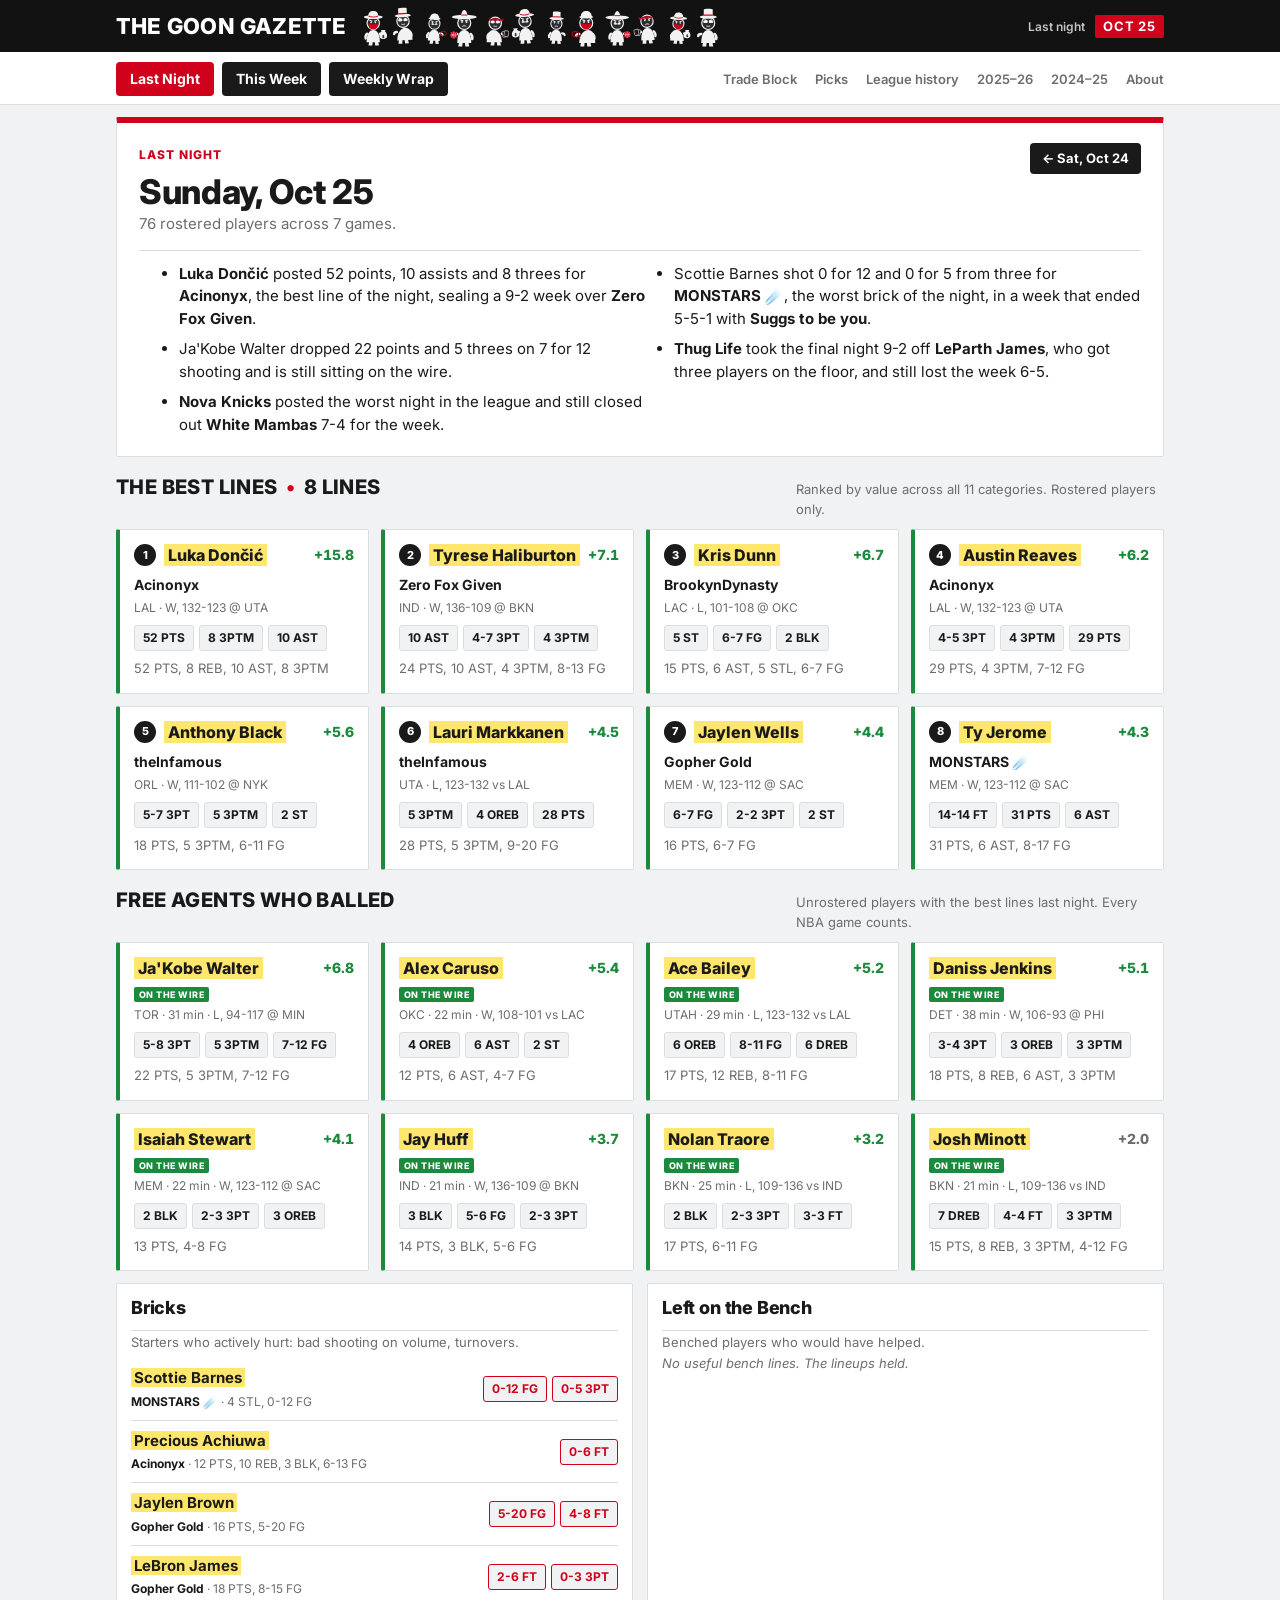
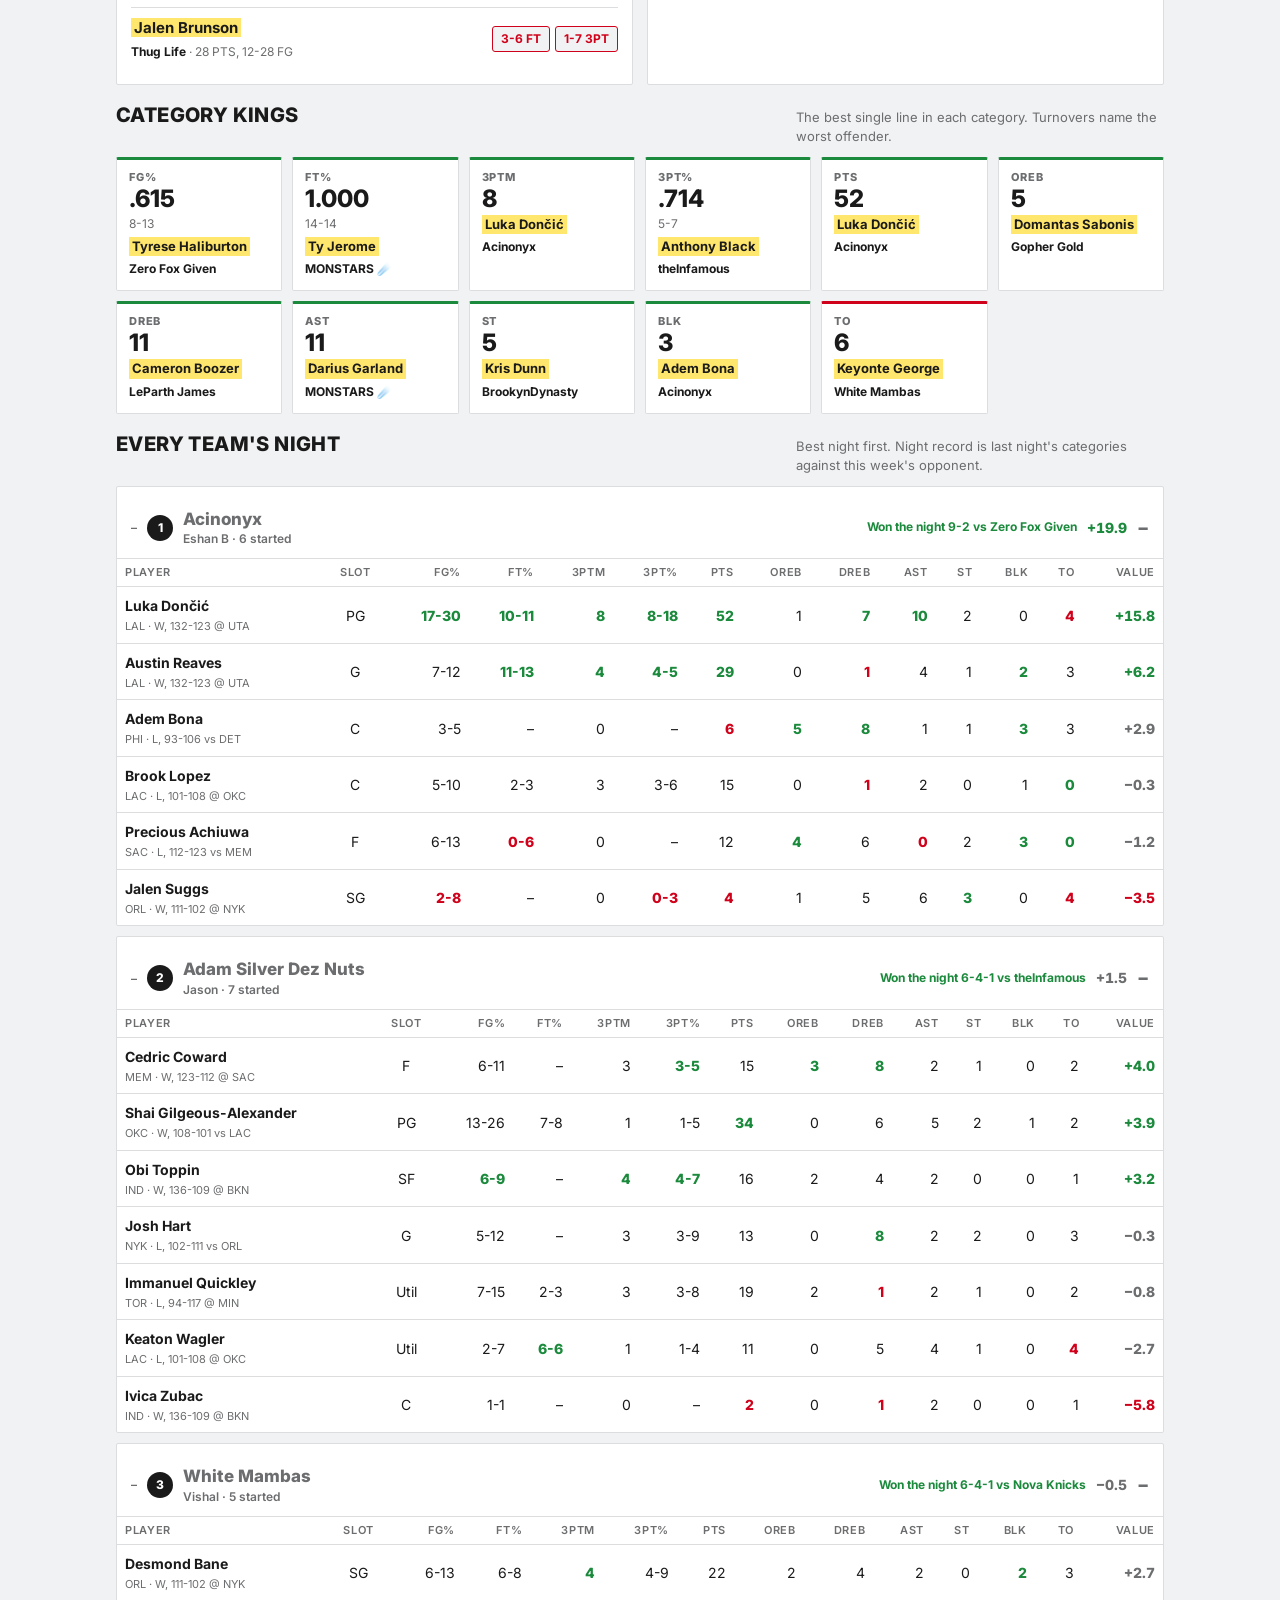
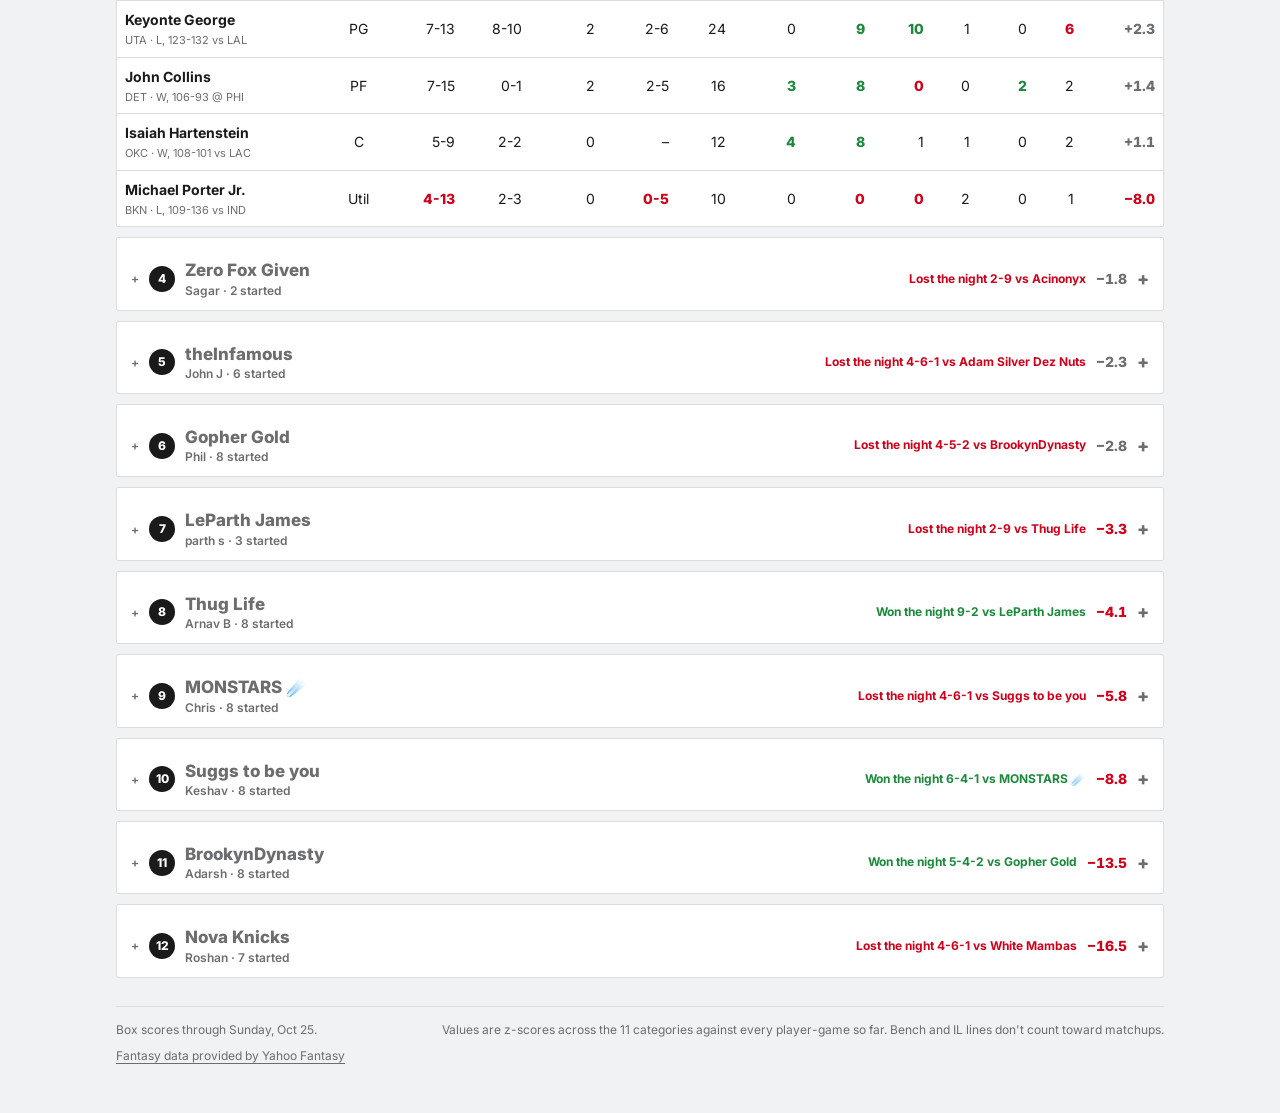
==== docs/index.html @ 57c9b5ca "About page with a contact form docs/about.html: what the paper is, built by Parth, a name/email/250-" ====
<!doctype html>
<html lang="en"><meta charset="utf-8">
<script>/* Landing page is Last Night; the paper lives at index.html#current. ?preview stays here. */(function(){try{var q=location.search;if(!location.hash&&!/(^|[?&])preview(=|&|$)/.test(q)&&!sessionStorage.getItem("gg_preview"))location.replace("night.html"+q);}catch(e){}})();</script>
<title>The Goon Gazette</title>
<meta name="viewport" content="width=device-width, initial-scale=1, viewport-fit=cover">
<link rel="icon" type="image/svg+xml" href="favicon.svg">
<link rel="icon" type="image/png" sizes="32x32" href="favicon-32.png">
<link rel="shortcut icon" href="favicon.ico">
<link rel="apple-touch-icon" href="apple-touch-icon.png">
<meta name="theme-color" content="#121212">
<link rel="preconnect" href="https://fonts.googleapis.com">
<link rel="stylesheet" href="https://fonts.googleapis.com/css2?family=Inter:wght@400;500;600;700;800&display=swap">
<link rel="stylesheet" href="assets/gazette.css?v=ea175ef3">
<link rel="stylesheet" href="themes/fight.css?v=17f7cb39">

<div class="wrap">
  <header class="mast">
    <div class="nameplate"><h1>The Goon Gazette</h1><small id="lg">The daily paper of Ballinwithmygoons</small></div>
    <div class="dateline"><span class="label" id="dl1">Loading</span><span class="big" id="dl2">…</span></div>
  </header>
  <div class="scores" id="scores" aria-label="Scoreboard"></div>
  <nav class="site" id="sitenav" aria-label="Site"></nav>
  <nav class="tabs" aria-label="Sections">
    <a href="#current" data-tab="current" aria-current="true">This Week</a><a href="#gauntlet" data-tab="gauntlet">The Gauntlet</a><a href="#race" data-tab="race">Victory Road</a><a href="#waivers" data-tab="waivers">Waivers</a>
  </nav>

  <div class="banner" id="banner" hidden></div>
  <section id="current" class="panel">
    <div class="front">
      <div class="lead-card">
        <h3 class="card-h">Squawk Box</h3>
        <div class="zingers" id="zings"></div>
      </div>
      <aside class="board" id="board" aria-label="Power rank and standings"></aside>
    </div>
    <section class="card lineup" id="lineup" hidden>
      <div class="lu-head"><h3 id="lu-title">The Lineup Card</h3><span class="lu-time" id="lu-time"></span></div>
      <div class="lu-body"><div class="zingers" id="lu-zings"></div><div class="lu-flags" id="lu-flags"></div></div>
    </section>
    <div class="sec-head"><h2 id="cw-title">The Fights</h2><p>Closest fights first. Red categories are clutch: close enough to flip tonight.</p></div>
    <div class="grid2" id="mu"></div>
    <div class="cols2 standouts">
      <div class="list-card"><h3>Managers Who Earned Their Keep</h3><p class="note">Pickups doing the job the draft picks were supposed to do.</p><div id="cw-plays"></div></div>
      <div class="list-card"><h3>Players Carrying Lazy Rosters</h3><p class="note">Top 10 this week by category value.</p><div id="cw-players"></div></div>
    </div>
  </section>

  <section id="gauntlet" class="panel" hidden>
    <div class="sec-head"><h2 id="gt-title">The Gauntlet</h2><p id="gt-sub">Your schedule is luck. This is every team against every team, category by category.</p></div>
    <div class="gt-bar"><div class="chips gt-weeks" id="gt-weeks"></div></div>
    <div class="gt-pick"><span class="label">Pick a team</span><div class="chips" id="gt-teams"></div></div>
    <div class="gt-hero" id="gt-hero"></div>
    <div class="list-card gt-card"><h3 id="gt-board-h">Vs everyone</h3><p class="note">Every opponent, every category. Tap a row for the full head to head.</p><div class="gt-scroll"><table class="gt-tbl" id="gt-board"></table></div></div>
    <div class="gt-two">
      <div class="list-card gt-card gt-h2h" id="gt-h2h-card"><h3>Head to head <b class="dot">&bull;</b> Any two teams</h3>
        <div class="gt-sel"><select id="gt-a" aria-label="Team"></select><span>vs</span><select id="gt-b" aria-label="Opponent"></select></div>
        <div id="gt-h2h"></div></div>
      <div class="list-card gt-card"><h3>All-play standings</h3><p class="note">Record if you played all 11 teams this week. Gift: winning your real matchup but losing to most of the league. Robbed: the opposite.</p><div class="gt-scroll"><table class="gt-st" id="gt-stand"></table></div></div>
    </div>
  </section>

  <section id="race" class="panel" hidden>
    <div class="sec-head"><h2 id="race-title">Victory Road</h2><p id="race-sub">Who is in, who is praying, who is already planning next year.</p></div>
    <div class="race-strip" id="race-strip"></div>
    <div class="table-wrap"><table class="pr race"><thead><tr><th>#</th><th>Team</th><th class="r">Cat record</th><th class="r">Back</th><th class="r">Vs line</th><th>Playoff odds</th><th class="r">No. 1 seed</th><th class="r">Proj. wins</th></tr></thead><tbody id="rc"></tbody></table></div>
  </section>

  <section id="waivers" class="panel" hidden>
    <div class="sec-head"><h2 id="ww-title">Waiver Wire Review</h2><p>Every add and drop from last week, graded on what the pickup actually did. The grades are not kind.</p></div>
    <div class="awards" id="ww-awards"></div>
    <div class="table-wrap" style="margin-top:14px"><table class="pr"><thead><tr><th>Date</th><th>Team</th><th>Added</th><th class="c">Grade</th><th>Dropped</th></tr></thead><tbody id="ww-moves"></tbody></table></div>
  </section>

  <footer><span id="gen"></span><span>Morning edition 4am ET. Lineup Card 7:15pm ET, after lineups lock.</span><a class="yattr" href="https://basketball.fantasysports.yahoo.com/" target="_blank" rel="noopener">Fantasy data provided by Yahoo Fantasy</a></footer>
</div>

<script src="assets/common.js?v=62cd552e"></script>
<script>
siteNav("today");

// section tabs: one panel at a time; the hash remembers which
const TABS = ["current","gauntlet","race","waivers"];
let MYID = null;  // the reader's Yahoo team id (gg_who via polls.json rosters)
function showTab(id, push){
  if (!TABS.includes(id)) id = "current";
  TABS.forEach(t => { $(t).hidden = t !== id; });
  document.querySelectorAll("nav.tabs a").forEach(a => a.setAttribute("aria-current", a.dataset.tab === id ? "true" : "false"));
  if (push) { history.replaceState(null, "", "#" + id); document.querySelector("nav.tabs").scrollIntoView({block: "start"}); }
  else window.scrollTo({top: 0});
  gc.once("tab/" + id);
}
document.querySelectorAll("nav.tabs a").forEach(a => a.addEventListener("click", e => { e.preventDefault(); showTab(a.dataset.tab, true); }));
window.addEventListener("hashchange", () => showTab(location.hash.slice(1), false));
showTab(location.hash.slice(1), false);

function render(a){
  const T = a.teams, nm = tk => esc(T[tk]?.name || tk), mg = tk => esc(T[tk]?.manager || "");
  const cat = {}; a.cats.forEach(c => cat[c.id] = c);
  const fmt = (id, v) => fmtStat(v, cat[id]?.pct);
  const half = v => (Math.round(v * 2) / 2).toString().replace(/\.0$/, "");
  const pct = v => v >= .995 && v < 1 ? ">99%" : v > 0 && v < .005 ? "<1%" : Math.round(v * 100) + "%";

  $("lg").textContent = `The daily paper of ${a.league?.name || "the league"}, ${a.cats.length}-category head-to-head`;
  const d = a.date ? new Date(a.date + "T12:00:00") : new Date();
  $("dl1").textContent = d.toLocaleDateString("en-US", {weekday:"long", month:"short", day:"numeric"});
  $("dl2").textContent = a.preseason ? "Preseason" : `Wk ${a.league?.current_week ?? ""}`;
  if (a.preview){
    const b = $("banner"); b.hidden = false;
    b.innerHTML = `<b>Preview.</b> Your real league, read from Yahoo's pages through ${new Date(a.date + "T12:00:00").toLocaleDateString("en-US", {weekday: "short", month: "short", day: "numeric"})}. Only people with this link see it; everyone else still sees the chains.`;
  }
  if (a.sample){
    if (PREVIEW) { const b = $("banner"); b.hidden = false; b.innerHTML = `<b>Preview.</b> Sample league with made-up teams and numbers, so you can click around. Your real league replaces it the morning after the Yahoo API opens.`; }
    else lockdown();
  }

  const r = a.recap || {};
  $("zings").innerHTML = (r.zingers || []).slice(0, 8).map(z => `<div class="zing"><b>${esc(z.team)}</b><span>${esc(z.line)}</span></div>`).join("");

  // rank board: the Gazette's power rank 1-12, with the Yahoo standing beside it
  const standBy = a.standings || {};
  const power = [...(a.power || [])].sort((x, y) => x.rank - y.rank);
  if (power.length){
    $("board").innerHTML = `<h3>Power rank and standings</h3><table>
      <thead><tr><th>Power</th><th>Team</th><th>Yahoo</th><th>Move</th></tr></thead><tbody>` +
      power.map(p => {
        const s = standBy[p.team] || {};
        const mv = p.move == null || p.move === 0 ? `<td class="d eq">&#8594;</td>` : `<td class="d ${p.move > 0 ? "up" : "dn"}">${p.move > 0 ? "&#8593;" : "&#8595;"}${Math.abs(p.move)}</td>`;
        return `<tr><td class="p num">${p.rank}</td><td class="n">${nm(p.team)}<small>${s.w ?? "–"}-${s.l ?? "–"}${s.t ? "-" + s.t : ""}</small></td><td class="y num">${s.rank ?? "–"}</td>${mv}</tr>`;
      }).join("") + `</tbody></table>`;
  }

  // 1. race to the championship
  const R = a.race;
  if (R && R.rows.length){
    const n = R.playoff_teams;
    $("race-title").innerHTML = `Victory Road <b class="dot">&bull;</b> ${R.weeks_left} week${R.weeks_left === 1 ? "" : "s"} left <b class="dot">&bull;</b> ${n} playoff spots`;
    $("race-sub").textContent = `Top ${n} make the playoffs. Odds come from ${R.sims.toLocaleString()} simulations of the remaining schedule, using each team's category strength.`;
    const bubble = R.rows.filter(x => x.playoff_odds >= .2 && x.playoff_odds <= .8).length;
    const locks = R.rows.filter(x => x.playoff_odds >= .99).length;
    $("race-strip").innerHTML = [["Weeks left", R.weeks_left], ["Playoff spots", n], ["Near locks", locks], ["On the bubble", bubble]]
      .map(([k, v]) => `<div><span class="label">${k}</span><b class="num">${v}</b></div>`).join("");
    $("rc").innerHTML = R.rows.map((x, i) => {
      const line = x.vs_line <= 0 ? `<span class="delta up">${x.vs_line === 0 ? "on it" : "+" + half(-x.vs_line)}</span>` : `<span class="delta dn">−${half(x.vs_line)}</span>`;
      const mv = x.odds_move == null || Math.abs(x.odds_move) < .01 ? "" : `<span class="mv ${x.odds_move > 0 ? "up" : "dn"}">${x.odds_move > 0 ? "▲" : "▼"}${Math.round(Math.abs(x.odds_move) * 100)}</span>`;
      const sep = i === n ? `<tr class="po-line"><td colspan="8"><span>Playoff line</span></td></tr>` : "";
      return `${sep}<tr class="${i < n ? "in" : "out"}"><td class="rk">${x.rank}</td>
        <td class="tm"><b>${nm(x.team)}</b><small>${mg(x.team)}</small></td>
        <td class="num r">${x.w}-${x.l}-${x.t}</td><td class="num r">${x.back ? half(x.back) : "–"}</td><td class="num r">${line}</td>
        <td><div class="odds"><div class="bar"><i style="width:${Math.max(2, x.playoff_odds * 100)}%"></i></div><span class="num">${pct(x.playoff_odds)}</span>${mv}</div></td>
        <td class="num r">${pct(x.top_seed_odds)}</td><td class="num r">${x.proj_w}</td></tr>`;
    }).join("");
  } else {
    $("rc").innerHTML = `<tr><td colspan="8" class="empty">The race starts after week 1.</td></tr>`;
  }

  // 2. matchups, closest first
  const started = m => m.cats.some(c => c.a || c.b);
  const isMine = m => MYID != null && (m.a.endsWith(".t." + MYID) || m.b.endsWith(".t." + MYID));
  const tier = m => {
    if (!started(m)) return [2, "Not started"];
    const gap = Math.abs(m.score[0] - m.score[1]), sw = m.cats.filter(c => c.swing).length;
    if (gap <= 1 && sw >= 1) return [0, "Down to the wire"];
    if (gap <= 1) return [0, "Dead even"];
    if (gap <= 3 && sw >= 2) return [1, "Heating up"];
    if (gap <= 3) return [1, "Trading punches"];
    if (gap <= 5) return [3, "Slipping away"];
    return [4, "Getting embarrassed"];
  };
  const closeness = m => Math.abs(m.score[0] - m.score[1]) - 0.4 * m.cats.filter(c => c.swing).length;
  const ordered = [...a.matchups].sort((x, y) => (isMine(y) - isMine(x)) || closeness(x) - closeness(y));
  const short = tk => { const n = T[tk]?.name || tk; return n.length > 16 ? n.slice(0, 15).trim() + "…" : n; };
  $("scores").innerHTML = ordered.map((m, i) => {
    const [tl, tt] = tier(m), aw = m.score[0] > m.score[1], bw = m.score[1] > m.score[0];
    return `<a href="#current" data-mu="${i}" class="${isMine(m) ? "mine" : ""}"><span class="st ${tl <= 1 ? "live" : tl === 2 ? "off" : ""}">${isMine(m) ? "Your fight" : tt}</span>
      <span class="tm ${aw ? "w" : ""}">${esc(short(m.a))}</span><span class="sc ${bw ? "l" : ""} num">${m.score[0]}</span>
      <span class="tm ${bw ? "w" : ""}">${esc(short(m.b))}</span><span class="sc ${aw ? "l" : ""} num">${m.score[1]}</span></a>`;
  }).join("");
  document.querySelectorAll("#scores a").forEach(el => el.addEventListener("click", e => {
    e.preventDefault(); showTab("current", true);
    document.getElementById("mu-" + el.dataset.mu)?.scrollIntoView({behavior: "smooth", block: "start"});
  }));
  $("mu").innerHTML = ordered.length ? ordered.map((m, i) => {
    const [tl, tt] = tier(m), mine = isMine(m);
    const row = c => `<tr class="${c.swing?"sw":""}"><td class="v va ${c.lead==="a"?"lead":""}">${fmt(c.cat,c.a)}</td><td class="c">${esc(cat[c.cat]?.name)}</td><td class="v vb ${c.lead==="b"?"lead":""}">${fmt(c.cat,c.b)}</td></tr>`;
    const sw = m.cats.filter(c => c.swing), rest = m.cats.filter(c => !c.swing);
    return `<article class="mu${mine ? " mine" : ""}" id="mu-${i}">
      <span class="tier t${tl}">${mine ? `Your fight <b class="dot">&bull;</b> ${tt}` : tt}</span>
      <div class="mu-top"><div class="mu-team">${nm(m.a)}<small>${mg(m.a)}</small></div>
      <div class="mu-score">${m.score[0]}–${m.score[1]}${m.score[2]?`<span class="t">–${m.score[2]}</span>`:""}</div>
      <div class="mu-team b">${nm(m.b)}<small>${mg(m.b)}</small></div></div>
      <div class="hp" aria-hidden="true"><i class="a" style="flex:${m.score[0]||0.2}"></i><i class="t" style="flex:${m.score[2]||0.0001}"></i><i class="b" style="flex:${m.score[1]||0.2}"></i></div>
      <table class="cats">${sw.map(row).join("")}</table>
      <details><summary><span class="c-all">All ${m.cats.length} categories</span><span class="c-sw">Clutch categories</span></summary><table class="cats">${rest.map(row).join("")}</table></details>
    </article>`;
  }).join("") : `<p class="empty">No matchups yet.</p>`;

  // tonight's lineup card (evening edition)
  const TN = a.tonight;
  if (TN){
    $("lineup").hidden = false;
    if (!document.body.classList.contains("season-locked")) {  // sample card behind the chains: don't count it or label it
      gc.once("view/lineup-card");
      $("dl1").textContent += ", evening edition";
    }
    $("lu-title").innerHTML = `${esc(TN.headline || "The Lineup Card")} <b class="dot">&bull;</b> Tonight`;
    $("lu-time").textContent = `Lineups as of ${new Date(TN.generated_at).toLocaleTimeString("en-US", {hour: "numeric", minute: "2-digit"})}`;
    $("lu-zings").innerHTML = (TN.zingers || []).map(z => `<div class="zing"><b>${esc(z.team)}</b><span>${esc(z.line)}</span></div>`).join("") || `<p class="empty">Everyone set a clean lineup. Suspicious.</p>`;
    const flags = Object.entries(TN.lineups || {}).map(([tk, v]) => {
      const bits = [];
      v.benched_with_game.forEach(p => bits.push(`<span class="chip r">Benched: ${esc(p)}</span>`));
      v.starting_out.forEach(p => bits.push(`<span class="chip r">Starting ${esc(p.status)}: ${esc(p.player)}</span>`));
      if (v.empty_slots) bits.push(`<span class="chip r">${v.empty_slots} empty slot${v.empty_slots > 1 ? "s" : ""}</span>`);
      (TN.moves_today || []).filter(m => m.team === tk && m.kind === "add").forEach(m => bits.push(`<span class="chip g">Added ${esc(m.player)}</span>`));
      return bits.length ? `<div class="lu-row"><b>${nm(tk)}</b><div>${bits.join("")}</div></div>` : "";
    }).join("");
    $("lu-flags").innerHTML = flags || `<p class="empty">No lineup crimes detected tonight.</p>`;
  }

  // standouts: top players and waiver plays
  const PL = a.players || {};
  const catLabel = id => esc(cat[id]?.name);
  const statChip = (ln, id) => {
    const v = ln[id];
    if (v == null) return "";
    return `<span class="chip">${Array.isArray(v) ? fmtPct(v[0]) : Math.round(v)} ${catLabel(id)}</span>`;
  };
  const playerRows = list => list?.length ? list.map((x, i) => `<div class="prow"><span class="pr-rank">${i + 1}</span>
      <div class="pr-main"><b>${esc(x.name)}</b><small>${nm(x.team)} · ${x.games} game${x.games === 1 ? "" : "s"}</small>
      <div>${x.best.map(id => statChip(x.line, id)).join("")}</div></div>
      <span class="pr-val num">${x.value > 0 ? "+" : ""}${x.value.toFixed(1)}</span></div>`).join("")
    : `<p class="empty">No games yet.</p>`;
  const acqText = q => {
    const dt = new Date(q.date + "T12:00:00").toLocaleDateString("en-US", {month: "short", day: "numeric"});
    return `Added ${dt}${q.source === "waivers" ? " off waivers" : " as a free agent"}${q.faab ? ` for $${q.faab}` : ""}`;
  };
  const sc = s => `${s[0]}–${s[1]}${s[2] ? "–" + s[2] : ""}`;
  const playRows = (list, live) => list?.length ? list.map((x, i) => {
    const sw = x.flipped;
    return `<div class="play">
      <div class="play-top"><span class="play-rank">${i + 1}</span>
        <div class="play-who"><b>${nm(x.team)}</b><small>${mg(x.team)} picked up</small></div>
        <div class="play-player"><b>${esc(x.name)}</b><small>${acqText(x.acquired)}</small></div></div>
      <div class="ww"><div class="ww-cell"><span class="label">With him</span><b class="num">${sc(x.score)}</b></div>
        <div class="ww-cell"><span class="label">Without him</span><b class="num">${sc(x.without)}</b></div>
        <div class="ww-cell verdict ${sw ? "flip" : ""}"><span class="label">${live ? "Right now" : "Result"}</span><b>${sw ? (live ? "Swinging it" : "Swung it") : `+${x.net} cat${x.net > 1 ? "s" : ""}`}</b></div></div>
      <div class="play-cats"><span class="label">Impact</span>${x.swung.map(id => `<span class="chip g">${catLabel(id)}</span>`).join("")}<small class="muted">vs ${nm(x.opp)}</small></div>
    </div>`;
  }).join("") : `<p class="empty">No pickups have swung a matchup ${live ? "yet" : "this week"}.</p>`;
  $("cw-players").innerHTML = playerRows(PL.current?.top_players);
  $("cw-plays").innerHTML = playRows(PL.current?.top_plays, true);

  // waiver wire review
  const WW = PL.waiver;
  const grade = v => v == null ? "–" : v >= 4 ? "A+" : v >= 2 ? "A" : v >= 1 ? "B+" : v >= 0 ? "B" : v >= -1.5 ? "C" : v >= -3 ? "D" : "F";
  const gcls = v => v == null ? "" : v >= 1 ? "g-good" : v >= -1.5 ? "g-mid" : "g-bad";
  if (WW){
    $("ww-title").innerHTML = `Waiver Wire <b class="dot">&bull;</b> Week ${WW.week} <b class="dot">&bull;</b> ${WW.total_adds} add${WW.total_adds === 1 ? "" : "s"} this week`;
    const adds = WW.moves.flatMap(m => m.adds.map(x => ({...x, team: m.team, date: m.date})));
    const played = adds.filter(x => x.games > 0);
    const box = (label, player, team, g, extra, hot) => `<div class="award ${hot ? "hot" : ""}"><span class="label">${label}</span>
      <h3>${player ? `<mark>${esc(player)}</mark>` : "–"}</h3>
      <p>${team ? `<b>${nm(team)}</b>` : ""}${g != null ? ` <span class="gr">Grade <b class="${gcls(g)}">${grade(g)}</b></span>` : ""}${extra ? `<br>${extra}` : ""}</p></div>`;
    const gp = n => `${n} game${n === 1 ? "" : "s"}`;
    const aw = [];
    if (WW.best_pickup) aw.push(box("Pickup of the week", WW.best_pickup.player, WW.best_pickup.team, WW.best_pickup.pg, gp(WW.best_pickup.games), true));
    const worst = [...played].sort((x, y) => x.pg - y.pg)[0];
    if (worst && worst.pg < 0) aw.push(box("Waiver wire crime", worst.player, worst.team, worst.pg, gp(worst.games)));
    if (WW.splash) aw.push(box("Biggest FAAB splash", WW.splash.player, WW.splash.team, WW.splash.pg, `$${WW.splash.faab} of budget`));
    const bargain = [...played].filter(x => !x.faab).sort((x, y) => y.pg - x.pg)[0];
    if (bargain && bargain.pg > 0) aw.push(box("Bargain of the week", bargain.player, bargain.team, bargain.pg, `Free, ${gp(bargain.games)}`));
    if (WW.trash) aw.push(box("One man's trash", WW.trash.player, WW.trash.now, WW.trash.value, `Dropped by ${nm(WW.trash.dropped_by)}, ${gp(WW.trash.games)}`));
    if (WW.busiest) aw.push(`<div class="award"><span class="label">Busiest GM</span><h3>${nm(WW.busiest.team)}</h3><p><b>${WW.busiest.adds} adds</b> in one week</p></div>`);
    const workhorse = [...played].sort((x, y) => y.games - x.games || y.pg - x.pg)[0];
    if (workhorse && workhorse !== bargain) aw.push(box("Most games played", workhorse.player, workhorse.team, workhorse.pg, gp(workhorse.games)));
    const movers = new Set(WW.moves.map(m => m.team));
    const quiet = Object.keys(T).filter(tk => !movers.has(tk));
    if (quiet.length) aw.push(`<div class="award"><span class="label">Asleep at the wheel</span><h3>${quiet.length} team${quiet.length === 1 ? "" : "s"}</h3><p>Not one move: <b>${quiet.slice(0, 3).map(nm).join(", ")}</b>${quiet.length > 3 ? ` and ${quiet.length - 3} more` : ""}</p></div>`);
    const streamer = (() => { const c = {}; adds.filter(x => x.games <= 1).forEach(x => c[x.team] = (c[x.team] || 0) + 1); const t = Object.entries(c).sort((a, b) => b[1] - a[1])[0]; return t && t[1] >= 2 ? t : null; })();
    if (aw.length < 8 && streamer) aw.push(`<div class="award"><span class="label">Rental car GM</span><h3>${nm(streamer[0])}</h3><p><b>${streamer[1]} one-game rentals</b></p></div>`);
    $("ww-awards").innerHTML = aw.slice(0, 8).join("");
    $("ww-moves").innerHTML = WW.moves.length ? WW.moves.map(m => {
      const dt = new Date(m.date + "T12:00:00").toLocaleDateString("en-US", {weekday: "short", month: "short", day: "numeric"});
      const add = m.adds.map(x => `<b>${esc(x.player)}</b><small class="muted"> ${x.source === "waivers" ? "waivers" : "FA"}${x.faab ? " $" + x.faab : ""} · ${x.games} gp</small>`).join("<br>") || "–";
      const g = m.adds.map(x => `<span class="badge ${gcls(x.pg)}">${grade(x.pg)}</span>`).join(" ") || "–";
      const drop = m.drops.map(x => esc(x.player)).join(", ") || "–";
      return `<tr><td class="num">${dt}</td><td class="tm"><b>${nm(m.team)}</b></td><td>${add}</td><td class="c">${g}</td><td class="muted">${drop}</td></tr>`;
    }).join("") : `<tr><td colspan="5" class="empty">No waiver activity last week.</td></tr>`;
  } else {
    $("ww-awards").innerHTML = `<p class="empty">Waiver review starts after week 1.</p>`;
  }

  $("cw-title").innerHTML = `The Fights <b class="dot">&bull;</b> Week ${a.league?.current_week ?? ""}`;

  gauntlet(a);

  $("gen").textContent = a.generated_at ? `Updated ${new Date(a.generated_at).toLocaleString("en-US",{month:"short",day:"numeric",hour:"numeric",minute:"2-digit"})}` : "";
  if (a.source === "yahoo-web") {
    const thru = new Date(a.date + "T12:00:00").toLocaleDateString("en-US", {weekday: "short", month: "short", day: "numeric"});
    $("gen").textContent += `. Early edition: games through ${thru}, rebuilt each morning from Yahoo's league pages until the official feed opens`;
    document.querySelector("footer span:nth-of-type(2)").textContent = "Morning edition by 6am ET. The Lineup Card returns when the official feed opens.";
  }
}

// The Gauntlet: every team against every team, every category (data: a.gauntlet, from stats.gauntlet)
function gauntlet(a){
  const G = a.gauntlet, T = a.teams;
  if (!G || !G.weeks?.length){ $("gt-hero").innerHTML = `<p class="empty">The Gauntlet opens once the first games are in.</p>`; return; }
  const DISP = {};  // display names from polls.json (Yahoo nicknames like "parth s" otherwise)
  const nm = tk => esc(T[tk]?.name || tk), mg = tk => esc(DISP[tk] || T[tk]?.manager || "");
  const cats = a.cats, CAT = Object.fromEntries(cats.map(c => [c.id, c]));
  const cmp = (x, y, c) => x == null || y == null ? 0 : Math.abs(x - y) < (c.pct ? 1e-4 : 1e-9) ? 0 : (x > y ? 1 : -1) * (c.hb ? 1 : -1);
  const sc = s => `${s[0]}-${s[1]}${s[2] ? "-" + s[2] : ""}`;
  const store = { get: k => { try { return localStorage.getItem(k); } catch (e) { return null; } }, set: (k, v) => { try { localStorage.setItem(k, v); } catch (e) {} } };
  const S = { w: G.weeks.length - 1, me: null, b: null };

  function play(L){  // every pair, every category
    const teams = Object.keys(L), res = {};
    teams.forEach(t => {
      res[t] = { vs: {}, rec: [0, 0, 0], cat: [0, 0, 0], byCat: Object.fromEntries(cats.map(c => [c.id, [0, 0, 0]])) };
      teams.forEach(o => {
        if (o === t) return;
        const cells = cats.map(c => cmp(L[t][c.id], L[o][c.id], c)), s = [0, 0, 0];
        cells.forEach((r, i) => { const k = r > 0 ? 0 : r < 0 ? 1 : 2; s[k]++; res[t].cat[k]++; res[t].byCat[cats[i].id][k]++; });
        res[t].vs[o] = { cells, s };
        res[t].rec[s[0] > s[1] ? 0 : s[1] > s[0] ? 1 : 2]++;
      });
    });
    return res;
  }
  const apw = r => r.rec[0] + r.rec[2] / 2, catPct = r => (r.cat[0] + r.cat[2] / 2) / ((r.cat[0] + r.cat[1] + r.cat[2]) || 1);
  const verdict = (real, r, n) => {
    if (!real) return null;
    const won = real.s[0] > real.s[1], lost = real.s[1] > real.s[0], half = n / 2, w = apw(r);
    if (won) return w >= half ? ["Legit", "g-good"] : ["Gift", "g-mid"];
    if (lost) return w > half ? ["Robbed", "g-blue"] : ["Exposed", "g-bad"];
    return ["Even", ""];
  };

  // a manager's own team, from the name they signed on Picks or the Trade Block
  getJSON("data/polls.json").then(c => {
    const byId = Object.fromEntries((c.managers || []).map(m => [m.id, m.name])), keyOf = id => Object.keys(T).find(tk => tk.endsWith(".t." + id));
    Object.entries(c.rosters?.teams || {}).forEach(([mid, r]) => { const k = keyOf(r.team_id); if (k && byId[mid]) DISP[k] = byId[mid]; });
    const R = c.rosters?.teams?.[store.get("gg_who")];
    if (R && !store.get("gg_gt")) { const k = keyOf(R.team_id); if (k) S.me = k; }
    draw();
  }).catch(() => {});
  const saved = store.get("gg_gt");
  if (saved) S.me = Object.keys(T).find(tk => tk.endsWith(".t." + saved)) || null;

  function draw(){
    const W = G.weeks[S.w], L = W.lines, R = play(L), teams = Object.keys(L), n = teams.length - 1;
    const order = [...teams].sort((x, y) => apw(R[y]) - apw(R[x]) || catPct(R[y]) - catPct(R[x]) || (T[x]?.name || "").localeCompare(T[y]?.name || ""));
    if (!S.me || !L[S.me]) S.me = order[0];
    const me = S.me, my = R[me], opp = W.opp[me], real = opp ? my.vs[opp] : null;
    if (!S.b || S.b === me || !L[S.b]) S.b = opp && L[opp] ? opp : order.find(t => t !== me);
    const thru = W.through ? new Date(W.through + "T12:00:00").toLocaleDateString("en-US", {weekday: "short", month: "short", day: "numeric"}) : "";

    $("gt-title").innerHTML = `The Gauntlet <b class="dot">&bull;</b> Week ${W.week}${W.live ? ` <b class="dot">&bull;</b> Live` : ""}`;
    $("gt-sub").textContent = W.live ? `Your schedule is luck. This is every team against every team, category by category, with games through ${thru}. Updates every morning.`
      : `Week ${W.week} is final. Every team against every team, category by category.`;
    $("gt-weeks").innerHTML = G.weeks.length > 1 ? G.weeks.map((w, i) => `<button class="chip${i === S.w ? " on" : ""}" data-w="${i}">Week ${w.week}${w.live ? " (live)" : ""}</button>`).reverse().join("") : "";
    $("gt-teams").innerHTML = order.map(t => `<button class="chip${t === me ? " on" : ""}" data-t="${t}">${mg(t) || nm(t)}</button>`).join("");

    // the verdict on the picked team
    const v = verdict(real, my, n), w = my.rec[0], l = my.rec[1], rank = order.indexOf(me) + 1;
    const bc = cats.map(c => ({ c, s: my.byCat[c.id] })), best = [...bc].sort((x, y) => (y.s[0] + y.s[2] / 2) - (x.s[0] + x.s[2] / 2))[0], worst = [...bc].sort((x, y) => (x.s[0] + x.s[2] / 2) - (y.s[0] + y.s[2] / 2))[0];
    const up = real && real.s[0] > real.s[1], down = real && real.s[1] > real.s[0];
    const realTxt = !real ? "" : W.live ? `${up ? "Up" : down ? "Down" : "Tied"} ${sc(real.s)} ${up ? "on" : down ? "to" : "with"} <b>${nm(opp)}</b>` : `${up ? "Beat" : down ? "Lost to" : "Tied"} <b>${nm(opp)}</b> ${sc(real.s)}`;
    const roast = !v ? "" : {
      Legit: `And beats ${w} of ${n}. No luck involved, unfortunately for everyone else.`,
      Gift: `But loses to ${l} of ${n}. The schedule is doing the heavy lifting.`,
      Robbed: `Yet beats ${w} of ${n}. Drew the wrong opponent at the wrong time.`,
      Exposed: `And loses to ${l} of ${n}. Not unlucky. Just bad.`,
      Even: `Beats ${w} of ${n}, loses to ${l}. Perfectly mediocre.`
    }[v[0]];
    $("gt-hero").innerHTML = `<div class="award hot gt-v">
      <div class="gt-vtop"><span class="label">${nm(me)} <small>${mg(me)}</small></span>${v ? `<span class="badge ${v[1]}">${v[0]}</span>` : ""}</div>
      <h3>Beats ${w} of ${n}${my.rec[2] ? `, ties ${my.rec[2]}` : ""}</h3>
      <p>${realTxt}${realTxt ? ". " : ""}${esc(roast)}</p>
      <div class="gt-facts"><span><i>All-play rank</i><b>${ordinal(rank)} of ${n + 1}</b></span><span><i>Category record</i><b>${sc(my.cat)}</b></span>
        <span><i>Owns</i><b>${esc(best.c.name)} ${sc(best.s)}</b></span><span><i>Bullied in</i><b>${esc(worst.c.name)} ${sc(worst.s)}</b></span></div></div>`;

    // vs everyone, every category
    $("gt-board-h").innerHTML = `${nm(me)} vs everyone <b class="dot">&bull;</b> Week ${W.week}`;
    const rows = teams.filter(t => t !== me).sort((x, y) => (t => t === opp ? -1 : 0)(x) - (t => t === opp ? -1 : 0)(y) || (my.vs[y].s[0] - my.vs[y].s[1]) - (my.vs[x].s[0] - my.vs[x].s[1]));
    const cell = r => r > 0 ? `<td class="cw">W</td>` : r < 0 ? `<td class="cl">L</td>` : `<td class="ct">T</td>`;
    const res = s => s[0] > s[1] ? "w" : s[1] > s[0] ? "l" : "t";
    $("gt-board").innerHTML = `<thead><tr><th class="tm">Opponent</th><th class="s">Score</th>${cats.map(c => `<th>${esc(c.name)}</th>`).join("")}</tr></thead><tbody>` +
      rows.map(o => { const x = my.vs[o]; return `<tr data-o="${o}" class="${o === opp ? "real" : ""}${o === S.b ? " pick" : ""}" tabindex="0"><td class="tm"><b>${nm(o)}</b><small>${mg(o)}${o === opp ? ` <i class="gt-real">Real matchup</i>` : ""}</small></td><td class="s ${res(x.s)}">${sc(x.s)}</td>${x.cells.map(cell).join("")}</tr>`; }).join("") +
      `</tbody><tfoot><tr><td class="tm">Won vs the field</td><td class="s">${sc(my.rec)}</td>${cats.map(c => { const s = my.byCat[c.id], p = (s[0] + s[2] / 2) / n; return `<td class="${p >= .67 ? "fw" : p <= .33 ? "fl" : "fm"}">${s[0]}</td>`; }).join("")}</tr></tfoot>`;

    // head to head
    const opt = sel => order.map(t => `<option value="${t}"${t === sel ? " selected" : ""}>${esc(T[t]?.name || t)} (${mg(t)})</option>`).join("");
    $("gt-a").innerHTML = opt(me); $("gt-b").innerHTML = opt(S.b);
    const h = R[me].vs[S.b] || { cells: [], s: [0, 0, 0] }, isReal = S.b === opp;
    $("gt-h2h").innerHTML = `<div class="mu-top gt-mt"><div class="mu-team">${nm(me)}<small>${mg(me)}</small></div>
        <div class="mu-score">${h.s[0]}–${h.s[1]}${h.s[2] ? `<span class="t">–${h.s[2]}</span>` : ""}</div>
        <div class="mu-team b">${nm(S.b)}<small>${mg(S.b)}</small></div></div>
      <p class="gt-hn">${isReal ? "This is the real matchup." : real ? `Real matchup: ${sc(real.s)} vs ${nm(opp)}. This one would be ${h.s[0] > h.s[1] ? "a win" : h.s[1] > h.s[0] ? "a loss" : "a tie"}.` : ""}</p>
      <table class="cats">${cats.map((c, i) => { const r = h.cells[i]; return `<tr><td class="v va ${r > 0 ? "lead" : ""}">${fmtStat(L[me][c.id], c.pct)}</td><td class="c">${esc(c.name)}</td><td class="v vb ${r < 0 ? "lead" : ""}">${fmtStat(L[S.b][c.id], c.pct)}</td></tr>`; }).join("")}</table>`;

    // all-play standings
    $("gt-stand").innerHTML = `<thead><tr><th>#</th><th class="tm">Team</th><th class="r">All-play</th><th class="r">Cat %</th><th class="r">Real</th><th></th></tr></thead><tbody>` +
      order.map((t, i) => { const r = R[t], o = W.opp[t], rl = o && R[t].vs[o], vv = verdict(rl, r, n);
        return `<tr data-t="${t}" class="${t === me ? "me" : ""}" tabindex="0"><td class="rk">${i + 1}</td><td class="tm"><b>${nm(t)}</b><small>${mg(t)}</small></td><td class="num r">${sc(r.rec)}</td><td class="num r">${fmtPct(catPct(r))}</td><td class="num r">${rl ? sc(rl.s) : "–"}</td><td>${vv && vv[0] !== "Even" ? `<span class="badge ${vv[1]}">${vv[0]}</span>` : ""}</td></tr>`; }).join("") + `</tbody>`;
  }

  const pickMe = t => { if (!t) return; S.me = t; store.set("gg_gt", t.split(".t.").pop()); gc.once("gauntlet/team"); draw(); };
  $("gt-teams").addEventListener("click", e => pickMe(e.target.closest("[data-t]")?.dataset.t));
  $("gt-stand").addEventListener("click", e => { const t = e.target.closest("[data-t]")?.dataset.t; if (t) { pickMe(t); $("gt-hero").scrollIntoView({behavior: "smooth", block: "start"}); } });
  $("gt-weeks").addEventListener("click", e => { const w = e.target.closest("[data-w]")?.dataset.w; if (w != null) { S.w = +w; draw(); } });
  const openH2H = o => { if (!o) return; S.b = o; gc.once("gauntlet/h2h"); draw(); $("gt-h2h-card").scrollIntoView({behavior: "smooth", block: "start"}); };
  $("gt-board").addEventListener("click", e => openH2H(e.target.closest("[data-o]")?.dataset.o));
  $("gt-board").addEventListener("keydown", e => { if (e.key === "Enter") openH2H(e.target.closest("[data-o]")?.dataset.o); });
  $("gt-a").addEventListener("change", e => { if (e.target.value === S.b) S.b = null; pickMe(e.target.value); });
  $("gt-b").addEventListener("change", e => { S.b = e.target.value; if (S.b === S.me) S.b = null; gc.once("gauntlet/h2h"); draw(); });
  draw();
}

Promise.all([
  getJSON("data/polls.json").then(c => { MYID = myTeamId(c); }).catch(() => {}),
  // preview tabs read the real-league preview (built from Yahoo's pages) when there is one
  (PREVIEW ? fetch("data/preview/league.json", {cache:"no-store"}).then(r => r.ok ? r.json() : Promise.reject()).catch(() => null) : Promise.resolve(null))
    .then(p => p || fetch("data/league.json", {cache:"no-store"}).then(r => { if (!r.ok) throw new Error(r.status); return r.json(); })),
  fetch("data/tonight.json", {cache:"no-store"}).then(r => r.ok ? r.json() : null).catch(() => null)
]).then(([, a, t]) => {
    // the evening edition wins while it is newer than the morning paper
    if (t && t.generated_at && a.generated_at && t.generated_at >= a.generated_at && !t.sample === !a.sample){
      a.matchups = t.matchups || a.matchups;
      a.tonight = t;
    }
    render(a);
  })
  .catch(e => { $("zings").innerHTML = `<div class="zing"><b>Presses jammed</b><span>Couldn't load today's data. The morning build may have failed; check the GitHub Actions log.</span></div>`; console.error(e); });

// Season in chains: blur the sample paper behind a lock card until real data lands.
function lockdown() {
  if (document.body.classList.contains("season-locked")) return;
  document.body.classList.add("season-locked");
  $("dl1").textContent = new Date().toLocaleDateString("en-US", {weekday: "long", month: "short", day: "numeric"});
  $("dl2").textContent = "Tip-off";
  const cur = $("current"), stage = document.createElement("div");
  stage.className = "lock-stage";
  cur.parentNode.insertBefore(stage, cur);
  stage.appendChild(cur);
  cur.setAttribute("aria-hidden", "true");
  stage.insertAdjacentHTML("beforeend", `
    <i class="chain big c1" aria-hidden="true"></i><i class="chain big c2" aria-hidden="true"></i>
    <div class="lock-card" role="region" aria-label="Current season locked">
      <div class="lock-badge">${LOCK_SVG}</div>
      <span class="label">2026-27 season</span>
      <h2>The Paper Is in Chains Until Tip-Off</h2>
      <p>The new season tips off tonight. The first edition drops the morning after real box scores land, and the receipts start piling up the same day.</p>
      <p class="lock-kicker">Twelve managers. Eleven categories. Zero excuses. Put your picks in writing before Sunday night.</p>
      <div class="lock-cta"><a class="btn red" href="predict.html">File Your Picks</a><a class="btn" href="season.html#2025">Relive 2025-26</a><a class="btn" href="season.html#2024">Relive 2024-25</a><a class="btn" href="history.html">League history</a></div>
    </div>`);
}
</script>
---- docs/assets/gazette.css ----
/* Layout: NY tabloid front page on top, then a stack of "back pages" (matchups, rankings, luck, shame), one column on phones, two on desktop */
:root{
  --paper:#eceef1; --card:#ffffff; --ink:#15171c; --muted:#5b616d; --rule:#cfd3da;
  --red:#d3241c; --red-ink:#ffffff; --blue:#1f3fa6; --blue-soft:#dde4fb; --red-soft:#fbe0de;
  --good:#167a43; --bad:#c2261d; --swing:#f0a10a;
  --display:"Big Shoulders Display","Impact","Arial Narrow",sans-serif;
  --body:"Barlow","Helvetica Neue",Arial,sans-serif;
  --mono:"IBM Plex Mono",ui-monospace,Menlo,monospace;
}
@media (prefers-color-scheme:dark){:root:not([data-theme="light"]){
  --paper:#111318; --card:#1a1d24; --ink:#eef0f3; --muted:#9aa1ad; --rule:#2c313b;
  --red:#ff4136; --red-ink:#140303; --blue:#8aa2ff; --blue-soft:#1f2747; --red-soft:#3a1715;
  --good:#3fcf7f; --bad:#ff6a5f; --swing:#ffbd3d; color-scheme:dark}}
:root[data-theme="dark"]{
  --paper:#111318; --card:#1a1d24; --ink:#eef0f3; --muted:#9aa1ad; --rule:#2c313b;
  --red:#ff4136; --red-ink:#140303; --blue:#8aa2ff; --blue-soft:#1f2747; --red-soft:#3a1715;
  --good:#3fcf7f; --bad:#ff6a5f; --swing:#ffbd3d; color-scheme:dark}

*{box-sizing:border-box}
body{background:var(--paper);color:var(--ink);font:16px/1.5 var(--body);margin:0}
.wrap{max-width:1080px;margin:0 auto;padding-inline:16px;padding-block:0 48px}
h1,h2,h3{font-family:var(--display);text-wrap:balance;margin:0;line-height:.95}
.mono,.num{font-family:var(--mono);font-variant-numeric:tabular-nums}
.label{font:600 11px/1 var(--body);letter-spacing:.12em;text-transform:uppercase;color:var(--muted)}

/* masthead */
.mast{display:flex;flex-wrap:wrap;align-items:stretch;gap:0;margin-top:16px;border:3px solid var(--ink)}
.nameplate{background:var(--red);color:var(--red-ink);padding:10px 14px 8px;flex:1 1 300px}
.nameplate h1{font-size:clamp(44px,9vw,84px);font-weight:900;letter-spacing:-.01em;text-transform:uppercase}
.nameplate small{display:block;font:700 12px/1 var(--body);letter-spacing:.2em;text-transform:uppercase;margin-top:6px;opacity:.9}
.dateline{flex:0 1 220px;padding:12px 14px;display:flex;flex-direction:column;justify-content:space-between;gap:8px;border-left:3px solid var(--ink);background:var(--card)}
.dateline .big{font:900 34px/1 var(--display);text-transform:uppercase}
@media (max-width:560px){.dateline{border-left:0;border-top:3px solid var(--ink);flex-basis:100%;flex-direction:row;align-items:end}}
.banner{margin-top:10px;padding:8px 12px;border:2px dashed var(--muted);color:var(--muted);font-size:14px}

nav{position:sticky;top:env(safe-area-inset-top,0px);z-index:5;background:var(--paper);display:flex;gap:6px;overflow-x:auto;padding-block:10px;margin-top:6px;border-bottom:3px solid var(--ink);scrollbar-width:none}
nav a{flex:none;font:700 13px/1 var(--body);letter-spacing:.06em;text-transform:uppercase;color:var(--ink);text-decoration:none;padding:8px 12px;border:2px solid var(--ink);border-radius:999px}
nav a:hover,nav a:focus-visible{background:var(--ink);color:var(--paper);outline:none}

/* front page */
.front{display:grid;grid-template-columns:minmax(0,1.6fr) minmax(0,1fr);gap:28px;padding-block:22px 10px}
@media (max-width:820px){.front{grid-template-columns:1fr}}
.headline{font-size:clamp(54px,11vw,128px);font-weight:900;text-transform:uppercase;letter-spacing:-.015em}
.sub{font:600 clamp(18px,2.4vw,22px)/1.3 var(--body);margin:14px 0 0;max-width:40ch}
.story{margin-top:16px;max-width:62ch}
.story p{margin:0 0 12px}
.story p:first-child::first-letter{font:900 3.2em/.8 var(--display);float:left;padding:4px 8px 0 0;color:var(--red)}
.overheard{background:var(--ink);color:var(--paper);padding:16px;align-self:start}
.overheard h3{font-size:28px;text-transform:uppercase;color:var(--paper)}
.zing{padding-block:12px;border-top:1px solid color-mix(in srgb,var(--paper) 25%,transparent)}
.zing:first-of-type{border-top:0}
.zing b{display:block;font:700 12px/1.2 var(--body);letter-spacing:.1em;text-transform:uppercase;color:var(--swing)}
.zing span{font-size:17px;line-height:1.35}

section{padding-block:30px 6px;scroll-margin-top:70px}
.sec-head{display:flex;align-items:end;justify-content:space-between;gap:12px;flex-wrap:wrap;border-bottom:3px solid var(--ink);padding-bottom:6px;margin-bottom:16px}
.sec-head h2{font-size:clamp(36px,6vw,54px);font-weight:900;text-transform:uppercase}
.sec-head p{margin:0;color:var(--muted);font-size:14px;max-width:46ch}

/* matchups */
.grid2{display:grid;grid-template-columns:repeat(auto-fill,minmax(min(100%,330px),1fr));gap:14px}
.mu{background:var(--card);border:2px solid var(--ink);padding:14px;min-width:0}
.mu-top{display:grid;grid-template-columns:1fr auto 1fr;gap:8px;align-items:center}
.mu-team{font:700 16px/1.15 var(--body);min-width:0;overflow-wrap:anywhere}
.mu-team.b{text-align:right}
.mu-team small{display:block;font:500 12px var(--body);color:var(--muted)}
.mu-score{font:900 38px/1 var(--display);white-space:nowrap}
.mu-score .t{color:var(--muted);font-size:24px}
.pill{display:inline-block;font:700 10px/1 var(--body);letter-spacing:.1em;text-transform:uppercase;padding:4px 7px;border-radius:999px}
.pill.swing{background:var(--swing);color:#1a1200}
.cats{width:100%;border-collapse:collapse;margin-top:12px;font-size:14px}
.cats td{padding:5px 4px;border-top:1px solid var(--rule)}
.cats td.v{font-family:var(--mono);font-variant-numeric:tabular-nums;width:38%}
.cats td.va{text-align:left}.cats td.vb{text-align:right}
.cats td.c{text-align:center;font:700 12px/1 var(--body);letter-spacing:.06em;color:var(--muted);white-space:nowrap}
.cats td.lead{font-weight:600;color:var(--ink)}
.cats td.va.lead{box-shadow:inset 4px 0 0 var(--red)}
.cats td.vb.lead{box-shadow:inset -4px 0 0 var(--blue)}
.cats tr.sw td.c{color:var(--swing)}
details summary{cursor:pointer;margin-top:10px;font:600 13px var(--body);color:var(--muted);list-style:none}
details summary::-webkit-details-marker{display:none}
details summary::before{content:"+ "}
details[open] summary::before{content:"– "}
details summary:focus-visible{outline:2px solid var(--ink)}

/* power */
.table-wrap{overflow-x:auto;background:var(--card);border:2px solid var(--ink)}
table.pr{width:100%;border-collapse:collapse;min-width:560px}
.pr th{font:700 11px/1 var(--body);letter-spacing:.1em;text-transform:uppercase;color:var(--muted);text-align:left;padding:10px 10px;border-bottom:2px solid var(--ink)}
.pr td{padding:10px;border-bottom:1px solid var(--rule);vertical-align:middle}
.pr tr:last-child td{border-bottom:0}
.rk{font:900 30px/1 var(--display);width:44px}
.mv{font:600 12px var(--mono);white-space:nowrap}
.mv.up{color:var(--good)}.mv.dn{color:var(--bad)}.mv.eq{color:var(--muted)}
.tm b{display:block;font-weight:700;line-height:1.2}
.tm small{color:var(--muted)}
.bar{height:10px;background:var(--rule);position:relative;min-width:90px}
.bar i{position:absolute;inset:0 auto 0 0;background:var(--ink)}
.chip{display:inline-block;font:600 11px/1 var(--mono);padding:4px 6px;margin:2px 2px 0 0;border:1px solid var(--rule)}
.chip.g{background:color-mix(in srgb,var(--good) 16%,transparent);border-color:transparent}
.chip.r{background:color-mix(in srgb,var(--bad) 16%,transparent);border-color:transparent}

/* luck */
.luck{background:var(--card);border:2px solid var(--ink);padding:14px}
.lrow{display:grid;grid-template-columns:minmax(0,160px) 1fr 64px;gap:10px;align-items:center;padding-block:5px}
.lrow .n{font-weight:600;font-size:14px;line-height:1.2;overflow-wrap:anywhere}
.ltrack{position:relative;height:18px}
.ltrack::before{content:"";position:absolute;left:50%;top:-5px;bottom:-5px;border-left:2px solid var(--ink)}
.ltrack i{position:absolute;top:2px;bottom:2px}
.ltrack i.pos{left:50%;background:var(--good)}
.ltrack i.neg{right:50%;background:var(--bad)}
.lrow .num{text-align:right;font-size:13px;font-weight:600}
.laxis{display:grid;grid-template-columns:minmax(0,160px) 1fr 64px;gap:10px;margin-top:6px}
.laxis div{display:flex;justify-content:space-between}
@media (max-width:480px){.lrow,.laxis{grid-template-columns:minmax(0,108px) 1fr 54px}}

/* shame + punts */
.awards{display:grid;grid-template-columns:repeat(auto-fill,minmax(min(100%,240px),1fr));gap:14px}
.award{background:var(--card);border:2px solid var(--ink);padding:14px;display:flex;flex-direction:column;gap:6px;min-width:0}
.award h3{font-size:30px;text-transform:uppercase;overflow-wrap:anywhere}
.award.hot{background:var(--red);color:var(--red-ink);border-color:var(--red)}
.award.hot .label{color:inherit;opacity:.85}
.award p{margin:0;font-size:15px}
.leaders{display:grid;grid-template-columns:repeat(auto-fill,minmax(min(100%,150px),1fr));gap:8px;margin-top:14px}
.ldr{background:var(--card);border:1px solid var(--rule);padding:10px;min-width:0}
.ldr .num{font-size:20px;font-weight:600;display:block}
.ldr small{font-size:13px;color:var(--muted);overflow-wrap:anywhere}
.punts{display:grid;gap:10px}
.punt{display:flex;flex-wrap:wrap;align-items:baseline;gap:8px;background:var(--card);border:2px solid var(--ink);padding:12px 14px}
.punt b{font:900 24px/1 var(--display);text-transform:uppercase;margin-right:4px}
.punt .chip{border:2px solid var(--bad);color:var(--bad);font-size:13px}
.empty{color:var(--muted);font-style:italic}
footer{margin-top:40px;padding-top:12px;border-top:3px solid var(--ink);color:var(--muted);font-size:13px;display:flex;justify-content:space-between;flex-wrap:wrap;gap:8px}
@media (prefers-reduced-motion:no-preference){.ltrack i,.bar i{transition:width .6s ease}}

/* ---------- site nav (all pages) ---------- */
nav.site{display:flex;gap:0;overflow-x:auto;border:3px solid var(--ink);border-top:0;background:var(--card);scrollbar-width:none}
nav.site a{flex:none;padding:9px 14px;font:700 13px/1 var(--body);letter-spacing:.06em;text-transform:uppercase;color:var(--ink);text-decoration:none;border-right:1px solid var(--rule)}
nav.site a:last-child{border-right:0;margin-left:auto}
nav.site a[aria-current="page"]{background:var(--ink);color:var(--paper)}
nav.site a:hover,nav.site a:focus-visible{background:var(--red);color:var(--red-ink);outline:none}

/* ---------- shared table pieces ---------- */
table.pr td.c,table.pr th.c{text-align:center}
table.pr td.r,table.pr th.r{text-align:right}
.badge{display:inline-block;min-width:22px;padding:3px 6px;font:700 12px/1 var(--mono);text-align:center;border:2px solid var(--ink)}
.badge.gold{background:var(--red);color:var(--red-ink);border-color:var(--red)}
.badge.dim{border-color:var(--rule);color:var(--muted)}
.delta.up{color:var(--good)}.delta.dn{color:var(--bad)}
.trophy-aside{background:var(--red);color:var(--red-ink);padding:16px;align-self:start;display:grid;gap:14px}
.trophy-aside h3{font-size:28px;text-transform:uppercase}
.trophy-aside .label{color:inherit;opacity:.85}
.trophy-aside .t-name{font:900 30px/1 var(--display);text-transform:uppercase;overflow-wrap:anywhere}
.trophy-aside .t-sub{font-size:14px;opacity:.9}
.trophy-aside .t-row{border-top:1px solid color-mix(in srgb,var(--red-ink) 30%,transparent);padding-top:10px}

/* ---------- bracket ---------- */
.bracket{display:grid;grid-auto-flow:column;grid-auto-columns:minmax(220px,1fr);gap:14px;overflow-x:auto;padding-bottom:6px}
.round{display:flex;flex-direction:column;gap:10px;justify-content:space-around;min-width:0}
.round h3{font-size:22px;text-transform:uppercase}
.game{background:var(--card);border:2px solid var(--ink)}
.game div{display:flex;justify-content:space-between;gap:8px;padding:8px 10px;font-size:14px}
.game div+div{border-top:1px solid var(--rule)}
.game .w{font-weight:700}
.game .w span:last-child{color:var(--red)}
.game .num{flex:none}
.round.final .game{border-color:var(--red);box-shadow:4px 4px 0 var(--red)}

/* ---------- record book ---------- */
.records td .who{display:block;font-size:12px;color:var(--muted);line-height:1.25}

/* ---------- history ---------- */
.rafters{display:flex;gap:10px;overflow-x:auto;padding-bottom:8px}
.pennant{flex:0 0 150px;background:var(--red);color:var(--red-ink);padding:14px 12px 34px;clip-path:polygon(0 0,100% 0,100% 82%,50% 100%,0 82%);display:flex;flex-direction:column;gap:6px;min-height:200px}
.pennant .yr{font:900 30px/1 var(--display)}
.pennant .who{font:900 22px/1 var(--display);text-transform:uppercase;overflow-wrap:anywhere}
.pennant .tm{font-size:12px;opacity:.9;line-height:1.25}
.pennant:nth-child(even){background:var(--ink);color:var(--paper)}
.grid-wrap{overflow-x:auto;background:var(--card);border:2px solid var(--ink)}
table.finish{border-collapse:collapse;width:100%;min-width:480px}
.finish th,.finish td{padding:8px;border-bottom:1px solid var(--rule);text-align:center}
.finish th{font:700 11px/1 var(--body);letter-spacing:.1em;text-transform:uppercase;color:var(--muted)}
.finish th:first-child,.finish td:first-child{text-align:left;font-weight:700;white-space:nowrap}
.cell{display:inline-grid;place-items:center;width:30px;height:30px;font:700 13px/1 var(--mono);border:2px solid transparent}
.cell.c1{background:var(--red);color:var(--red-ink)}
.cell.top3{background:var(--ink);color:var(--paper)}
.cell.po{border-color:var(--ink)}
.cell.last{background:repeating-linear-gradient(45deg,var(--rule) 0 4px,transparent 4px 8px);color:var(--muted)}
.cell.none{color:var(--rule)}
.legend{display:flex;flex-wrap:wrap;gap:14px;margin-top:10px;font-size:13px;color:var(--muted);align-items:center}
.legend span{display:inline-flex;align-items:center;gap:6px}
.legend .cell{width:20px;height:20px;font-size:10px}
.cols3{display:grid;grid-template-columns:repeat(auto-fit,minmax(min(100%,260px),1fr));gap:14px}
.list-card{background:var(--card);border:2px solid var(--ink);padding:14px;min-width:0}
.list-card h3{font-size:24px;text-transform:uppercase;margin-bottom:8px}
.feud{display:flex;justify-content:space-between;gap:10px;padding-block:7px;border-top:1px solid var(--rule);font-size:14px}
.feud:first-of-type{border-top:0}
.feud .num{flex:none;font-weight:600}
.h2h-pick{display:flex;flex-wrap:wrap;gap:10px;align-items:center;margin-bottom:12px}
.h2h-pick select{font:600 15px var(--body);padding:8px 10px;border:2px solid var(--ink);background:var(--card);color:var(--ink)}
.h2h-pick select:focus-visible{outline:3px solid var(--red)}

.hp{display:none}

/* ---------- race to the championship ---------- */
.race-strip{display:grid;grid-template-columns:repeat(auto-fit,minmax(min(100%,130px),1fr));gap:10px;margin-bottom:12px}
.race-strip div{background:var(--card);border:2px solid var(--ink);padding:10px 12px;display:flex;flex-direction:column;gap:4px}
.race-strip b{font-size:26px;line-height:1}
table.race tr.out td{color:var(--muted)}
table.race tr.out .tm b{color:var(--muted)}
table.race tr.po-line td{padding:0;border-bottom:0;position:relative;height:22px}
table.race tr.po-line td::before{content:"";position:absolute;left:0;right:0;top:50%;border-top:3px dashed var(--red)}
table.race tr.po-line span{position:relative;background:var(--card);color:var(--red);font:700 11px/1 var(--body);letter-spacing:.12em;text-transform:uppercase;padding:0 8px;margin-left:12px}
.odds{display:flex;align-items:center;gap:8px;min-width:150px}
.odds .bar{flex:1;min-width:60px}
.odds .num{font-weight:600;font-size:13px;min-width:38px;text-align:right}

/* ---------- last week ---------- */
.results{display:grid;grid-template-columns:repeat(auto-fill,minmax(min(100%,230px),1fr));gap:10px}

/* ---------- trends ---------- */
.bump-wrap{overflow-x:auto}
svg.bump{width:100%;min-width:560px;height:auto;display:block}
svg.bump .grid{stroke:var(--rule);stroke-width:1}
svg.bump .ax{fill:var(--muted);font:600 11px var(--mono)}
svg.bump .off polyline{stroke:var(--rule);stroke-width:2}
svg.bump .off .lab{fill:var(--muted);font:500 12px var(--body)}
svg.bump .on polyline{stroke:var(--red);stroke-width:4;stroke-linejoin:round}
svg.bump .on circle{fill:var(--red);stroke:var(--card);stroke-width:2}
svg.bump .on .lab{fill:var(--ink);font:700 13px var(--body)}
svg.spark{width:120px;height:28px;display:block}
svg.spark polyline{stroke:var(--ink);stroke-width:2}
svg.spark circle{fill:var(--red)}
svg.spark .mid{stroke:var(--rule);stroke-dasharray:3 3}

/* ---------- standouts: top players + waiver plays ---------- */
.cols2{display:grid;grid-template-columns:repeat(auto-fit,minmax(min(100%,340px),1fr));gap:14px;margin-top:14px}
.note{margin:-4px 0 6px;font-size:13px;color:var(--muted)}
.prow{display:grid;grid-template-columns:28px minmax(0,1fr) auto;gap:10px;align-items:start;padding-block:10px;border-top:1px solid var(--rule)}
.prow:first-of-type{border-top:0}
.pr-rank{font:900 24px/1 var(--display);color:var(--red)}
.pr-main{min-width:0;display:flex;flex-direction:column;gap:3px}
.pr-main b{font-size:16px;line-height:1.2}
.pr-main small{color:var(--muted);font-size:12.5px;line-height:1.3}
.pr-main .verdict{color:var(--ink);font-weight:500}
.pr-val{font-weight:700;font-size:15px}
.muted{color:var(--muted)}

footer .yattr{color:inherit;text-decoration:underline;text-underline-offset:3px;white-space:nowrap}
---- docs/themes/fight.css ----
/* Current season theme: sports-network front page. Black masthead, white tab bar with a red
   active underline, scoreboard strip, light grey page, white cards. Loaded after gazette.css. */
:root{
  --paper:#f1f2f3; --card:#ffffff; --ink:#1a1a1a; --muted:#6c6d6f; --rule:#dcdddf;
  --bar:#121212; --accent:#d0021b; --accent-soft:#fde8ea;
  --home:#1a1a1a; --away:#1a1a1a;
  --red:var(--accent); --red-ink:#ffffff; --blue:#0a66c2; --red-soft:var(--accent-soft); --blue-soft:#e3eefb;
  --good:#1b8a3c; --bad:#d0021b; --swing:#d0021b;
  --display:"Inter","Helvetica Neue",Arial,sans-serif;
  --body:"Inter","Helvetica Neue",Arial,sans-serif;
  --mono:"Inter","Helvetica Neue",Arial,sans-serif;
}
@media (prefers-color-scheme:dark){:root:not([data-theme="light"]){
  --paper:#101112; --card:#1b1c1e; --ink:#f2f2f2; --muted:#a0a2a6; --rule:#2e3034; --bar:#000;
  --accent:#ff3b4a; --accent-soft:#3a1519; --good:#3fcf7f; --bad:#ff3b4a; --swing:#ff3b4a; --blue:#4d9bff; --blue-soft:#17283d; color-scheme:dark}}
:root[data-theme="dark"]{
  --paper:#101112; --card:#1b1c1e; --ink:#f2f2f2; --muted:#a0a2a6; --rule:#2e3034; --bar:#000;
  --accent:#ff3b4a; --accent-soft:#3a1519; --good:#3fcf7f; --bad:#ff3b4a; --swing:#ff3b4a; --blue:#4d9bff; --blue-soft:#17283d; color-scheme:dark}

body{background:var(--paper);font-size:15px}
.num,.mono{font-variant-numeric:tabular-nums lining-nums}
h1,h2,h3{font-weight:700;letter-spacing:-.01em;line-height:1.1}
.label{font:600 11px/1 var(--body);letter-spacing:.06em;text-transform:uppercase;color:var(--muted)}
.wrap{padding-inline:0}
.wrap > *{margin-inline:16px}

/* black masthead bar, full width */
.mast{border:0;margin:0;background:var(--bar);color:#fff;padding:0 16px;min-height:52px;align-items:center;gap:12px;flex-wrap:nowrap}
.nameplate{background:transparent;color:#fff;padding:0;flex:1 1 auto;display:flex;align-items:baseline;gap:12px}
.nameplate h1{font:800 22px/1 var(--display);text-transform:uppercase;letter-spacing:.01em;color:#fff}
.nameplate small{display:inline;font:500 12px/1 var(--body);letter-spacing:0;text-transform:none;opacity:.75;margin:0}
.dateline{background:transparent;border:0;padding:0;flex:0 0 auto;flex-direction:row;align-items:baseline;gap:10px;color:#fff;text-align:right}
.dateline .label{color:#fff;opacity:.75;letter-spacing:0;text-transform:none;font-size:12px}
.dateline .big{font:700 13px/1 var(--body);text-transform:uppercase;letter-spacing:.06em;background:var(--accent);color:#fff;padding:5px 8px;border-radius:2px}
@media (max-width:560px){.nameplate small{display:none}.dateline{border:0;text-align:right;align-items:baseline;flex-basis:auto}}


/* scoreboard strip */
.scores{display:flex;gap:8px;overflow-x:auto;padding:10px 16px;margin:0;background:var(--card);border-bottom:1px solid var(--rule);scrollbar-width:none}
.scores a{flex:0 0 150px;display:grid;grid-template-columns:1fr auto;gap:2px 8px;padding:8px 10px;border:1px solid var(--rule);border-radius:2px;text-decoration:none;color:var(--ink);font-size:12px;line-height:1.3;background:var(--card)}
.scores a .st{grid-column:1/-1;font:600 10px/1 var(--body);letter-spacing:.04em;text-transform:uppercase;color:var(--muted);margin-bottom:3px}
.scores a .st.live{color:var(--accent)}
.scores a .tm{white-space:nowrap;overflow:hidden;text-overflow:ellipsis;font-weight:500}
.scores a .tm.w{font-weight:700}
.scores a .sc{font-weight:700;text-align:right}
.scores a .sc.l{color:var(--muted);font-weight:500}
.scores a:hover,.scores a:focus-visible{border-color:var(--ink);outline:none}

/* tab bar */
nav.tabs{margin:0;border:0;border-bottom:1px solid var(--rule);background:var(--card);gap:0;padding:0 16px;top:0}
nav.tabs a{border:0;border-radius:0;font:700 12px/1 var(--body);letter-spacing:.06em;text-transform:uppercase;color:var(--ink);padding:14px 14px 12px;position:relative;transform:none;background:transparent}
nav.tabs a:first-child{padding-left:0}
nav.tabs a:hover,nav.tabs a:focus-visible{background:transparent;color:var(--accent)}
nav.tabs a[aria-current="true"]{color:var(--ink)}
nav.tabs a[aria-current="true"]::after{content:"";position:absolute;left:14px;right:14px;bottom:0;height:3px;background:var(--accent)}
nav.tabs a:first-child[aria-current="true"]::after{left:0}
section.panel[hidden]{display:none}
.banner{margin-top:12px}

/* lead story + board */
.front{grid-template-columns:minmax(0,2fr) minmax(0,1fr);gap:16px;padding-block:16px 0;align-items:start}
.lead-card{background:var(--card);border:1px solid var(--rule);border-radius:2px;padding:18px 20px 16px}
.headline{font:800 clamp(24px,3.4vw,34px)/1.12 var(--display);text-transform:none;letter-spacing:-.02em;text-shadow:none;color:var(--ink)}
.sub{font:400 16px/1.45 var(--body);color:var(--muted);margin-top:8px;max-width:64ch}
.zingers{margin-top:14px;display:grid;gap:0;border-top:1px solid var(--rule)}
.zing{padding:12px 0;border-bottom:1px solid var(--rule);display:grid;grid-template-columns:4px 1fr;gap:12px}
.zing::before{content:"";background:var(--accent);border-radius:1px}
.zing b{font:700 12px/1.3 var(--body);text-transform:uppercase;letter-spacing:.04em;color:var(--ink)}
.zing span{display:block;font-size:15px;line-height:1.45;color:var(--ink);margin-top:2px}
.overheard{display:none}
.board{background:var(--card);border:1px solid var(--rule);border-radius:2px;align-self:start}
.board h3{font:700 13px/1 var(--body);text-transform:uppercase;letter-spacing:.06em;padding:12px 14px;border-bottom:1px solid var(--rule)}
.board table{width:100%;border-collapse:collapse}
.board th{font:600 11px/1 var(--body);color:var(--muted);text-align:right;padding:8px 10px 6px;border-bottom:1px solid var(--rule)}
.board th:first-child,.board th:nth-child(2){text-align:left}
.board td{padding:6px 10px;border-bottom:1px solid var(--rule);font-size:13px;text-align:right;white-space:nowrap}
.board tr:last-child td{border-bottom:0}
.board td.n{text-align:left;font-weight:600;white-space:normal;line-height:1.2}
.board td.n small{font-weight:400;color:var(--muted);margin-left:6px;font-size:12px}
.board td.y{text-align:left;color:var(--muted);width:30px}
.board td.p{font-weight:800;width:34px;text-align:left}
.board td.d{width:44px;font-size:12px}
.board .d.up{color:var(--good)}.board .d.dn{color:var(--bad)}.board .d.eq{color:var(--muted)}
.board tr.line td{border-bottom:2px dashed var(--accent)}

section{padding-block:16px 0}
.sec-head{border-bottom:0;padding-bottom:0;margin-bottom:10px;align-items:baseline}
.sec-head h2{font:800 18px/1.2 var(--display);text-transform:uppercase;letter-spacing:.02em}
.sec-head p{font-size:13px}

/* matchup cards: game-card style */
.grid2{gap:12px}
.mu{background:var(--card);border:1px solid var(--rule);border-radius:2px;padding:12px 14px}
.mu::before,.mu::after{display:none}
.mu .tier{display:inline-block;font:700 11px/1 var(--body);letter-spacing:.05em;text-transform:uppercase;margin-bottom:10px;color:var(--muted)}
.mu .tier.t0{color:var(--accent)}
.mu .tier.t1{color:var(--ink)}
.mu-top{grid-template-columns:1fr auto 1fr;gap:10px;padding-bottom:10px;border-bottom:1px solid var(--rule)}
.mu-team{font:600 15px/1.2 var(--body);color:var(--ink)}
.mu-team:first-child,.mu-team.b{color:var(--ink)}
.mu-team small{font:400 12px var(--body);color:var(--muted)}
.mu-score{font:800 26px/1 var(--display);letter-spacing:-.02em;color:var(--ink)}
.mu-score::before{display:none}
.mu-score .t{font-size:16px;color:var(--muted)}
.hp{display:flex !important;gap:2px;margin-top:10px}
.hp i{height:4px;border:0;transform:none;border-radius:0}
.hp i.a{background:var(--ink)}
.hp i.b{background:var(--muted)}
.hp i.t{background:var(--rule)}
.pill{border-radius:2px;transform:none;font:600 11px/1 var(--body);letter-spacing:0;text-transform:none;padding:4px 7px}
.pill.swing{background:var(--accent-soft);color:var(--accent)}
.cats{margin-top:8px;font-size:13px}
.cats td.c{font:600 11px/1 var(--body);letter-spacing:.04em;text-transform:uppercase;color:var(--muted)}
.cats td.va.lead{box-shadow:none;font-weight:700;color:var(--ink)}
.cats td.vb.lead{box-shadow:none;font-weight:700;color:var(--ink)}
.cats tr.sw td.c{color:var(--accent)}
details summary{font-size:12px;font-weight:600}

/* shared pieces */
.table-wrap,.luck,.punt,.award,.ldr,.list-card,.race-strip div,.game{border:1px solid var(--rule);border-radius:2px}
.pr th{font:600 11px/1 var(--body);letter-spacing:.06em;text-transform:uppercase;border-bottom:1px solid var(--rule)}
.pr td{font-size:14px}
.rk{font:700 18px/1 var(--display)}
.bar i{background:var(--accent)}
.award h3{font:800 20px/1.15 var(--display);text-transform:none;letter-spacing:-.01em}
.award.hot{background:var(--bar);color:#fff;border-color:var(--bar)}
.list-card h3{font:800 13px/1 var(--display);text-transform:uppercase;letter-spacing:.06em;padding-bottom:10px;border-bottom:1px solid var(--rule)}
.race-strip b{font:800 22px/1 var(--display)}
table.race tr.po-line td::before{border-top:2px dashed var(--accent)}
table.race tr.po-line span{color:var(--accent);font:700 11px/1 var(--body);letter-spacing:.06em;text-transform:uppercase}
.pr-rank{font:800 16px/1 var(--display);color:var(--muted)}
.badge{font:600 12px/1 var(--body);border:1px solid var(--rule);border-radius:2px}
.badge.gold{background:var(--accent);border-color:var(--accent);color:#fff}
.chip{font:500 11px/1 var(--body);border-radius:2px}
svg.bump .on polyline{stroke:var(--accent)}
svg.bump .on circle{fill:var(--accent)}
svg.spark circle{fill:var(--accent)}
.h2h-pick select{border:1px solid var(--rule);border-radius:2px}
.h2h-pick select:focus-visible{outline:2px solid var(--accent)}
.game .w span:last-child{color:var(--ink)}
footer{border-top:1px solid var(--rule);font-size:12px;margin-top:28px}
@media (max-width:820px){.front{grid-template-columns:1fr;gap:12px}}
.mu{scroll-margin-top:60px}
/* full-bleed bars that still align with the 1080px column */
.mast,nav.site,.scores,nav.tabs{margin-inline:calc(50% - 50vw);padding-inline:max(16px,calc(50vw - 540px + 16px))}
nav.tabs a:first-child{padding-left:14px}
nav.tabs a:first-child[aria-current="true"]::after{left:14px}

/* round 2 */
.zing span{grid-column:2}
.card-h{font:700 13px/1 var(--body);text-transform:uppercase;letter-spacing:.06em;color:var(--accent);margin:-4px 0 12px;padding-bottom:10px;border-bottom:1px solid var(--rule)}
.front{align-items:stretch}
.board{display:flex;flex-direction:column}
.board table{flex:1}
.board td{font-size:15px;padding:8px 12px}
.board th{font-size:12px;padding:9px 12px 7px}
.board td.n small{font-size:13px}
.board td.d{font-size:16px;font-weight:700;width:60px}
.board .d.up{color:var(--good)}.board .d.dn{color:var(--bad)}.board .d.eq{color:#d9a400}
nav.tabs{border-bottom:0}

/* top 5 plays */
.play{border:1px solid var(--rule);border-radius:2px;padding:12px;margin-top:10px;display:grid;gap:10px;background:var(--card)}
.play:first-of-type{margin-top:12px}
.play-top{display:grid;grid-template-columns:auto 1fr 1fr;gap:12px;align-items:start}
.play-rank{font:800 20px/1 var(--display);color:var(--muted);padding-top:2px}
.play-who b,.play-player b{display:block;font-size:16px;line-height:1.2}
.play-who small,.play-player small{display:block;color:var(--muted);font-size:12px;margin-top:2px}
.play-player{text-align:right}
.ww{display:grid;grid-template-columns:1fr 1fr 1fr;gap:6px}
.ww-cell{background:var(--blue-soft);color:var(--ink);padding:8px 10px;border-radius:2px;display:grid;gap:3px}
.ww-cell .label{color:var(--blue);letter-spacing:.04em}
.ww-cell b{font-size:18px;line-height:1}
.ww-cell.verdict{background:color-mix(in srgb,var(--good) 14%,transparent)}
.ww-cell.verdict .label{color:var(--good)}
.ww-cell.verdict.flip{background:var(--good);color:#fff}
.ww-cell.verdict.flip .label{color:#fff;opacity:.85}
.play-cats{display:flex;flex-wrap:wrap;align-items:center;gap:6px}
.play-cats .label{margin-right:2px}
.play-cats small{margin-left:auto;font-size:12px}
@media (max-width:480px){.play-top{grid-template-columns:auto 1fr}.play-player{grid-column:2;text-align:left}}

/* round 3: season row, denser squawk box */
.zing{padding:9px 0;gap:10px}
.zing b{font-size:11px}
.zing span{font-size:14px;line-height:1.4;margin-top:1px}
.sec-head{margin-top:18px}

/* waiver wire */
#ww-title .dot{color:var(--accent);margin:0 4px}
.award h3 mark{background:#ffe66d;color:#1a1a1a;padding:0 4px;box-decoration-break:clone;-webkit-box-decoration-break:clone}
.award.hot h3 mark{background:#ffe66d;color:#1a1a1a}
.award p{font-size:14px;line-height:1.4}
.award .gr{margin-left:6px}
.award .gr b{font-size:15px}
@media (min-width:900px){#ww-awards{grid-template-columns:repeat(4,1fr)}}

/* round 4: tab size, season buttons, card headers */
nav.tabs a{font-size:14px;padding:15px 18px 13px}
nav.tabs a[aria-current="true"]::after{left:18px;right:18px}
nav.tabs a:first-child{padding-left:16px}
nav.tabs a:first-child[aria-current="true"]::after{left:16px}
.card-h,.board h3{font:800 18px/1.1 var(--display);text-transform:none;letter-spacing:-.01em;color:var(--ink)}
.card-h{padding-bottom:12px;margin-bottom:0}
.board h3{padding:14px 14px 12px}

/* grade colors */
.g-good{color:var(--good)}.g-mid{color:#c99400}.g-bad{color:var(--bad)}
.badge.g-good{background:var(--good);border-color:var(--good);color:#fff}
.badge.g-mid{background:#f2c437;border-color:#f2c437;color:#1a1a1a}
.badge.g-bad{background:var(--bad);border-color:var(--bad);color:#fff}
.award.hot .g-good{color:#6fe3a1}.award.hot .g-mid{color:#ffd65c}.award.hot .g-bad{color:#ff8a93}
nav.tabs{border-bottom:1px solid var(--rule)}
.sec-head .dot{color:var(--accent);margin:0 4px}
.results{gap:12px}
.game div{font-size:14px;padding:9px 12px}
.game .w{font-weight:700}
.list-card .feud{font-size:14px;padding-block:9px}
/* align tab text with the button and card edge */
nav.tabs a:first-child{padding-left:0}
nav.tabs a:first-child[aria-current="true"]::after{left:0}

/* consistency pass: card headers one size, lists fill their cards */
.list-card h3{font:800 18px/1.1 var(--display);text-transform:none;letter-spacing:-.01em;padding-bottom:12px;margin-bottom:6px;border-bottom:1px solid var(--rule)}
.sec-head h2{font-size:20px}
.standouts .list-card{display:flex;flex-direction:column}
#cw-players,#lw-players{flex:1;display:flex;flex-direction:column;justify-content:space-evenly}
#cw-players .prow,#lw-players .prow{padding-block:8px}
.prow{align-items:center}
.pr-main b{font-size:15px}
.pr-val{font-size:14px;color:var(--muted)}
.award .label,.race-strip .label,.ww-cell .label{font-size:11px}
.trophy-aside .t-name{font-size:20px}
.pennant .yr{font-size:22px}
.round h3{font-size:12px}
footer{padding-top:14px}
/* matchup details: toggle sits under the table once open */
.mu details{display:flex;flex-direction:column}
.mu details summary{order:1;margin-top:10px;padding-top:8px;border-top:1px solid var(--rule);color:var(--ink)}
.mu details summary::before{content:"+ "}
.mu details[open] summary::before{content:"- "}
.mu details .c-sw{display:none}
.mu details[open] .c-all{display:none}
.mu details[open] .c-sw{display:inline}
/* squawk box fills its card */
.lead-card{display:flex;flex-direction:column}
.zingers{flex:1;display:flex;flex-direction:column;justify-content:space-evenly;border-top:0}
.zing{padding:10px 0}
.zing b{font-size:12px}
.zing span{font-size:16px;line-height:1.45}

/* the lineup card (evening edition) */
.lineup{background:var(--card);border:1px solid var(--rule);border-top:4px solid var(--accent);border-radius:2px;padding:14px 16px;margin-top:16px}
.lu-head{display:flex;justify-content:space-between;align-items:baseline;gap:12px;flex-wrap:wrap;padding-bottom:10px;border-bottom:1px solid var(--rule)}
.lu-head h3{font:800 18px/1.1 var(--display)}
.lu-time{font-size:12px;color:var(--muted)}
.lu-body{display:grid;grid-template-columns:minmax(0,1.3fr) minmax(0,1fr);gap:16px;margin-top:4px}
.lu-body .zingers{border-top:0;justify-content:start}
.lu-flags{display:grid;gap:8px;align-content:start;padding-top:10px}
.lu-row{display:grid;grid-template-columns:140px 1fr;gap:8px;align-items:start;font-size:13px}
.lu-row b{font-size:13px;line-height:1.3}
.lu-row .chip{margin:0 4px 4px 0;font-size:11px}
@media (max-width:820px){.lu-body{grid-template-columns:1fr}.lu-row{grid-template-columns:1fr}}

/* only the tab bar sticks; the season buttons scroll away */
nav.tabs{position:sticky;top:0;z-index:6}

/* ---------- season page: spiciest playoff matchups + the race (Oct 20) ---------- */
:root{--s1:#2a78d6;--s2:#eb6834;--s3:#1baf7a;--s4:#eda100}
@media (prefers-color-scheme:dark){:root:not([data-theme="light"]){--s1:#3987e5;--s2:#d95926;--s3:#199e70;--s4:#c98500}}
:root[data-theme="dark"]{--s1:#3987e5;--s2:#d95926;--s3:#199e70;--s4:#c98500}

.spicy{display:grid;grid-template-columns:repeat(auto-fit,minmax(min(100%,420px),1fr));gap:12px}
.sp-card{background:var(--card);border:1px solid var(--rule);border-radius:2px;padding:16px;display:flex;flex-direction:column;gap:10px;min-width:0}
.sp-top{display:flex;justify-content:space-between;align-items:center;gap:8px;flex-wrap:wrap}
.sp-top .label{font:700 12px/1 var(--body);text-transform:uppercase;letter-spacing:.06em;color:var(--muted)}
.sp-tag{font:700 11px/1 var(--body);text-transform:uppercase;letter-spacing:.05em;background:var(--accent);color:#fff;padding:5px 8px;border-radius:2px}
.sp-hl{font:800 20px/1.15 var(--display);letter-spacing:-.01em;margin:0}
.sp-board{border:1px solid var(--rule);border-radius:2px}
.sp-team{display:flex;justify-content:space-between;align-items:center;gap:10px;padding:10px 12px}
.sp-team+.sp-team{border-top:1px solid var(--rule)}
.sp-team b{display:block;font-size:15px}
.sp-team small{display:block;color:var(--muted);font-size:12px;margin-top:2px}
.sp-sc{font:800 26px/1 var(--display);color:var(--muted)}
.sp-team.w{background:var(--bar);color:#fff}
.sp-team.w small{color:#b9babd}
.sp-team.w .sp-sc{color:#fff}
.sp-knife{margin:0;font-size:14px;line-height:1.45}
.sp-cats{font-size:13px}
.sp-cats th{white-space:nowrap;overflow:hidden;text-overflow:ellipsis;max-width:140px}
.sp-cats td{padding-block:6px}
.sp-cats td.won{font-weight:800}
.sp-cat{font-weight:700;white-space:nowrap}
.sp-dot{color:var(--accent);font-size:10px;margin-right:6px;vertical-align:1px}

.rk-card{position:relative;background:var(--card);border:1px solid var(--rule);border-radius:2px;padding:14px 12px 12px}
.rk-plot{width:100%;overflow:hidden}
.rk-plot svg{display:block;touch-action:pan-y}
.rk-ax{font:500 11px var(--body);fill:var(--muted)}
.rk-cut{stroke:var(--accent);stroke-width:1;stroke-dasharray:4 4;opacity:.7}
.rk-cutl{font:700 10px var(--body);fill:var(--accent);text-transform:uppercase;letter-spacing:.05em}
.rk-line{fill:none;stroke:var(--muted);stroke-width:1.5;opacity:.28;stroke-linejoin:round;stroke-linecap:round}
.rk-line.on{opacity:1;stroke-width:2.5}
.rk-halo{fill:none;stroke:var(--card);stroke-width:6;stroke-linejoin:round}
.rk-line.s1,.rk-end.s1{stroke:var(--s1)}.rk-line.s2,.rk-end.s2{stroke:var(--s2)}.rk-line.s3,.rk-end.s3{stroke:var(--s3)}.rk-line.s4,.rk-end.s4{stroke:var(--s4)}
.rk-end{fill:var(--card);stroke-width:2.5}
.rk-lab{font:700 12px var(--body);fill:var(--ink)}
.rk-labn{fill:var(--muted);font-weight:600}
.rk-x{stroke:var(--ink);stroke-width:1;opacity:.35}
.rk-tip{position:absolute;top:14px;background:var(--card);border:1px solid var(--rule);border-radius:2px;box-shadow:0 4px 14px rgba(0,0,0,.12);padding:8px 10px;font-size:12px;pointer-events:none;z-index:2;min-width:150px}
.rk-tip .label{font:700 11px var(--body);text-transform:uppercase;letter-spacing:.05em;color:var(--muted);margin-bottom:4px}
.rk-tip ol{list-style:none;margin:0;padding:0}
.rk-tip li{display:flex;align-items:center;gap:6px;line-height:1.55;color:var(--muted)}
.rk-tip li.on{color:var(--ink);font-weight:700}
.rk-tip li span{display:inline-block;min-width:16px;text-align:right;font-variant-numeric:tabular-nums}
i.sw{display:inline-block;width:10px;height:3px;border-radius:2px}
i.sw.s1{background:var(--s1)}i.sw.s2{background:var(--s2)}i.sw.s3{background:var(--s3)}i.sw.s4{background:var(--s4)}
.rk-chips{display:flex;flex-wrap:wrap;gap:6px;margin-top:12px;padding-top:12px;border-top:1px solid var(--rule)}
.rk-chip{font:600 13px/1 var(--body);color:var(--ink);background:var(--paper);border:1px solid var(--rule);border-radius:2px;padding:8px 10px;cursor:pointer;display:inline-flex;align-items:center;gap:6px;min-height:34px}
.rk-chip:hover{border-color:var(--ink)}
.rk-chipn{font-variant-numeric:tabular-nums;color:var(--muted);font-weight:700}
.rk-chip.on{color:#fff;font-weight:700}
.rk-chip.on .rk-chipn{color:rgba(255,255,255,.8)}
.rk-chip.s1{background:var(--s1);border-color:var(--s1)}.rk-chip.s2{background:var(--s2);border-color:var(--s2)}
.rk-chip.s3{background:var(--s3);border-color:var(--s3);color:#0d2a1f}.rk-chip.s4{background:var(--s4);border-color:var(--s4);color:#2b1d00}
.rk-chip.s3 .rk-chipn,.rk-chip.s4 .rk-chipn{color:inherit;opacity:.75}
.sp-card .table-wrap{overflow:visible}
table.pr.sp-cats{min-width:0;width:100%;table-layout:fixed}
.sp-cats th:first-child,.sp-cats td:first-child{width:34%}
.sp-cats th{max-width:none}

/* ---------- season page v3: cups row, bubble, story cards (Oct 20) ---------- */
:root{--gold:#c9a227;--silver:#a3abb4;--bronze:#b5733e;--tin:#6b7680}
.cups{display:grid;grid-template-columns:repeat(4,minmax(0,1fr));gap:12px;padding-top:16px}
@media (max-width:820px){.cups{grid-template-columns:repeat(2,minmax(0,1fr))}}
.cup{background:var(--card);border:1px solid var(--rule);border-top:6px solid var(--c);border-radius:2px;padding:14px;display:flex;flex-direction:column;gap:4px;min-width:0}
.cup.gold{--c:var(--gold);--ct:#1a1a1a}.cup.silver{--c:var(--silver);--ct:#1a1a1a}.cup.bronze{--c:var(--bronze);--ct:#fff}.cup.tin{--c:var(--tin);--ct:#fff}
.cup-top{display:flex;justify-content:space-between;align-items:center;gap:8px;flex-wrap:wrap;margin-bottom:6px}
.cup-pill{display:inline-flex;align-items:center;gap:5px;background:var(--c);color:var(--ct);font:800 11px/1 var(--body);text-transform:uppercase;letter-spacing:.06em;padding:5px 8px;border-radius:2px}
.cup-ic{width:13px;height:13px;fill:currentColor}
.cup-seed{font:600 12px/1 var(--body);color:var(--muted)}
.cup h3{font:800 20px/1.15 var(--display);letter-spacing:-.01em;margin:0;overflow-wrap:anywhere}
.cup small{color:var(--muted);font-size:12px}
.cup p{margin:8px 0 0;font-size:14px;line-height:1.4}
.cup.gold h3{color:var(--ink)}
.front.solo{grid-template-columns:1fr}

.bubble{display:grid;grid-template-columns:repeat(auto-fit,minmax(min(100%,250px),1fr));gap:12px}
.bb-card{background:var(--card);border:1px solid var(--rule);border-radius:2px;padding:14px;display:flex;flex-direction:column;gap:4px;min-width:0}
.bb-top{display:flex;justify-content:space-between;align-items:center;gap:8px;margin-bottom:6px}
.bb-tag{font:800 11px/1 var(--body);text-transform:uppercase;letter-spacing:.06em;padding:5px 8px;border-radius:2px;color:#fff}
.bb-card.up .bb-tag{background:var(--good)}.bb-card.down .bb-tag{background:var(--bad)}
.bb-seed{font:600 12px/1 var(--body);color:var(--muted)}
.bb-card h3{font:800 18px/1.15 var(--display);margin:0}
.bb-card small{color:var(--muted);font-size:12px}
.bb-path{width:100%;height:64px;margin-top:10px;display:block;overflow:visible}
.bb-path path{fill:none;stroke-width:2.5;stroke-linejoin:round;stroke-linecap:round}
.bb-path.up path{stroke:var(--good)}.bb-path.down path{stroke:var(--bad)}
.bb-path.up circle{fill:var(--good)}.bb-path.down circle{fill:var(--bad)}
.bb-cut{stroke:var(--muted);stroke-dasharray:3 3;stroke-width:1;opacity:.6;vector-effect:non-scaling-stroke}
.bb-axis{display:flex;justify-content:space-between;font:600 10px/1 var(--body);color:var(--muted);text-transform:uppercase;letter-spacing:.04em;margin-top:4px}
.bb-card p{margin:10px 0 0;font-size:14px;line-height:1.45}

.sp-story .story-list li{font-size:15px;line-height:1.5}
.front.solo .story{max-width:none}
.front.solo .sub{max-width:none}
@media (min-width:900px){.front.solo .story-list{display:grid;grid-template-columns:1fr 1fr;column-gap:28px;row-gap:12px}}
.bb-tag{line-height:1.2;white-space:nowrap}
.bb-top{flex-wrap:wrap}

/* ---------- current season in chains until the first real build (Oct 20) ---------- */
.chain{position:absolute;left:-15%;width:130%;height:12px;pointer-events:none;z-index:2;
  background:url("data:image/svg+xml,%3Csvg xmlns='http://www.w3.org/2000/svg' width='34' height='14' viewBox='0 0 34 14'%3E%3Cellipse cx='9' cy='7' rx='7.5' ry='4.6' fill='none' stroke='%234a4f57' stroke-width='3.4'/%3E%3Cellipse cx='9' cy='7' rx='7.5' ry='4.6' fill='none' stroke='%23c9ced4' stroke-width='1.4'/%3E%3Crect x='17.5' y='5.3' width='15' height='3.4' rx='1.7' fill='%234a4f57'/%3E%3Crect x='18.5' y='6.2' width='13' height='1.4' rx='.7' fill='%23c9ced4'/%3E%3C/svg%3E") repeat-x center/auto 100%;
  filter:drop-shadow(0 1px 1px rgba(0,0,0,.35))}
nav.site a.locked{position:relative;overflow:hidden;display:inline-flex;align-items:center;gap:6px;background:#2b2d31 !important;color:#fff;box-shadow:inset 0 0 0 2px var(--accent)}
nav.site a.locked[aria-current="page"]{box-shadow:inset 0 0 0 2px #fff,0 0 0 2px var(--accent)}
nav.site a.locked .lock-ic{width:14px;height:14px;fill:#ffd65c;position:relative;z-index:3}
nav.site a.locked span{position:relative;z-index:1}
nav.site a.locked em{font:800 9px/1 var(--body);font-style:normal;text-transform:uppercase;letter-spacing:.06em;background:var(--accent);color:#fff;padding:3px 5px;border-radius:2px;position:relative;z-index:3}
nav.site a.locked .chain{height:9px;top:calc(50% - 4.5px)}
nav.site a.locked .chain.c1{transform:rotate(9deg)}
nav.site a.locked .chain.c2{transform:rotate(-9deg)}
nav.site a.locked:hover{background:#2b2d31 !important}

body.season-locked nav.tabs,body.season-locked .panel:not(#current),body.season-locked #banner{display:none !important}
body.season-locked .scores{filter:blur(3px) grayscale(.6);opacity:.45;pointer-events:none}
.lock-stage{position:relative;max-height:660px;overflow:hidden;margin-top:16px;border:1px solid var(--rule);border-radius:2px}
.lock-stage #current{filter:blur(6px) grayscale(.5);opacity:.4;pointer-events:none;user-select:none}
.lock-stage::after{content:"";position:absolute;inset:0;background:linear-gradient(180deg,transparent 40%,var(--paper));pointer-events:none}
.lock-stage .chain.big{height:22px;top:calc(50% - 11px);z-index:3}
.lock-stage .chain.big.c1{transform:rotate(16deg)}
.lock-stage .chain.big.c2{transform:rotate(-16deg)}
.lock-card{position:absolute;z-index:4;left:50%;top:50%;transform:translate(-50%,-50%);width:min(560px,calc(100% - 32px));background:var(--card);border:1px solid var(--rule);border-top:6px solid var(--accent);border-radius:2px;padding:26px 24px 22px;text-align:center;box-shadow:0 12px 40px rgba(0,0,0,.25)}
.lock-badge{width:56px;height:56px;border-radius:50%;background:var(--bar);display:grid;place-items:center;margin:-56px auto 10px;border:3px solid var(--card)}
.lock-badge .lock-ic{width:26px;height:26px;fill:#ffd65c}
.lock-card .label{font:800 12px/1 var(--body);text-transform:uppercase;letter-spacing:.08em;color:var(--accent)}
.lock-card h2{font:800 clamp(22px,3.4vw,30px)/1.1 var(--display);letter-spacing:-.01em;margin:8px 0 10px}
.lock-card p{margin:0 auto 8px;max-width:46ch;font-size:15px;line-height:1.5;color:var(--muted)}
.lock-card .lock-kicker{color:var(--ink);font-weight:700}
.lock-cta{display:flex;flex-wrap:wrap;gap:8px;justify-content:center;margin-top:14px}
.lock-cta .btn{display:inline-block;font:700 13px/1 var(--body);padding:11px 14px;border-radius:4px;background:var(--ink);color:var(--card);text-decoration:none}
.lock-cta .btn.red{background:var(--accent);color:#fff}
.lock-cta .btn:hover{opacity:.9}
@media (max-width:560px){.lock-stage{max-height:620px}.lock-card{padding:22px 16px 18px}}
nav.site a.locked span,nav.site a.locked .lock-ic{text-shadow:0 1px 2px #000,0 0 6px #000}
nav.site a.locked span{z-index:3}
nav.site a.locked .chain{opacity:.85}

/* Picks (predict.html) and the nav button that points to it */
.pk-hero{display:grid;grid-template-columns:1fr minmax(220px,300px);gap:0;margin-top:12px;background:var(--card);border:1px solid var(--rule);border-top:6px solid var(--accent);border-radius:2px}
.pk-hero>div:first-child{padding:20px 22px}
.pk-hero .label{font:800 12px/1 var(--body);text-transform:uppercase;letter-spacing:.08em;color:var(--accent)}
.pk-hero h2{font:800 clamp(26px,4vw,34px)/1.05 var(--display);letter-spacing:-.01em;margin:8px 0}
.pk-hero p{margin:0;font-size:15px;color:var(--muted);max-width:52ch}
.pk-status{padding:18px 20px;border-left:1px solid var(--rule);background:var(--paper)}
.pk-count{display:flex;align-items:baseline;gap:8px}
.pk-count .num{font:800 40px/1 var(--display)}
.pk-count span{font:700 14px/1 var(--body);color:var(--muted)}
.pk-status p{margin:10px 0 0;font-size:13px;line-height:1.45}
.pk-status .label{display:block;font:800 11px/1 var(--body);text-transform:uppercase;letter-spacing:.07em;margin-bottom:4px;color:var(--good)}
.pk-status .pk-stall .label{color:var(--accent)}
@media (max-width:720px){.pk-hero{grid-template-columns:1fr}.pk-status{border-left:0;border-top:1px solid var(--rule)}}
.pk-form{margin-top:12px}
.pk-grid{display:grid;grid-template-columns:repeat(2,minmax(0,1fr));gap:12px;margin-top:12px}
@media (max-width:720px){.pk-grid{grid-template-columns:1fr}}
.pk-q{background:var(--card);border:1px solid var(--rule);border-radius:2px;padding:16px}
.pk-q h3{font:800 18px/1.2 var(--display);letter-spacing:-.01em;margin:0 0 12px;display:flex;align-items:baseline;gap:8px;flex-wrap:wrap}
.pk-q h3 em{font:700 11px/1 var(--body);font-style:normal;text-transform:uppercase;letter-spacing:.06em;color:var(--muted)}
.pk-q h3 .dot{color:var(--accent)}
.pk-q .note{margin:-6px 0 10px;font-size:13px;color:var(--muted)}
.pk-q[data-type="text"]{grid-column:1/-1}
.pk-n{display:inline-grid;place-items:center;min-width:24px;height:24px;border-radius:50%;background:var(--ink);color:var(--card);font:800 12px/1 var(--body)}
.pk-who{border-top:4px solid var(--accent)}
.chips{display:flex;flex-wrap:wrap;gap:6px}
.chip{font:600 14px/1 var(--body);padding:10px 12px;border-radius:4px;border:1px solid var(--rule);background:var(--paper);color:var(--ink);cursor:pointer;min-height:40px}
.chip:hover{border-color:var(--ink)}
.chip.on{background:var(--accent);border-color:var(--accent);color:#fff;font-weight:800}
.chip:focus-visible,.pk-in:focus-visible,.pk-submit:focus-visible{outline:2px solid var(--accent);outline-offset:2px}
.pk-in{width:100%;box-sizing:border-box;font:600 16px/1.2 var(--body);padding:12px;border:1px solid var(--rule);border-radius:4px;background:var(--paper);color:var(--ink)}
.pk-left{display:block;margin-top:6px;font-size:12px;color:var(--muted)}
.pk-bar{position:sticky;bottom:0;z-index:5;display:flex;align-items:center;justify-content:space-between;gap:12px;margin-top:12px;padding:12px 16px calc(12px + env(safe-area-inset-bottom));background:var(--bar);color:#fff;border-radius:2px}
.pk-bar b{color:#ffd65c}
.pk-submit{font:800 15px/1 var(--body);padding:13px 20px;border:0;border-radius:4px;background:var(--accent);color:#fff;cursor:pointer}
.pk-submit:disabled{background:#4a4c52;color:#bbb;cursor:not-allowed}
.pk-signed{margin-top:12px;background:var(--card);border:1px solid var(--rule);border-top:6px solid var(--good);border-radius:2px;padding:20px 22px}
.pk-signed .label{font:800 12px/1 var(--body);text-transform:uppercase;letter-spacing:.08em;color:var(--good)}
.pk-signed h2{font:800 26px/1.1 var(--display);margin:8px 0}
.pk-signed p{margin:0 0 14px;color:var(--muted)}
.pk-signed dl{display:grid;grid-template-columns:repeat(2,minmax(0,1fr));gap:0 20px;margin:0 0 16px}
.pk-signed dl div{display:flex;justify-content:space-between;gap:12px;padding:9px 0;border-bottom:1px solid var(--rule);font-size:14px}
.pk-signed dt{color:var(--muted)}
.pk-signed dd{margin:0;font-weight:800;text-align:right}
@media (max-width:720px){.pk-signed dl{grid-template-columns:1fr}}
.pk-edit{font:700 13px/1 var(--body);padding:11px 14px;border-radius:4px;border:0;background:var(--ink);color:var(--card);cursor:pointer}
.pk-cons{display:grid;grid-template-columns:repeat(4,minmax(0,1fr));gap:12px}
@media (max-width:900px){.pk-cons{grid-template-columns:repeat(2,minmax(0,1fr))}}
@media (max-width:520px){.pk-cons{grid-template-columns:1fr}}
.pk-c{background:var(--card);border:1px solid var(--rule);border-radius:2px;padding:14px}
.pk-c h3{font:800 15px/1.2 var(--display);margin:0 0 10px}
.pk-bar-row{display:grid;grid-template-columns:minmax(0,1fr) 70px 22px;align-items:center;gap:8px;font-size:14px;padding:4px 0}
.pk-bar-row i{display:block;height:8px;border-radius:4px;background:linear-gradient(90deg,var(--muted) var(--w),var(--rule) var(--w))}
.pk-bar-row.lead i{background:linear-gradient(90deg,var(--accent) var(--w),var(--rule) var(--w))}
.pk-bar-row .num{text-align:right}
.pk-quotes{margin-top:12px}
.pk-quotes blockquote{margin:0;padding:10px 0;border-bottom:1px solid var(--rule);font-size:15px;font-weight:600}
.pk-quotes cite{display:block;font-style:normal;font-weight:800;color:var(--accent);font-size:13px;margin-top:4px}
#lg-table mark,.pk-c mark{background:#ffe66d;color:#1a1a1a;padding:0 3px}
.pk-hero,.pk-q,.pk-done{padding-block:0}
.pk-q{padding:16px}
.pk-done{padding:0}
.chip.two{display:inline-flex;flex-direction:column;align-items:flex-start;gap:4px;padding:8px 11px;text-align:left}
.chip small{font:500 11px/1.1 var(--body);color:var(--muted)}
.chip.on small{color:#fff;opacity:.9}
.chip .tag{font:800 9px/1 var(--body);font-style:normal;text-transform:uppercase;letter-spacing:.05em;margin-left:6px;padding:2px 4px;border-radius:2px;background:#ffe66d;color:#1a1a1a;vertical-align:1px}
.pk-q .note b{color:var(--ink)}
.pk-tape{margin-top:12px;border-top:1px solid var(--rule);padding-top:10px}
.pk-tape .label{display:block;font:800 11px/1 var(--body);text-transform:uppercase;letter-spacing:.07em;color:var(--muted);margin-bottom:6px}
.pk-tape .tr{display:grid;grid-template-columns:minmax(0,1fr) auto 104px;gap:10px;align-items:center;padding:5px 0;font-size:13px;border-bottom:1px solid var(--rule)}
.pk-tape .tr:last-child{border-bottom:0}
.pk-tape mark{background:#ffe66d;color:#1a1a1a;padding:0 3px;justify-self:start;font-weight:600}
.pk-tape .tr span{color:var(--muted);white-space:nowrap}
.pk-tape .tr span b{color:var(--ink)}
.pk-tape em{font:800 11px/1 var(--body);font-style:normal;text-transform:uppercase;letter-spacing:.04em;text-align:right;color:var(--muted)}
.pk-tape em.ok{color:var(--good)}
.pk-tape em.no{color:var(--bad)}
@media (max-width:420px){.pk-tape .tr{grid-template-columns:minmax(0,1fr) auto;row-gap:2px}.pk-tape em{grid-column:2;text-align:right}}
.pk-pair{display:grid;grid-template-columns:1fr 1fr;gap:8px}
@media (max-width:420px){.pk-pair{grid-template-columns:1fr}}
.chips.full{animation:pk-shake .3s}
@keyframes pk-shake{25%{transform:translateX(-4px)}75%{transform:translateX(4px)}}
.pk-q[data-type="rank"]{grid-column:1/-1}
/* Trade Block */
.bk-board{display:grid;grid-template-columns:repeat(4,minmax(0,1fr));gap:12px}
@media (max-width:900px){.bk-board{grid-template-columns:repeat(2,minmax(0,1fr))}}
@media (max-width:480px){.bk-board{grid-template-columns:1fr}}
.bk-card{background:var(--card);border:1px solid var(--rule);border-left:4px solid var(--accent);border-radius:2px;padding:14px}
.bk-top{display:flex;justify-content:space-between;align-items:baseline;gap:8px}
.bk-top mark{background:#ffe66d;color:#1a1a1a;padding:1px 4px;font:800 17px/1.25 var(--display)}
.bk-ago{font-size:12px;color:var(--muted);white-space:nowrap}
.bk-by{margin-top:8px;font-size:14px;color:var(--muted)}
.bk-by b{color:var(--ink)}
.bk-note{margin-top:8px;font-size:14px;font-weight:600}
.bk-note .label{display:block;font:800 10px/1 var(--body);text-transform:uppercase;letter-spacing:.07em;color:var(--good);margin-bottom:3px}
.bk-empty{grid-column:1/-1;background:var(--card);border:1px dashed var(--rule);border-radius:2px;padding:22px;text-align:center;color:var(--muted);font-weight:600}
.bk-low{margin-top:12px;align-items:start}
.bk-manage{border-top:4px solid var(--accent)}
.bk-pinrow{display:flex;align-items:center;gap:10px;margin-top:10px}
.bk-pinrow .pk-in{width:110px;letter-spacing:.3em;text-align:center}
.bk-pinmsg{font:700 13px/1 var(--body);color:var(--muted)}
.bk-pinmsg.ok{color:var(--good)}.bk-pinmsg.no{color:var(--bad)}
.bk-mine{margin-top:14px;border-top:1px solid var(--rule);padding-top:10px}
.bk-mine .label,.bk-wire .label{display:block;font:800 11px/1 var(--body);text-transform:uppercase;letter-spacing:.07em;color:var(--muted);margin-bottom:6px}
.bk-row{display:flex;justify-content:space-between;align-items:center;gap:10px;padding:6px 0;border-bottom:1px solid var(--rule)}
.bk-row mark,.bk-ev mark{background:#ffe66d;color:#1a1a1a;padding:0 3px;font-weight:700}
.bk-add{display:grid;gap:8px;margin-top:12px}
.bk-ev{display:grid;grid-template-columns:auto 1fr auto;gap:10px;align-items:center;padding:8px 0;border-bottom:1px solid var(--rule);font-size:14px}
.bk-ev small{color:var(--muted);white-space:nowrap}
.bk-tag{font:800 10px/1 var(--body);text-transform:uppercase;letter-spacing:.06em;padding:4px 6px;border-radius:2px;background:var(--accent);color:#fff}
.bk-ev.remove .bk-tag{background:var(--muted)}
.bk-add[hidden]{display:none}
.bk-roster .label{display:block;font:800 11px/1 var(--body);text-transform:uppercase;letter-spacing:.07em;color:var(--muted);margin-bottom:6px}
.bk-roster .chip{font-size:13px;padding:8px 10px;min-height:36px}
.pk-in[hidden]{display:none}
/* Last Night (night.html) */
.nt-hero{margin-top:12px;background:var(--card);border:1px solid var(--rule);border-top:6px solid var(--accent);border-radius:2px;padding:20px 22px}
.nt-head{display:flex;justify-content:space-between;align-items:flex-start;gap:12px;flex-wrap:wrap}
.nt-hero .label{font:800 12px/1 var(--body);text-transform:uppercase;letter-spacing:.08em;color:var(--accent)}
.nt-hero h2{font:800 clamp(26px,4vw,34px)/1.05 var(--display);letter-spacing:-.01em;margin:8px 0 4px}
.nt-hero p{margin:0;color:var(--muted);font-size:15px}
.nt-nav{display:flex;gap:8px}
.nt-arrow{font:700 13px/1 var(--body);padding:9px 12px;border-radius:4px;background:var(--ink);color:var(--card);text-decoration:none}
.nt-arrow[hidden]{display:none}
.nt-notes{margin-top:14px;border-top:1px solid var(--rule);padding-top:12px}
.nt-notes .story-list{margin:0}
@media (min-width:900px){.nt-notes .story-list{display:grid;grid-template-columns:1fr 1fr;column-gap:28px;row-gap:8px}}
.nt-stars{display:grid;grid-template-columns:repeat(4,minmax(0,1fr));gap:12px}
@media (max-width:980px){.nt-stars{grid-template-columns:repeat(2,minmax(0,1fr))}}
@media (max-width:480px){.nt-stars{grid-template-columns:1fr}}
.nt-star{background:var(--card);border:1px solid var(--rule);border-left:4px solid var(--rule);border-radius:2px;padding:14px;display:flex;flex-direction:column;gap:8px}
.nt-star.hi{border-left-color:var(--good)}.nt-star.lo{border-left-color:var(--bad)}
.nt-st-top{display:flex;align-items:center;gap:8px}
.nt-st-top mark{background:#ffe66d;color:#1a1a1a;padding:1px 4px;font:800 16px/1.25 var(--display);min-width:0;margin-right:auto}
.nt-rank{display:inline-grid;place-items:center;min-width:22px;height:22px;border-radius:50%;background:var(--ink);color:var(--card);font:800 11px/1 var(--body)}
.nt-val{font:800 14px/1 var(--body);font-variant-numeric:tabular-nums;white-space:nowrap}
.nt-val.hi{color:var(--good)}.nt-val.lo{color:var(--bad)}.nt-val.mid{color:var(--muted)}
.nt-by{font-size:14px;display:flex;flex-wrap:wrap;align-items:baseline;gap:4px 6px}
.nt-by small{width:100%;color:var(--muted);font-size:12px}
.nt-tag{font:800 9px/1 var(--body);font-style:normal;text-transform:uppercase;letter-spacing:.05em;padding:3px 5px;border-radius:2px;background:var(--accent);color:#fff}
.nt-chips{display:flex;flex-wrap:wrap;gap:5px}
.nt-chip{font:700 12px/1 var(--body);padding:6px 8px;border-radius:3px;background:var(--paper);border:1px solid var(--rule)}
.nt-chip.bad{color:var(--bad);border-color:var(--bad)}
.nt-desc{margin:0;font-size:13px;color:var(--muted)}
.nt-pair{margin-top:12px;align-items:stretch}
.nt-row{display:flex;justify-content:space-between;align-items:center;gap:10px;padding:9px 0;border-bottom:1px solid var(--rule)}
.nt-row:last-child{border-bottom:0}
.nt-row mark{background:#ffe66d;color:#1a1a1a;padding:0 3px;font-weight:700}
.nt-row small{display:block;margin-top:3px;color:var(--muted);font-size:12px}
.nt-row small b{color:var(--ink)}
.nt-kings{display:grid;grid-template-columns:repeat(auto-fill,minmax(150px,1fr));gap:10px}
.nt-king{background:var(--card);border:1px solid var(--rule);border-top:3px solid var(--good);border-radius:2px;padding:12px;display:flex;flex-direction:column;gap:4px;min-width:0}
.nt-king.bad{border-top-color:var(--bad)}
.nt-king .label{font:800 11px/1 var(--body);text-transform:uppercase;letter-spacing:.07em;color:var(--muted)}
.nt-king .num{font:800 24px/1 var(--display)}
.nt-king mark{background:#ffe66d;color:#1a1a1a;padding:0 3px;font-weight:700;font-size:13px;width:fit-content;max-width:100%;overflow:hidden;text-overflow:ellipsis;white-space:nowrap}
.nt-king small{color:var(--muted);font-size:12px}
.nt-king small b{color:var(--ink)}
.nt-teams{display:flex;flex-direction:column;gap:10px}
.nt-team{background:var(--card);border:1px solid var(--rule);border-radius:2px}
.nt-team summary{display:flex;align-items:center;gap:10px;padding:12px 14px;cursor:pointer;list-style:none}
.nt-team summary::-webkit-details-marker{display:none}
.nt-team summary::after{content:"+";font:800 18px/1 var(--body);color:var(--muted)}
.nt-team[open] summary::after{content:"\2212"}
.nt-team[open] summary{border-bottom:1px solid var(--rule)}
.nt-trank{display:inline-grid;place-items:center;min-width:26px;height:26px;border-radius:50%;background:var(--ink);color:var(--card);font:800 12px/1 var(--body)}
.nt-tname{flex:1;min-width:0}
.nt-tname b{font:800 17px/1.2 var(--display)}
.nt-tname small{display:block;color:var(--muted);font-size:12px;margin-top:2px}
.nt-rec{font:700 12px/1.2 var(--body);color:var(--muted);text-align:right}
.nt-rec.up{color:var(--good)}.nt-rec.dn{color:var(--bad)}
.nt-team .table-wrap{border:0;margin:0}
.nt-team .empty{padding:12px 14px;margin:0}
table.nt-box{min-width:820px;font-size:13px}
table.nt-box td,table.nt-box th{padding:8px 8px;white-space:nowrap}
table.nt-box td small{display:block;color:var(--muted);font-size:11px;margin-top:2px}
table.nt-box td.g{color:var(--good);font-weight:800}
table.nt-box td.b{color:var(--bad);font-weight:800}
table.nt-box tr.bn td{opacity:.55}
@media (max-width:560px){.nt-rec{display:none}.nt-hero{padding:16px}}
.nt-tag.wire{background:var(--good)}
.nt-tag.gone{background:var(--muted)}
.nt-free .nt-star{border-left-color:var(--good)}

/* ---------- Trade Lab (trade.html) ---------- */
.tl-page mark,.tl-deal mark{background:#ffe66d;color:#1a1a1a;padding:0 3px;border-radius:2px;font-weight:700}
.tl-zero{font:800 22px/1 var(--display);color:var(--accent);margin-right:4px}
.tl-you{background:var(--card);border:1px solid var(--rule);border-left:6px solid var(--accent);border-radius:2px;padding:16px;margin-top:12px}
.tl-you-head{display:flex;flex-wrap:wrap;gap:10px 16px;align-items:center;justify-content:space-between;margin-bottom:12px}
.tl-you h3{font:800 18px/1.1 var(--display);margin:0}
.tl-you h3 .dot,.tl-how .dot{color:var(--accent)}
.tl-you .chips .chip{min-height:34px;padding:8px 10px;font-size:13px}
.tl-you-grid{display:grid;grid-template-columns:repeat(3,minmax(0,1fr));gap:12px;margin-bottom:14px}
.tl-you-grid .label{display:block;margin-bottom:6px}
.tl-cats{display:flex;flex-wrap:wrap;gap:6px}
.tl-cat{display:inline-flex;gap:6px;align-items:baseline;font:600 13px/1 var(--body);padding:7px 9px;border-radius:3px}
.tl-cat.hi{background:color-mix(in srgb,var(--good) 16%,transparent);color:var(--good)}
.tl-cat.lo{background:var(--accent-soft);color:var(--accent)}
.tl-cat b{color:var(--ink)}
.tl-bait{line-height:2}
.tl-best-l{display:block;margin:4px 0 8px;color:var(--accent);font-weight:800}
@media (max-width:720px){.tl-you-grid{grid-template-columns:1fr}}

.tl-deals{display:grid;grid-template-columns:repeat(auto-fill,minmax(min(100%,480px),1fr));gap:12px}
.tl-deal{background:var(--card);border:1px solid var(--rule);border-top:4px solid var(--ink);border-radius:2px;padding:14px;display:flex;flex-direction:column;gap:10px}
.tl-deal.mine{border-top-color:var(--accent)}
.tl-sides{display:grid;grid-template-columns:1fr auto 1fr;gap:10px;align-items:start}
.tl-x{font:800 22px/1 var(--display);color:var(--accent);align-self:center}
.tl-side{display:flex;flex-direction:column;gap:7px;min-width:0}
.tl-who b{display:block;font:800 17px/1.1 var(--display)}
.tl-who small{color:var(--muted);font-size:12px}
.tl-gets{font-size:14px;line-height:1.7}
.tl-gets .label{display:block;line-height:1;margin-bottom:4px}
.tl-plus{display:block;font-size:12px;color:var(--muted);line-height:1.3}
.tl-gain{display:flex;align-items:baseline;gap:6px}
.tl-gain b{font:800 24px/1 var(--display);color:var(--good)}
.tl-gain span{font-size:12px;color:var(--muted)}
.tl-mvs{display:flex;flex-wrap:wrap;gap:4px}
.tl-mv{font:500 12px/1 var(--body);padding:5px 7px;border-radius:3px;background:color-mix(in srgb,var(--good) 14%,transparent);white-space:nowrap}
.tl-mv.dn{background:var(--accent-soft)}
.tl-mv i{font-style:normal;color:var(--muted)}
.tl-pitch{margin:0;font-size:14px;line-height:1.45;border-top:1px solid var(--rule);padding-top:10px}
.tl-foot{display:flex;justify-content:space-between;align-items:center;gap:10px;flex-wrap:wrap}
.tl-fair{font-size:12px;color:var(--muted)}
.tl-copy{font:800 13px/1 var(--body);text-transform:uppercase;letter-spacing:.04em;background:var(--accent);color:#fff;border:0;border-radius:3px;padding:11px 14px;cursor:pointer;min-height:40px}
.tl-copy.ok{background:var(--good)}
.tl-copy:focus-visible{outline:2px solid var(--ink);outline-offset:2px}
@media (max-width:520px){.tl-deal{padding:12px}.tl-sides{gap:6px}.tl-x{font-size:16px}.tl-who b{font-size:15px}.tl-gets{font-size:13px}.tl-gain b{font-size:20px}.tl-gain span{display:none}.tl-mv{font-size:11px;padding:4px 5px}.tl-pitch{font-size:13px}}
.tl-deals .tl-deal.extra{display:none}
.tl-deals.all .tl-deal.extra{display:flex}
.tl-showall{display:block;margin:12px auto 0;font:800 13px/1 var(--body);text-transform:uppercase;letter-spacing:.04em;background:var(--card);color:var(--ink);border:2px solid var(--ink);border-radius:3px;padding:11px 16px;cursor:pointer}

.tl-map{width:100%;border-collapse:collapse;font-size:13px;background:var(--card)}
.tl-map th{font:700 11px/1 var(--body);letter-spacing:.04em;text-transform:uppercase;color:var(--muted);padding:10px 6px;border-bottom:1px solid var(--rule);text-align:center;white-space:nowrap}
.tl-map td{padding:7px 6px;border-bottom:1px solid var(--rule);text-align:center}
.tl-map .tm,.tl-cc .tm{text-align:left;white-space:nowrap;position:sticky;left:0;background:var(--card);z-index:1}
.tl-map .tm b,.tl-cc .tm b{display:block;font-weight:700}
.tl-map .tm small,.tl-cc .tm small{color:var(--muted);font-size:11px}
.tl-map td.hi{background:color-mix(in srgb,var(--good) 20%,var(--card));color:var(--good);font-weight:800}
.tl-map td.lo{background:color-mix(in srgb,var(--accent) 16%,var(--card));color:var(--accent);font-weight:800}
.tl-map td.tl-str{font-weight:800}
.tl-map tr.me td,.tl-cc tr.me td{box-shadow:inset 0 2px 0 var(--accent),inset 0 -2px 0 var(--accent)}
.tl-map-wrap{overflow-x:auto}

.tl-low{margin-top:18px}
.tl-pair,.tl-match{padding:10px 0;border-bottom:1px solid var(--rule)}
.tl-pair:last-child,.tl-match:last-of-type{border-bottom:0}
.tl-pair-top{display:flex;justify-content:space-between;align-items:baseline;gap:8px;font-size:15px}
.tl-pair-top i{font-style:normal;color:var(--accent);font-weight:800}
.tl-pair p,.tl-match p{margin:4px 0 0;font-size:13px;color:var(--muted)}
.tl-pair p b,.tl-match p b{color:var(--ink)}
.tl-fit{font:800 15px/1 var(--display);color:var(--good)}
.tl-more{margin-top:8px}

.tl-az{display:grid;grid-template-columns:1fr 1fr;gap:12px;background:var(--card);border:1px solid var(--rule);border-radius:2px;padding:14px}
.tl-az-side select{width:100%;margin-bottom:10px}
.tl-az .chip.two{min-height:0}
.tl-az .chip:disabled{opacity:.45;cursor:default}
.tl-az-out{grid-column:1/-1;border-top:1px solid var(--rule);padding-top:12px}
.tl-verdict{font:800 18px/1.2 var(--display);margin:0 0 10px}
.tl-az-res{display:grid;grid-template-columns:1fr 1fr;gap:12px}
.tl-az-res .label{display:block;margin-bottom:4px}
.tl-az-res b.num{font:800 26px/1 var(--display)}
.tl-az-res b.up{color:var(--good)}.tl-az-res b.dn{color:var(--accent)}
.tl-az-res small{margin-left:6px;color:var(--muted);font-size:12px}
.tl-az-res .tl-mvs{margin-top:8px}
@media (max-width:640px){.tl-az,.tl-az-res{grid-template-columns:1fr}}

.tl-cc{width:100%;border-collapse:collapse;font-size:14px;background:var(--card)}
.tl-cc th{font:700 11px/1 var(--body);letter-spacing:.04em;text-transform:uppercase;color:var(--muted);padding:10px 8px;border-bottom:1px solid var(--rule);text-align:center}
.tl-cc td{padding:8px;border-bottom:1px solid var(--rule);text-align:center}
.tl-cc td.hi{color:var(--good);font-weight:800}
.tl-cc td.muted{color:var(--muted)}
.tl-cc td.tl-verd{font-weight:800;text-transform:uppercase;font-size:12px;letter-spacing:.04em;color:var(--accent)}
.tl-how{margin-top:18px;background:var(--card);border:1px solid var(--rule);border-radius:2px;padding:14px 16px}
.tl-how h3{font:800 15px/1 var(--display);margin:0 0 6px}
.tl-how p{margin:0;font-size:13px;color:var(--muted);line-height:1.5}
/* Trade Analyzer (public page) */
.tl-az-side .label{display:block;margin-bottom:6px}
.tl-verdict-wrap{border-left:6px solid var(--ink);background:var(--paper);padding:12px 14px;border-radius:2px;margin-bottom:12px}
.tl-verdict-wrap.both{border-left-color:var(--good)}
.tl-verdict-wrap.fleece,.tl-verdict-wrap.lose{border-left-color:var(--accent)}
.tl-verdict-wrap .label{display:block;margin-bottom:6px;color:var(--accent);font-weight:800}
.tl-verdict-wrap .tl-verdict{margin:0}
.tl-az-col{background:var(--card);border:1px solid var(--rule);border-radius:2px;padding:12px;min-width:0}
.tl-az-col .label small{text-transform:none;letter-spacing:0;font-weight:500;margin-left:4px}
.tl-az-num{display:flex;align-items:baseline;flex-wrap:wrap;gap:6px 8px;margin:6px 0 8px}
.tl-val{font-size:12px;color:var(--muted);margin-left:auto}
.tl-val b{color:var(--ink)}.tl-val b.up{color:var(--good)}.tl-val b.dn{color:var(--accent)}
.tl-roast{margin:10px 0 0;font-size:14px;line-height:1.45}
.tl-az-out .tl-foot{margin-top:12px}
.tl-you{margin-top:18px}
.tl-needs{grid-template-columns:repeat(2,minmax(0,1fr))}
.tl-you-roast{margin:-4px 0 12px;color:var(--muted)}
.tl-partners{display:grid;grid-template-columns:repeat(3,minmax(0,1fr));gap:10px}
.tl-partner{border:1px solid var(--rule);border-top:4px solid var(--ink);border-radius:2px;padding:12px;display:flex;flex-direction:column;gap:6px;background:var(--card)}
.tl-partner.mutual{border-top-color:var(--good)}
.tl-partner p{margin:0;display:flex;flex-wrap:wrap;gap:6px;align-items:center;font-size:13px}
.tl-partner p .label{width:100%}
.tl-partner .tl-pair-top b{display:block;font:800 16px/1.1 var(--display)}
.tl-partner .tl-pair-top small{color:var(--muted);font-size:12px}
.tl-tag{font:800 10px/1 var(--body);text-transform:uppercase;letter-spacing:.05em;background:var(--good);color:#fff;padding:4px 6px;border-radius:2px;white-space:nowrap}
.tl-ask{line-height:1.8}
.tl-load{margin-top:auto;font:800 12px/1 var(--body);text-transform:uppercase;letter-spacing:.04em;background:var(--card);color:var(--ink);border:2px solid var(--ink);border-radius:3px;padding:10px 12px;cursor:pointer}
.tl-load:hover{background:var(--ink);color:var(--card)}
@media (max-width:820px){.tl-partners{grid-template-columns:1fr}}
@media (max-width:560px){.tl-needs{grid-template-columns:1fr}.tl-val{margin-left:0;width:100%}}
/* Trade Analyzer v2 (lean) */
.ta-hero{margin-top:12px;background:var(--card);border:1px solid var(--rule);border-top:6px solid var(--accent);border-radius:2px;padding:16px 18px}
.ta-hero .label{color:var(--accent);font-weight:800;letter-spacing:.08em}
.ta-hero h2{font:800 clamp(24px,3.6vw,32px)/1.05 var(--display);margin:6px 0}
.ta-hero p{margin:0;color:var(--muted);font-size:15px}
.ta-build{display:grid;grid-template-columns:1fr auto 1fr;gap:12px;margin-top:12px;background:var(--card);border:1px solid var(--rule);border-radius:2px;padding:14px}
.ta-side{min-width:0}
.ta-side select{width:100%;font-weight:700}
.ta-side .label{display:block;margin:10px 0 6px}
.ta-side .chip.two{min-height:0;padding:7px 9px}
.ta-side .chip.two span{font-size:13px}
.ta-side .chip:disabled{opacity:.4;cursor:default}
.ta-mid{display:flex;flex-direction:column;align-items:center;gap:8px;padding-top:2px}
.ta-tool{font:800 20px/1 var(--display);width:44px;height:44px;border-radius:50%;border:2px solid var(--ink);background:var(--card);color:var(--ink);cursor:pointer}
.ta-tool.sm{font:700 11px/1 var(--body);text-transform:uppercase;letter-spacing:.04em;width:auto;height:auto;border-radius:3px;padding:7px 8px;border-width:1px;color:var(--muted)}
.ta-tool:hover{background:var(--ink);color:var(--card)}
.ta-out{margin-top:12px}
.ta-empty{margin:0;padding:22px;text-align:center;color:var(--muted);background:var(--card);border:1px dashed var(--rule);border-radius:2px}
.ta-verdict{background:var(--bar);color:#fff;border-left:6px solid var(--accent);border-radius:2px;padding:12px 16px}
.ta-verdict.both{border-left-color:var(--good)}
.ta-verdict .label{color:#fff;opacity:.7}
.ta-verdict p{margin:6px 0 0;font:800 20px/1.2 var(--display)}
.ta-verdict p b{color:#ffe66d}
.ta-cards{display:grid;grid-template-columns:1fr 1fr;gap:12px;margin-top:12px}
.ta-card{background:var(--card);border:1px solid var(--rule);border-top:4px solid var(--ink);border-radius:2px;padding:12px 14px}
.ta-card.up{border-top-color:var(--good)}.ta-card.dn{border-top-color:var(--accent)}
.ta-card .label{color:var(--ink);font-weight:800;font-size:13px;letter-spacing:.04em}
.ta-nums{display:flex;align-items:center;gap:10px;margin:6px 0}
.ta-nums>span{font:600 13px/1.25 var(--body)}
.ta-nums small{display:block;font:500 12px/1.4 var(--body);color:var(--muted)}
.ta-nums small .up{color:var(--good);font-weight:700}.ta-nums small .dn{color:var(--accent);font-weight:700}
.ta-roast{margin:4px 0 0;font-size:14px;line-height:1.45}
.ta-foot{display:flex;justify-content:space-between;align-items:center;gap:10px;flex-wrap:wrap;margin-top:12px;font-size:12px;color:var(--muted)}
.ta-how{margin:16px 16px 0;font-size:12px;color:var(--muted);line-height:1.5}
@media (max-width:640px){
  .ta-build{grid-template-columns:1fr;gap:8px}
  .ta-mid{flex-direction:row;justify-content:center}
  .ta-tool{transform:rotate(90deg)}.ta-tool.sm{transform:none}
  .ta-cards{grid-template-columns:1fr 1fr;gap:8px}
  .ta-card{padding:10px}
  .ta-nums{flex-direction:column;align-items:flex-start;gap:4px}
  .ta-verdict p{font-size:17px}
}
/* Trade Analyzer v3 (simple) */
.ta-top{display:flex;justify-content:space-between;align-items:baseline;gap:8px;flex-wrap:wrap;margin-bottom:10px}
.ta-k{font:700 11px/1 var(--body);text-transform:uppercase;letter-spacing:.06em;color:var(--muted);width:46px}
.ta-card .ta-roast{margin-top:10px;font-size:13px;color:var(--muted)}
.ta-grain{margin:12px 0 0;padding:12px 14px;background:var(--card);border:1px solid var(--rule);border-left:4px solid #ffe66d;border-radius:2px;font-size:13px;line-height:1.5;color:var(--muted)}
.ta-grain b{color:var(--ink)}
@media (max-width:640px){.ta-cards{grid-template-columns:1fr}.ta-k{width:100%}}
/* Trade Analyzer v4 (grades) */
.ta-vtop{display:flex;align-items:center;gap:10px;flex-wrap:wrap}
.ta-vtop>b{font:800 20px/1.2 var(--display);color:#fff}
.ta-badge{font:800 12px/1 var(--body);text-transform:uppercase;letter-spacing:.05em;padding:6px 9px;border-radius:3px;background:#3a3b3d;color:#fff}
.ta-badge.ok{background:var(--good)}
.ta-badge.bad{background:var(--accent)}
.ta-verdict.lop,.ta-verdict.lose{border-left-color:var(--accent)}
.ta-verdict.even{border-left-color:#8a8b8d}
.ta-verdict>p{font:500 15px/1.4 var(--body);margin-top:8px;opacity:.9}
.ta-grade{font:900 40px/1 var(--display);min-width:56px;text-align:center;padding:6px 8px;border-radius:4px;background:var(--paper)}
.ta-grade.up{background:color-mix(in srgb,var(--good) 16%,var(--card));color:var(--good)}
.ta-grade.dn{background:color-mix(in srgb,var(--accent) 14%,var(--card));color:var(--accent)}
.ta-card .ta-top{align-items:center}
.ta-lists{display:grid;grid-template-columns:1fr 1fr;gap:12px}
.ta-lists .ta-k{display:block;width:auto;margin-bottom:6px}
.ta-lists ul{list-style:none;margin:0;padding:0}
.ta-lists li{display:flex;justify-content:space-between;align-items:baseline;padding:6px 8px;margin-bottom:4px;border-radius:3px;font-size:14px}
.ta-lists li span{font-weight:700}
.ta-lists li b{font-variant-numeric:tabular-nums}
.ta-lists li.up{background:color-mix(in srgb,var(--good) 13%,var(--card))}.ta-lists li.up b{color:var(--good)}
.ta-lists li.dn{background:color-mix(in srgb,var(--accent) 11%,var(--card))}.ta-lists li.dn b{color:var(--accent)}
.ta-lists li.none{color:var(--muted);font-size:13px;padding-left:0}
.ta-net{margin-top:10px;padding-top:10px;border-top:1px solid var(--rule);font-size:13px;color:var(--muted)}
.ta-net b{font-size:16px;color:var(--ink)}.ta-net b.up{color:var(--good)}.ta-net b.dn{color:var(--accent)}
@media (max-width:640px){.ta-grade{font-size:32px}.ta-vtop>b{font-size:17px}}
.ta-verdict .ta-talent{font:600 14px/1.4 var(--body);margin-top:8px;padding-top:8px;border-top:1px solid #333;color:#fff}
.ta-verdict .ta-talent b{color:#ffe66d}
.ta-net .ta-tl{display:block;margin-top:4px;font-weight:600}
.ta-net .ta-tl .up{color:var(--good)}.ta-net .ta-tl .dn{color:var(--accent)}
/* The Gauntlet (index.html#gauntlet): all-play by category */
.gt-bar:empty,.gt-weeks:empty{display:none}
.gt-bar{margin-bottom:10px}
.gt-pick{display:grid;gap:8px;margin-bottom:12px}
.gt-pick .chip{min-height:36px;padding:8px 11px;font-size:13px}
.gt-weeks .chip{min-height:34px;padding:8px 11px;font-size:13px}
.gt-hero{margin-bottom:12px}
.award.gt-v{padding:16px 18px;border-left:6px solid var(--accent)}
.gt-vtop{display:flex;justify-content:space-between;align-items:center;gap:10px;margin-bottom:6px}
.gt-vtop .label{color:#ffe66d;font-size:12px}.gt-vtop .label small{color:#bbb;font-weight:500;text-transform:none;letter-spacing:0;margin-left:4px}
.award.gt-v h3{font-size:26px;color:#fff}
.award.gt-v p{font-size:15px;margin-top:6px;opacity:.92}.award.gt-v p b{color:#fff}
.gt-facts{display:grid;grid-template-columns:repeat(4,minmax(0,1fr));gap:8px;margin-top:12px}
.gt-facts span{background:#26272a;border-radius:3px;padding:8px 10px;display:grid;gap:4px}
.gt-facts i{font:600 10px/1 var(--body);font-style:normal;letter-spacing:.06em;text-transform:uppercase;color:#a0a2a6}
.gt-facts b{font:800 15px/1.1 var(--display);color:#fff}
.badge.g-blue{background:var(--blue);border-color:var(--blue);color:#fff}
.badge{display:inline-block;padding:5px 8px}
.gt-card{margin-bottom:12px}
.gt-card .note{font-size:13px;color:var(--muted);margin:8px 0 10px}
.gt-card h3 .dot{color:var(--accent)}
.gt-scroll{overflow-x:auto;-webkit-overflow-scrolling:touch}
.gt-tbl{width:100%;border-collapse:separate;border-spacing:3px;min-width:560px}
.gt-tbl th{font:700 10px/1 var(--body);letter-spacing:.04em;text-transform:uppercase;color:var(--muted);text-align:center;padding:4px 2px}
.gt-tbl th.tm{text-align:left}
.gt-tbl td{text-align:center;font:800 12px/1 var(--body);padding:8px 2px;border-radius:2px}
.gt-tbl td.tm{text-align:left;font:700 14px/1.2 var(--body);padding:6px 6px 6px 0;min-width:130px;position:sticky;left:0;background:var(--card);z-index:1}
.gt-tbl td.tm small{display:block;font:400 12px/1.3 var(--body);color:var(--muted)}
.gt-tbl td.s{font:800 14px/1 var(--display);min-width:52px;background:var(--paper)}
.gt-tbl td.s.w{color:var(--good)}.gt-tbl td.s.l{color:var(--bad)}
.gt-tbl td.cw{background:color-mix(in srgb,var(--good) 20%,var(--card));color:var(--good)}
.gt-tbl td.cl{background:color-mix(in srgb,var(--bad) 15%,var(--card));color:var(--bad)}
.gt-tbl td.ct{background:var(--paper);color:var(--muted)}
.gt-tbl tbody tr{cursor:pointer}
.gt-tbl tbody tr:hover td.tm b,.gt-tbl tbody tr:focus-visible td.tm b{text-decoration:underline}
.gt-tbl tbody tr:focus-visible{outline:2px solid var(--accent)}
.gt-tbl tr.real td.tm{box-shadow:inset 4px 0 0 var(--accent);padding-left:10px}
.gt-tbl tr.pick td.tm b{color:var(--accent)}
.gt-real{font-style:normal;font:700 10px/1 var(--body);letter-spacing:.05em;text-transform:uppercase;color:var(--accent);margin-left:4px}
.gt-tbl tfoot td{border-top:2px solid var(--ink);padding-top:9px;font-size:13px}
.gt-tbl tfoot td.tm{font:700 11px/1.2 var(--body);text-transform:uppercase;letter-spacing:.05em;color:var(--muted)}
.gt-tbl tfoot td.fw{color:var(--good)}.gt-tbl tfoot td.fl{color:var(--bad)}.gt-tbl tfoot td.fm{color:#c99400}
.gt-two{display:grid;grid-template-columns:minmax(0,1fr) minmax(0,1fr);gap:12px;align-items:start}
.gt-two .gt-card{margin-bottom:0}
.gt-sel{display:grid;grid-template-columns:1fr auto 1fr;gap:8px;align-items:center;margin:10px 0}
.gt-sel span{font:700 11px/1 var(--body);text-transform:uppercase;color:var(--muted)}
.gt-sel select{width:100%;min-width:0;font:700 14px var(--body);padding:9px 8px;border:1px solid var(--rule);border-radius:3px;background:var(--paper);color:var(--ink)}
.gt-sel select:focus-visible{outline:2px solid var(--accent)}
.gt-mt{margin-top:4px}
.gt-hn{font-size:13px;color:var(--muted);margin:6px 0 4px;min-height:1em}
.gt-h2h .cats{width:100%}
.gt-st{width:100%;border-collapse:collapse;min-width:400px}
.gt-st th{font:600 11px/1 var(--body);letter-spacing:.06em;text-transform:uppercase;color:var(--muted);text-align:left;padding:8px 6px;border-bottom:1px solid var(--rule)}
.gt-st th.r,.gt-st td.r{text-align:right}
.gt-st td{padding:8px 6px;border-bottom:1px solid var(--rule);font-size:14px}
.gt-st td.tm b{display:block}.gt-st td.tm small{color:var(--muted);font-size:12px}
.gt-st td.rk{font:800 16px/1 var(--display);color:var(--muted);width:24px}
.gt-st tr{cursor:pointer}
.gt-st tr.me td{background:color-mix(in srgb,var(--accent) 8%,var(--card))}
.gt-st tr.me td.rk{color:var(--accent)}
@media (max-width:820px){.gt-two{grid-template-columns:1fr}.gt-facts{grid-template-columns:repeat(2,minmax(0,1fr))}}
@media (max-width:480px){.award.gt-v h3{font-size:22px}.gt-tbl td.tm{min-width:104px;font-size:13px}}
.gt-st td.num{white-space:nowrap}
@media (max-width:480px){.gt-st{min-width:0}.gt-st th:nth-child(4),.gt-st td:nth-child(4){display:none}.gt-st td,.gt-st th{padding:8px 4px}.gt-st .badge{font-size:11px;padding:4px 6px}}
@media (prefers-color-scheme:dark){:root:not([data-theme="light"]) .badge.g-good{color:#0b2a17}}
:root[data-theme="dark"] .badge.g-good{color:#0b2a17}


/* ---------- goon posse beside the masthead wordmark (built in common.js) ---------- */
.nameplate{min-width:0;align-items:center}
.nameplate small{display:none}
.mast .dateline{flex:none}
.mast-goons{flex:1 1 0;min-width:0;display:flex;align-items:flex-end;gap:2px;overflow:hidden;flex-wrap:wrap;height:42px;padding-top:2px;color:#f2f2f2;
  --wx-accent:var(--accent);--wx-poster:#121212;--wx-face:#2b2d31}
.mast-goons svg{height:38px;width:auto;flex:none}
.mast-goons svg.g1{transform:translateY(-2px) rotate(-3deg)}
.mast-goons svg.g2{transform:scale(.9) rotate(2deg)}
.mast-goons svg.g3{transform:scale(1.05)}
@media (prefers-reduced-motion:no-preference){.mast-goons svg{animation:mast-bob 2.8s ease-in-out infinite}.mast-goons svg:nth-child(odd){animation-delay:-1.4s}}
@keyframes mast-bob{50%{translate:0 -2px}}
@media (max-width:560px){.mast-goons{height:30px}.mast-goons svg{height:27px}.mast .dateline .label{display:none}}
.nameplate h1{white-space:nowrap}
@media (max-width:560px){.nameplate h1{font-size:18px}}

/* ---------- site nav (Oct 26 redesign): three primary buttons, one accent, the rest behind More ---------- */
nav.site{display:block;position:static;margin-block:0;border:0;border-bottom:1px solid var(--rule);background:var(--card);padding-block:10px 8px;overflow:visible}
nav.site .nav1{display:flex;align-items:center;gap:8px;flex-wrap:nowrap}
nav.site a,nav.site .more{flex:none;border:0;border-radius:4px;background:var(--ink);color:#fff;font:700 14px/1 var(--body);letter-spacing:0;text-transform:none;padding:10px 14px;text-decoration:none;cursor:pointer;white-space:nowrap}
nav.site a[aria-current="page"]{background:var(--accent);color:#fff}
nav.site a:hover,nav.site a:focus-visible{background:var(--accent);color:#fff;outline:none}
nav.site .more{margin-left:auto;background:transparent;color:var(--ink);border:1px solid var(--rule);padding:9px 12px;font-weight:600}
nav.site .more::after{content:"";display:inline-block;width:6px;height:6px;border-right:2px solid currentColor;border-bottom:2px solid currentColor;transform:rotate(45deg);margin:0 0 3px 7px}
nav.site.open .more{background:var(--paper)}
nav.site.open .more::after{transform:rotate(-135deg);margin-bottom:-2px}
nav.site{position:relative;z-index:7}
nav.site .nav2{display:none;position:absolute;right:max(16px,calc(50vw - 540px + 16px));top:calc(100% - 4px);z-index:20;min-width:200px;background:var(--card);border:1px solid var(--rule);border-radius:6px;box-shadow:0 10px 30px rgba(0,0,0,.18);padding:6px 0;flex-direction:column}
nav.site.open .nav2{display:flex}
nav.site .nav2 a{display:block;margin:0;text-align:left;background:transparent;color:var(--ink);font:600 15px/1 var(--body);padding:13px 16px;border-radius:0;border-bottom:1px solid var(--rule)}
nav.site .nav2 a:last-child{border-bottom:0}
nav.site .nav2 a.sub{padding-left:32px;font-weight:500;color:var(--muted)}
nav.site .nav2 a.sub::before{content:"";display:inline-block;width:8px;height:8px;border-left:1.5px solid var(--rule);border-bottom:1.5px solid var(--rule);margin:0 8px 2px -14px}
nav.site .nav2 a[aria-current="page"],nav.site .nav2 a:hover,nav.site .nav2 a:focus-visible{background:var(--paper);color:var(--accent)}
nav.site .who{display:inline-flex;align-items:center;gap:6px;font:600 13px/1 var(--body);color:var(--ink);padding:8px 10px;border:1px solid var(--rule);border-radius:4px;background:var(--paper);min-width:0;overflow:hidden;text-overflow:ellipsis;white-space:nowrap}
nav.site .who i{font:700 9px/1 var(--body);font-style:normal;letter-spacing:.06em;text-transform:uppercase;color:var(--muted)}
nav.site a.picks.open{display:inline-flex;align-items:center;gap:6px;background:#ffd65c;color:#1a1a1a;font-weight:800}
nav.site a.picks.open em{font:800 9px/1 var(--body);font-style:normal;text-transform:uppercase;letter-spacing:.06em;background:#1a1a1a;color:#ffd65c;padding:3px 5px;border-radius:2px}
nav.site a.picks.open[aria-current="page"]{box-shadow:inset 0 0 0 2px #1a1a1a}
@media (prefers-color-scheme:dark){:root:not([data-theme="light"]) nav.site a:not([aria-current="page"]):not(.picks){background:#3a3c42}}
:root[data-theme="dark"] nav.site a:not([aria-current="page"]):not(.picks){background:#3a3c42}
@media (min-width:760px){
  nav.site{display:flex;align-items:center;gap:16px}
  nav.site .nav1{flex:none}
  nav.site .more{display:none}
  nav.site .nav2{display:flex;position:static;flex-direction:row;flex-wrap:wrap;justify-content:flex-end;min-width:0;border:0;box-shadow:none;background:transparent;margin:0 0 0 auto;padding:0;gap:4px 18px;align-items:center}
  nav.site .nav2 a{display:inline;color:var(--muted);font:600 13px/1 var(--body);padding:8px 0;border:0}
  nav.site .nav2 a.sub{padding-left:0;font-weight:600}
  nav.site .nav2 a.sub::before{display:none}
  nav.site .nav2 a[aria-current="page"],nav.site .nav2 a:hover,nav.site .nav2 a:focus-visible{background:transparent;color:var(--accent)}
  nav.site .who{margin-left:4px}
}
@media (max-width:759px){
  nav.site .nav1 a{padding:10px 11px;font-size:13px}
  nav.site .who{display:none}
  nav.site a.picks.open em{display:none}
  nav.site a.locked em{display:none}
}
@media (max-width:400px){nav.site .nav1 a{padding:10px 9px}}

/* scoreboard strip: a 2-column grid on phones instead of a horizontal scroll */
@media (max-width:560px){
  .scores{display:grid;grid-template-columns:1fr 1fr;gap:6px;overflow:visible;padding:8px 16px}
  .scores a{flex:none;min-width:0;padding:6px 8px;font-size:11px}
  .scores a .st{font-size:9px;margin-bottom:2px}
}
.scores a.mine{border-color:var(--accent);box-shadow:inset 0 2px 0 var(--accent)}
.scores a .st.off{color:var(--muted)}

/* the reader's own matchup, first in The Fights */
.mu.mine{border-top:4px solid var(--accent)}
.mu.mine .tier{color:var(--accent)}
.mu .tier.t2{color:var(--muted)}
@media (max-width:820px){
  .front{display:contents}
  #current{display:flex;flex-direction:column}
  #current[hidden]{display:none}
  #current .lead-card{order:1;margin-top:16px}
  #current .board{order:2;margin-top:12px}
  #current>.lineup{order:3}
  #current>.sec-head{order:4}
  #current>#mu{order:5}
  #current>.standouts{order:6}
}
@media (max-width:560px){nav.tabs a{font-size:11.5px;padding:13px 9px 11px;letter-spacing:.03em}nav.tabs a[aria-current="true"]::after{left:10px;right:10px}nav.tabs a:first-child{padding-left:0}nav.tabs a:first-child[aria-current="true"]::after{left:0}}

/* ---------- Tonight (today.html): the hourly evening page ---------- */
.live-dot{display:inline-block;width:9px;height:9px;border-radius:50%;background:var(--accent);margin-right:6px;vertical-align:1px;box-shadow:0 0 0 0 color-mix(in srgb,var(--accent) 60%,transparent)}
.live-dot[hidden]{display:none}
@media (prefers-reduced-motion:no-preference){.live-dot{animation:live-pulse 1.6s ease-out infinite}}
@keyframes live-pulse{70%{box-shadow:0 0 0 7px transparent}100%{box-shadow:0 0 0 0 transparent}}
.td-asof{text-align:right;flex:none}
.td-asof b{display:block;font:800 16px/1.2 var(--display)}
.td-asof small{display:block;color:var(--muted);font-size:12px;margin-top:3px;max-width:200px}
.td-head{font:800 22px/1.15 var(--display);letter-spacing:-.01em;margin:14px 0 0}
.nba-strip{display:flex;gap:6px;overflow-x:auto;scrollbar-width:none;margin-top:12px;padding-bottom:2px}
.nba-g{flex:none;display:grid;grid-template-columns:auto auto;gap:1px 10px;align-items:baseline;padding:7px 10px;border:1px solid var(--rule);border-radius:3px;background:var(--card);font-size:12px}
.nba-g b{font-weight:600;white-space:nowrap}
.nba-g small{grid-column:1/-1;font:600 10px/1 var(--body);letter-spacing:.04em;text-transform:uppercase;color:var(--muted);margin-top:2px}
.nba-g.in small{color:var(--accent)}
.nba-g.post b{color:var(--muted)}
.td-prev{margin-top:8px}
.chip.td-was{display:inline-block;min-height:0;background:var(--paper);border:1px solid var(--rule);color:var(--muted);padding:5px 8px;font:600 11px/1 var(--body)}
.td-flip{font:800 9px/1 var(--body);font-style:normal;letter-spacing:.05em;text-transform:uppercase;background:var(--accent);color:#fff;padding:3px 5px;border-radius:2px;margin-left:6px;vertical-align:1px}
.nt-row.me{background:color-mix(in srgb,var(--accent) 7%,transparent);margin-inline:-8px;padding-inline:8px;border-radius:3px}
.nt-row .nt-trank{margin-right:6px;vertical-align:middle}
@media (max-width:560px){.td-asof{text-align:left}.td-asof small{max-width:none}.td-head{font-size:19px}}
/* Tonight in the nav: red LIVE pip on the button, and the live card on Last Night */
nav.site a.tonight i{display:inline-block;width:7px;height:7px;border-radius:50%;background:#fff;margin-left:7px;vertical-align:1px}
nav.site a.tonight[aria-current="page"] i{background:#fff}
nav.site a.tonight:not([aria-current="page"]) i{background:var(--accent)}
@media (prefers-reduced-motion:no-preference){nav.site a.tonight:not([aria-current="page"]) i{animation:live-pulse 1.6s ease-out infinite}}
.live-card{display:flex;align-items:center;justify-content:space-between;gap:12px;margin-top:12px;background:var(--bar);color:#fff;border-left:6px solid var(--accent);border-radius:2px;padding:12px 14px;text-decoration:none}
.live-card b{font:800 15px/1.2 var(--display)}
.live-card small{display:block;color:#b9babd;font-size:12px;margin-top:2px}
.live-card span.go{flex:none;font:700 12px/1 var(--body);background:var(--accent);color:#fff;padding:8px 10px;border-radius:3px;white-space:nowrap}

/* ---------- About (about.html) ---------- */
.ab-hero h2{font:800 clamp(24px,3.6vw,32px)/1.1 var(--display);letter-spacing:-.01em;margin:8px 0 10px}
.ab-hero p{margin:0 0 10px;color:var(--ink);font-size:15px;line-height:1.55;max-width:70ch}
.ab-hero p:last-child{margin-bottom:0;color:var(--muted)}
.ab-cols{margin-top:12px;align-items:start}
.ab-form{display:grid;gap:12px;margin-top:12px}
.ab-form label{display:grid;gap:6px}
.ab-form .pk-in{font-weight:500;font-size:15px}
.ab-form textarea.pk-in{resize:vertical;min-height:96px;font-family:var(--body)}
.ab-hp{position:absolute;left:-9999px;width:1px;height:1px;overflow:hidden}
.ab-row{display:flex;align-items:center;gap:12px;flex-wrap:wrap}
.ab-msg{font:600 13px/1.3 var(--body);color:var(--good)}
.ab-msg.bad{color:var(--bad)}
.ab-list .nt-row{display:block}
.ab-list .nt-row small{margin-top:3px;line-height:1.45}
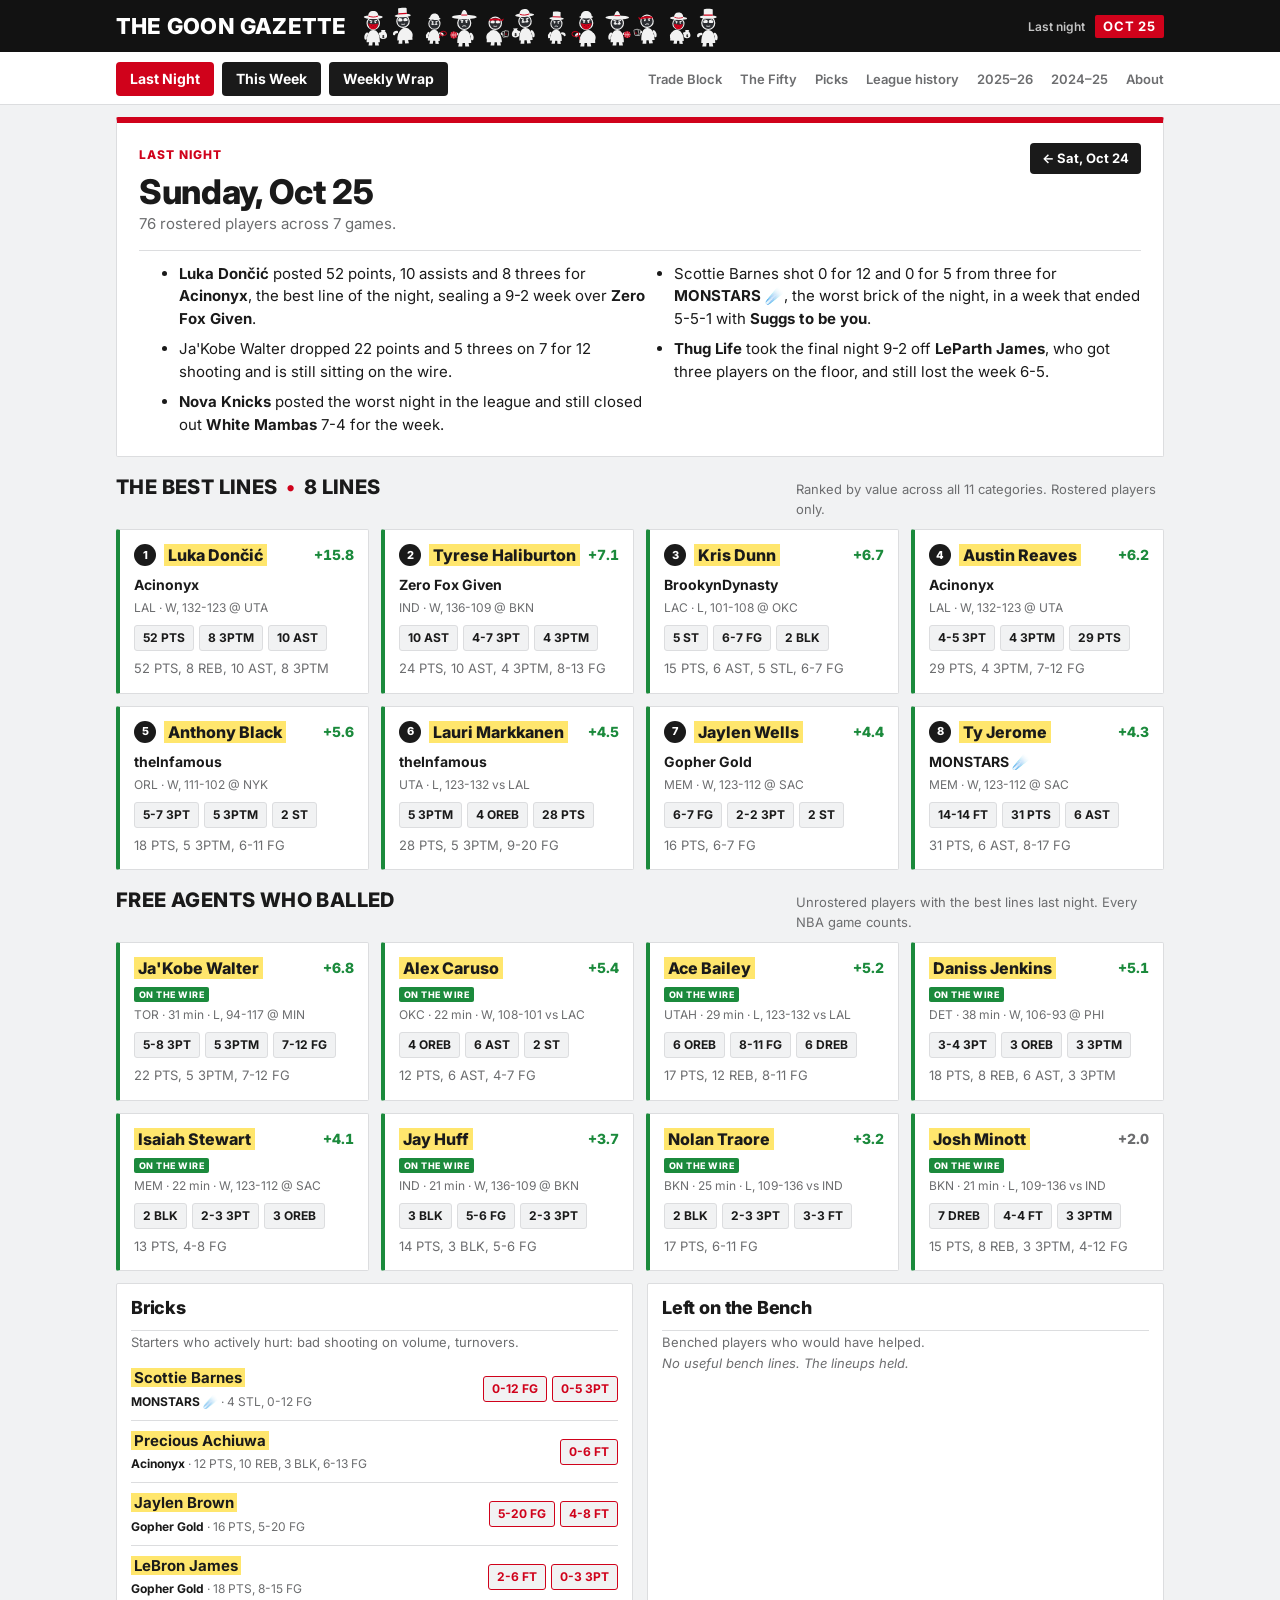
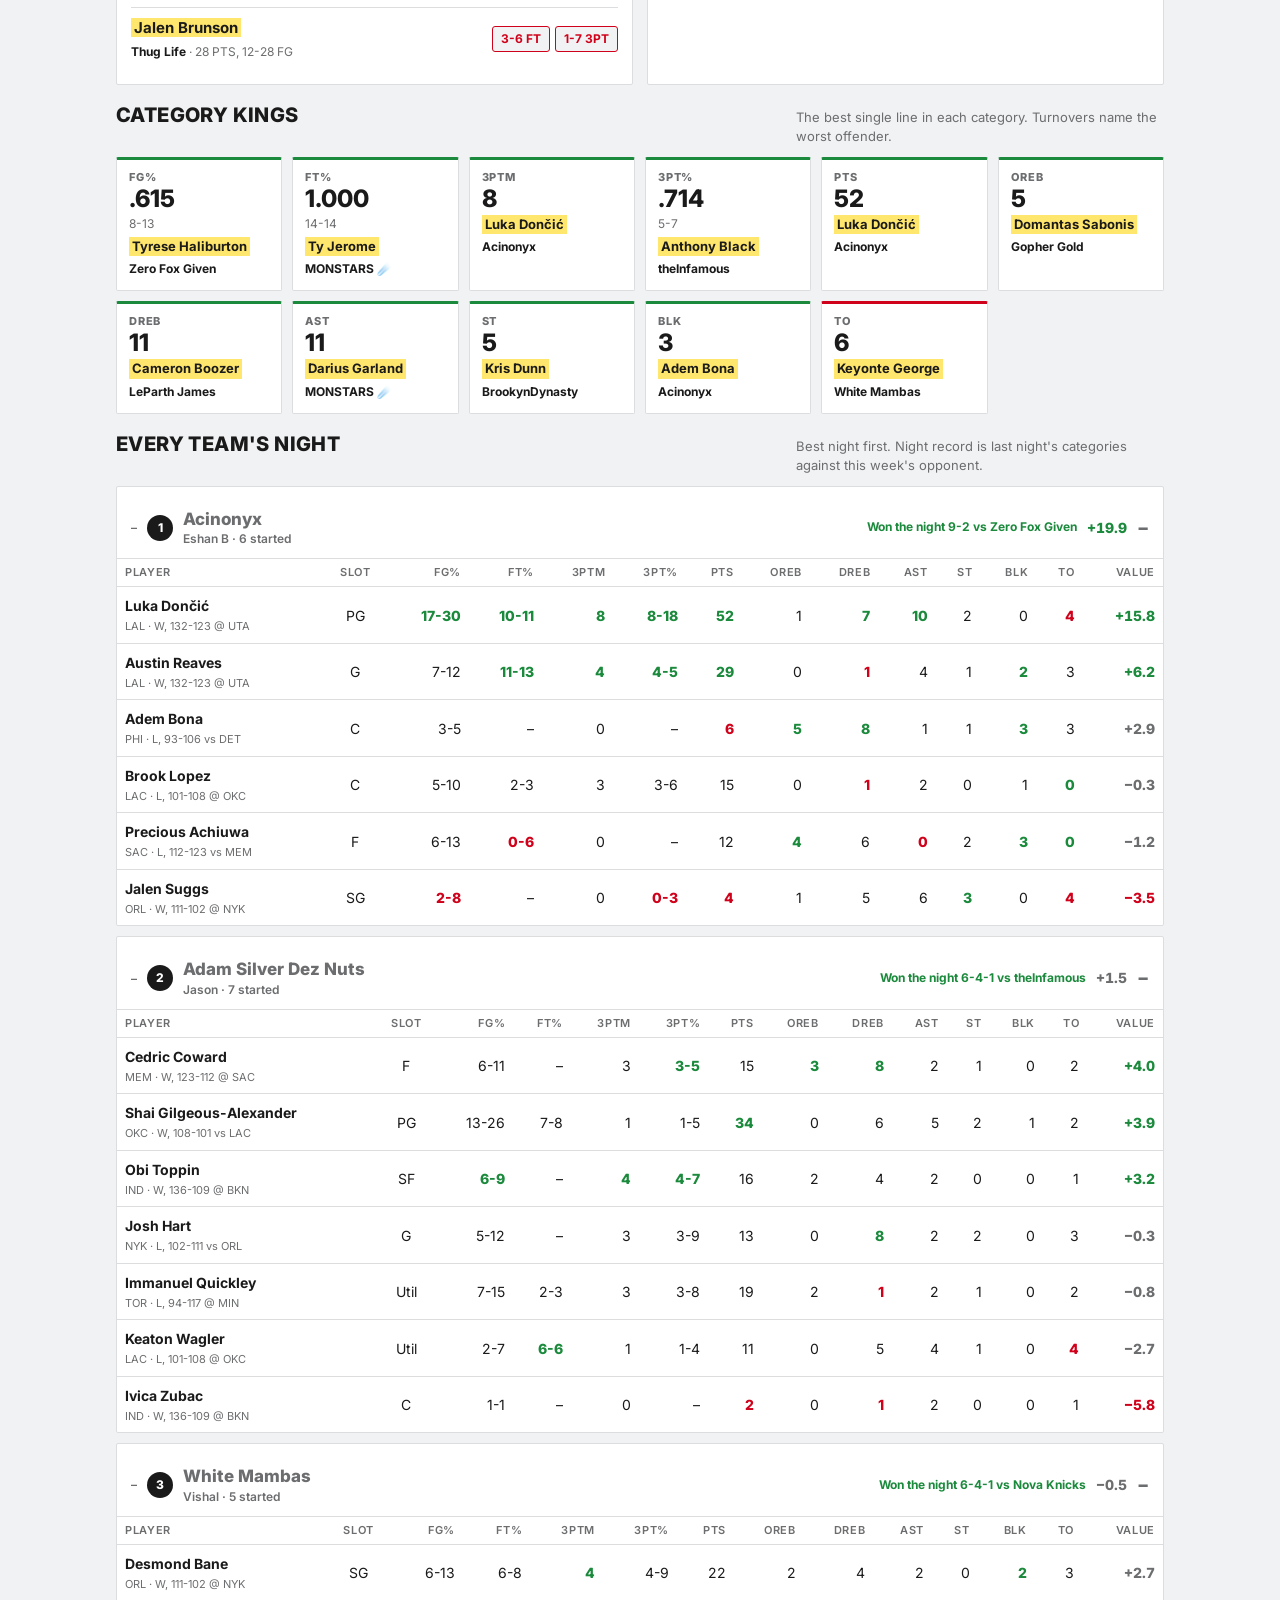
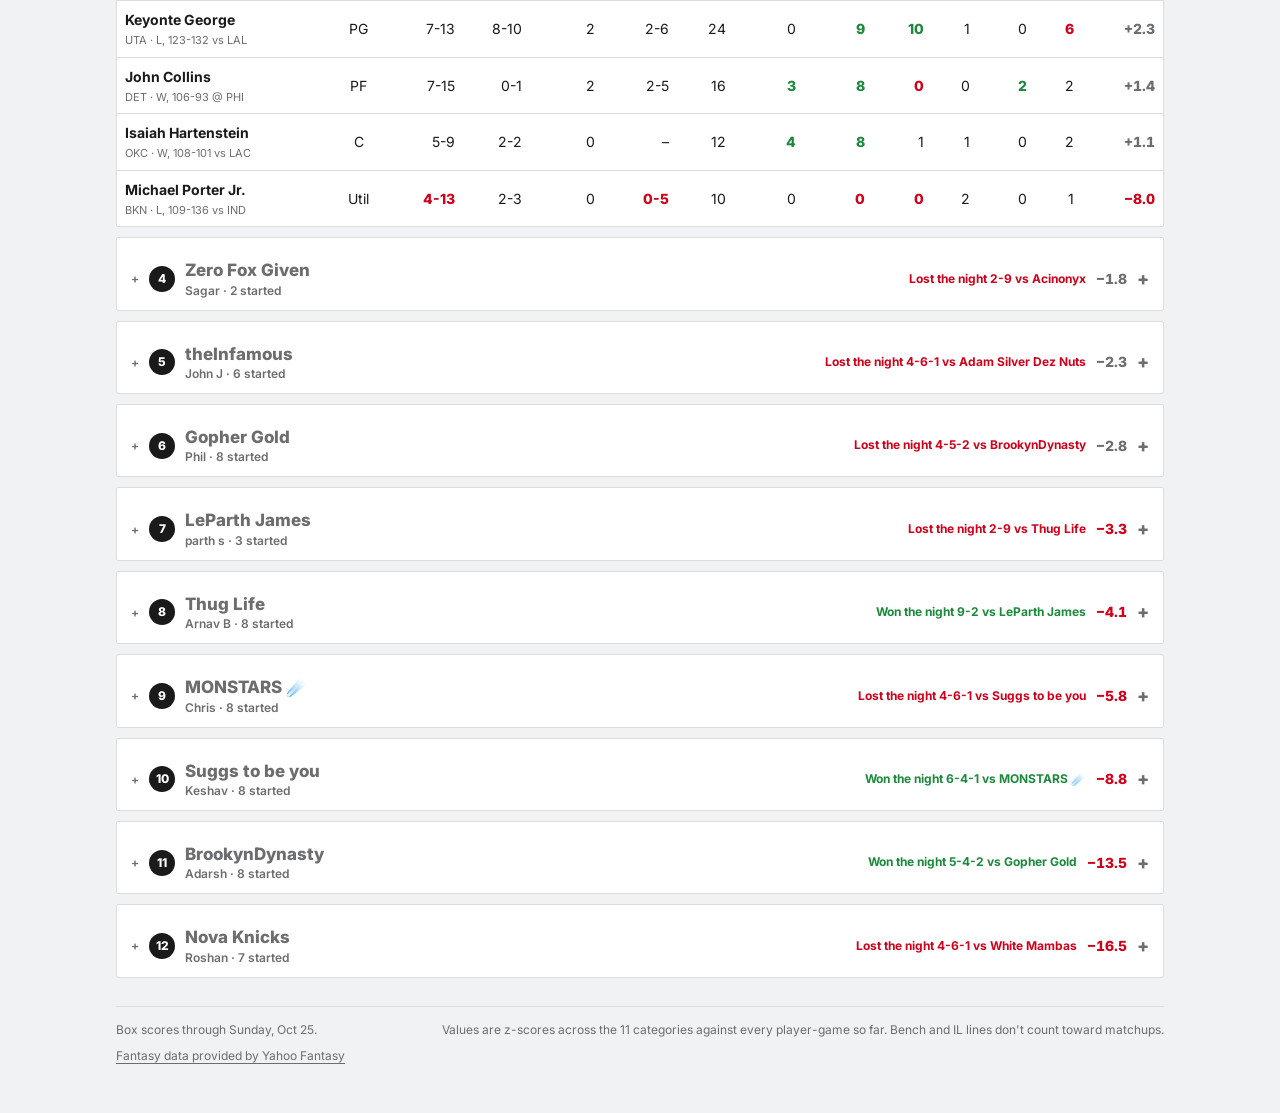
==== commit 6492df89: "The Fifty: top 50 players valued by their own manager's strategy pipeline/top50.py: season totals pe" ====
--- a/docs/index.html
+++ b/docs/index.html
@@ -11,7 +11,7 @@
 <link rel="preconnect" href="https://fonts.googleapis.com">
 <link rel="stylesheet" href="https://fonts.googleapis.com/css2?family=Inter:wght@400;500;600;700;800&display=swap">
 <link rel="stylesheet" href="assets/gazette.css?v=ea175ef3">
-<link rel="stylesheet" href="themes/fight.css?v=17f7cb39">
+<link rel="stylesheet" href="themes/fight.css?v=269e9803">
 
 <div class="wrap">
   <header class="mast">
@@ -74,7 +74,7 @@
   <footer><span id="gen"></span><span>Morning edition 4am ET. Lineup Card 7:15pm ET, after lineups lock.</span><a class="yattr" href="https://basketball.fantasysports.yahoo.com/" target="_blank" rel="noopener">Fantasy data provided by Yahoo Fantasy</a></footer>
 </div>
 
-<script src="assets/common.js?v=62cd552e"></script>
+<script src="assets/common.js?v=a5ac5c77"></script>
 <script>
 siteNav("today");
 
--- a/docs/themes/fight.css
+++ b/docs/themes/fight.css
@@ -992,3 +992,37 @@
 .ab-msg.bad{color:var(--bad)}
 .ab-list .nt-row{display:block}
 .ab-list .nt-row small{margin-top:3px;line-height:1.45}
+
+/* ---------- The Fifty (top.html) ---------- */
+.tp-hero h2{font:800 clamp(22px,3.4vw,30px)/1.12 var(--display);letter-spacing:-.01em;margin:8px 0 10px}
+.tp-hero p{margin:0;color:var(--muted);font-size:14px;line-height:1.5;max-width:78ch}
+.tp-strat{margin-top:12px}
+.tp-chips{display:flex;flex-wrap:wrap;gap:6px}
+.tp-pchip{display:inline-flex;align-items:center;gap:6px;flex-wrap:wrap;font-size:13px;padding:7px 10px;border:1px solid var(--rule);border-radius:4px;background:var(--paper)}
+.tp-pchip i{font:700 11px/1 var(--body);font-style:normal;letter-spacing:.03em;text-transform:uppercase;color:var(--accent);background:var(--accent-soft);padding:4px 6px;border-radius:2px}
+.tp-filter{display:flex;align-items:center;gap:10px;flex-wrap:wrap;margin-top:12px}
+.tp-filter .chip{min-height:34px;padding:8px 11px;font-size:13px}
+.tp-card{margin-top:10px;padding:0}
+.tp-card .table-wrap{border:0;margin:0}
+.tp-tbl{min-width:760px}
+.tp-tbl td{vertical-align:middle;padding:9px 10px}
+.tp-tbl td.rk{font:800 18px/1 var(--display);color:var(--muted);width:30px}
+.tp-tbl td.tm mark{background:#ffe66d;color:#1a1a1a;padding:0 4px;font-weight:700}
+.tp-tbl td.tm small{display:block;color:var(--muted);font-size:12px;margin-top:2px}
+.tp-tbl td.tm b{display:block}
+.tp-tbl th.tp-vh{min-width:190px}
+.tp-v .odds{display:flex;align-items:center;gap:8px}
+.tp-v .bar{flex:1;height:8px;background:var(--rule);border-radius:4px;overflow:hidden;min-width:90px}
+.tp-v .bar i{display:block;height:100%;background:var(--accent)}
+.tp-v .bar i.hi{background:var(--good)}.tp-v .bar i.mid{background:#f2c437}.tp-v .bar i.lo{background:var(--muted)}
+.tp-v b{font:800 15px/1 var(--display);min-width:28px;text-align:right}
+.tp-gain{display:block;font-size:11px;margin-top:3px}
+.tp-gain.up{color:var(--good)}.tp-gain.dn{color:var(--bad)}
+.tp-cats{white-space:nowrap}
+.tp-cats .chip{min-height:0;padding:4px 6px;font:600 11px/1 var(--body);margin-right:3px;cursor:default}
+.tp-cats .chip.g{background:color-mix(in srgb,var(--good) 16%,transparent);border-color:transparent;color:var(--good)}
+.tp-drop s{display:inline-block;font:700 11px/1 var(--body);text-transform:uppercase;letter-spacing:.03em;color:var(--bad);margin-right:6px}
+.tp-tbl tr.me td{background:color-mix(in srgb,var(--accent) 7%,var(--card))}
+.tp-tbl td.muted{color:var(--muted)}
+.tp-foot{margin-top:10px;font-size:13px;color:var(--muted)}
+@media (max-width:560px){.tp-tbl{min-width:640px}.tp-tbl th.tp-vh{min-width:150px}}
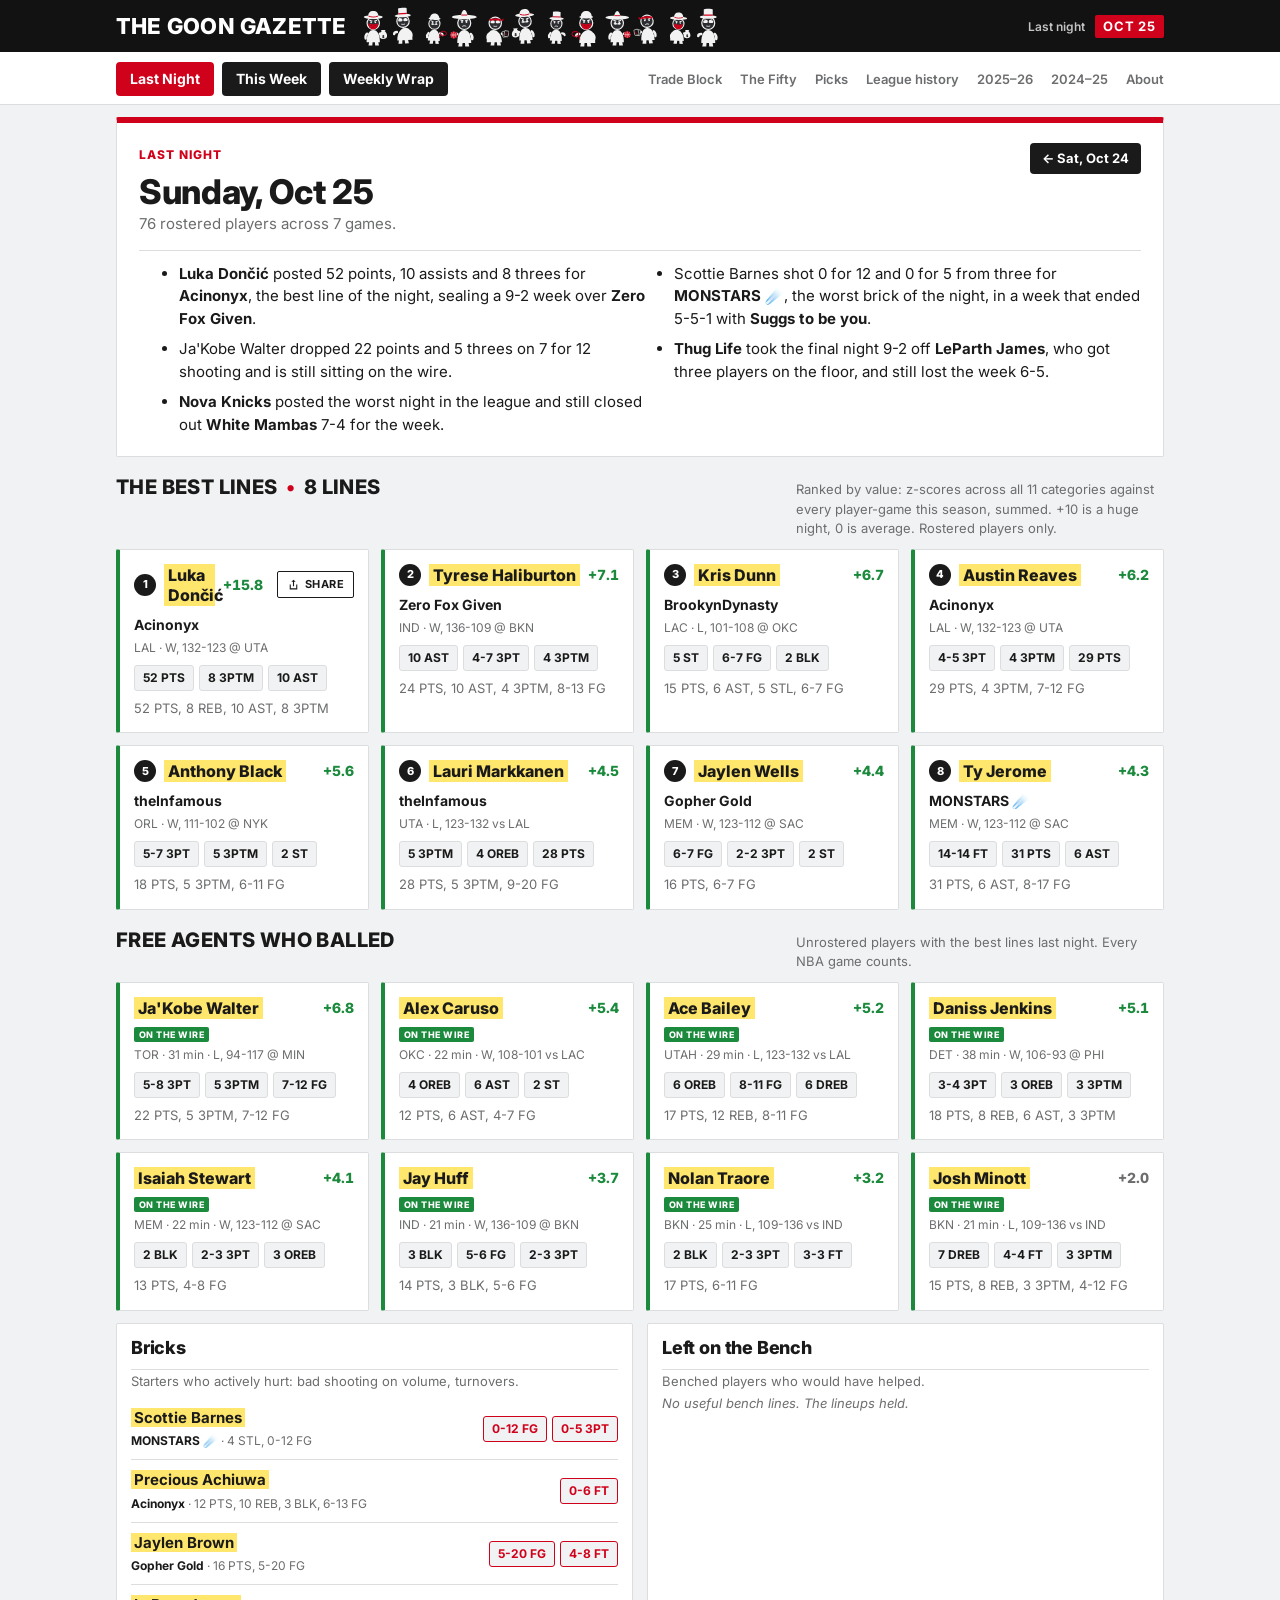
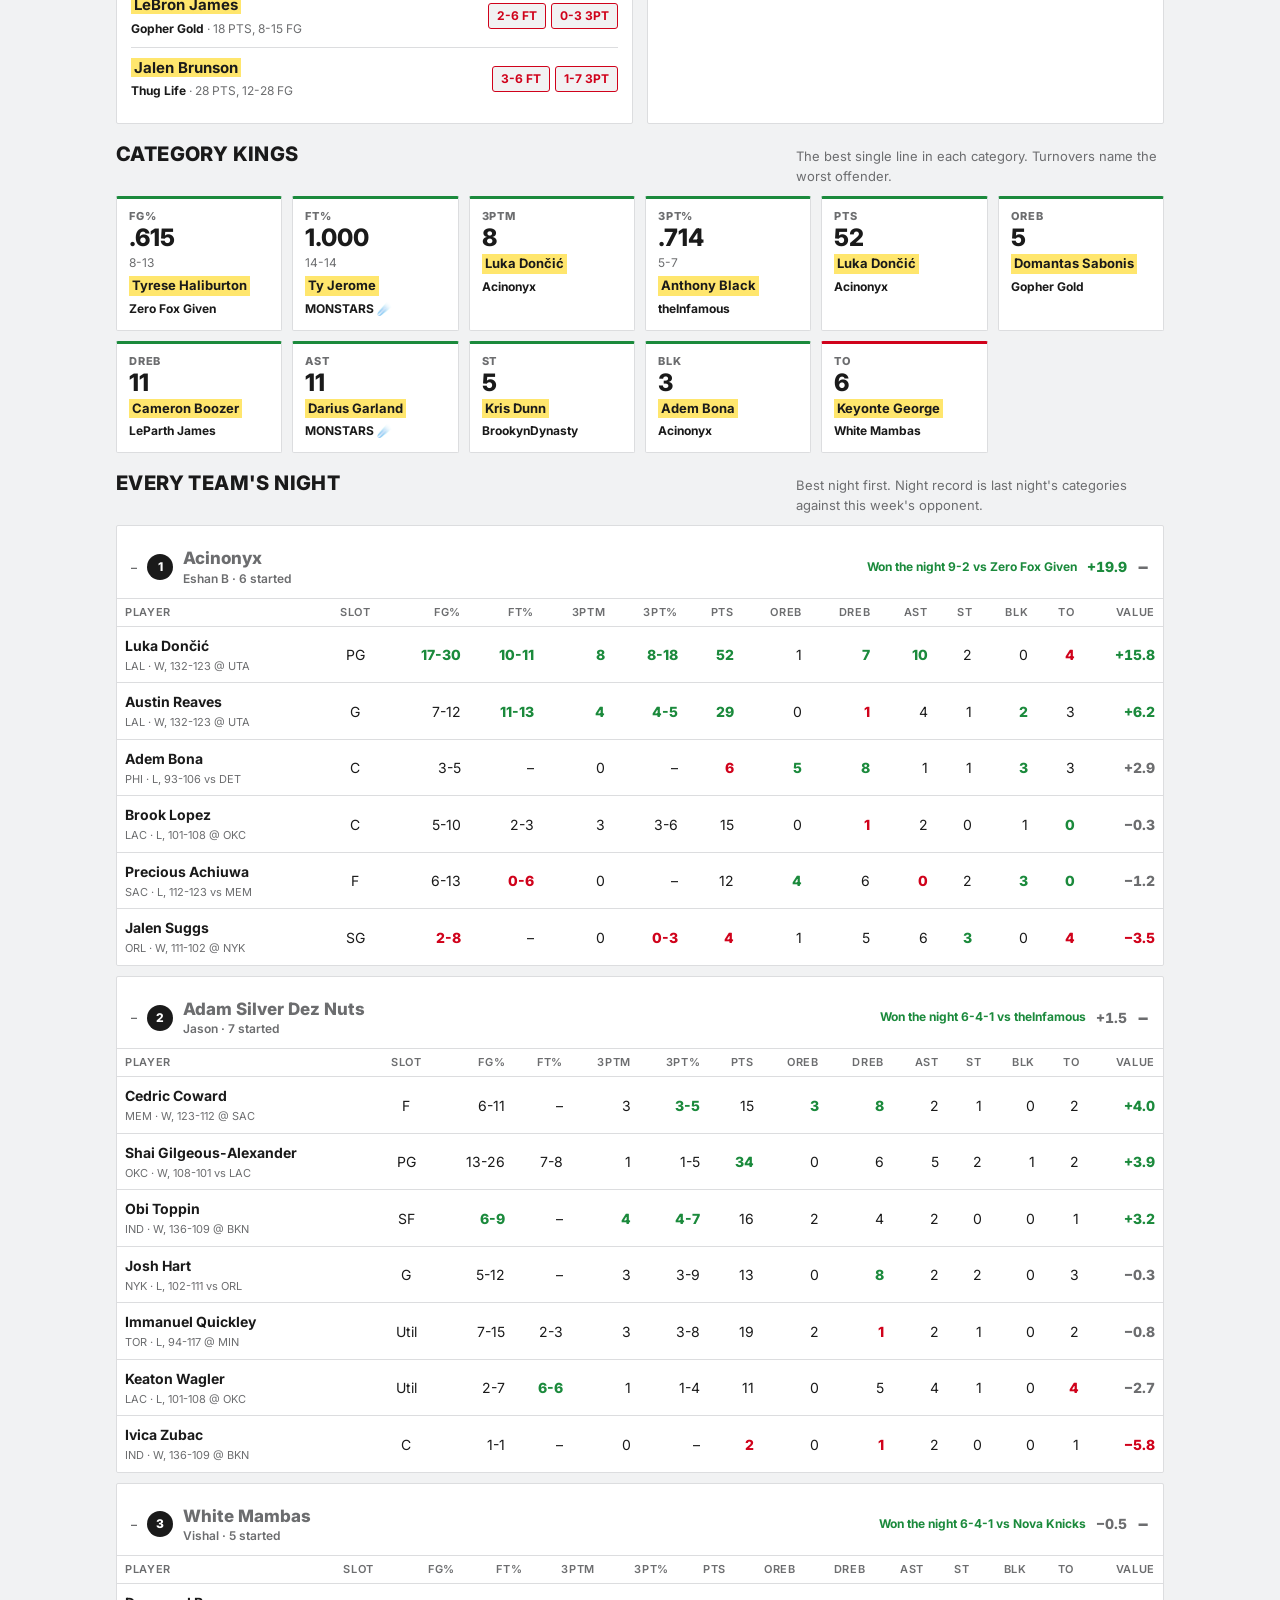
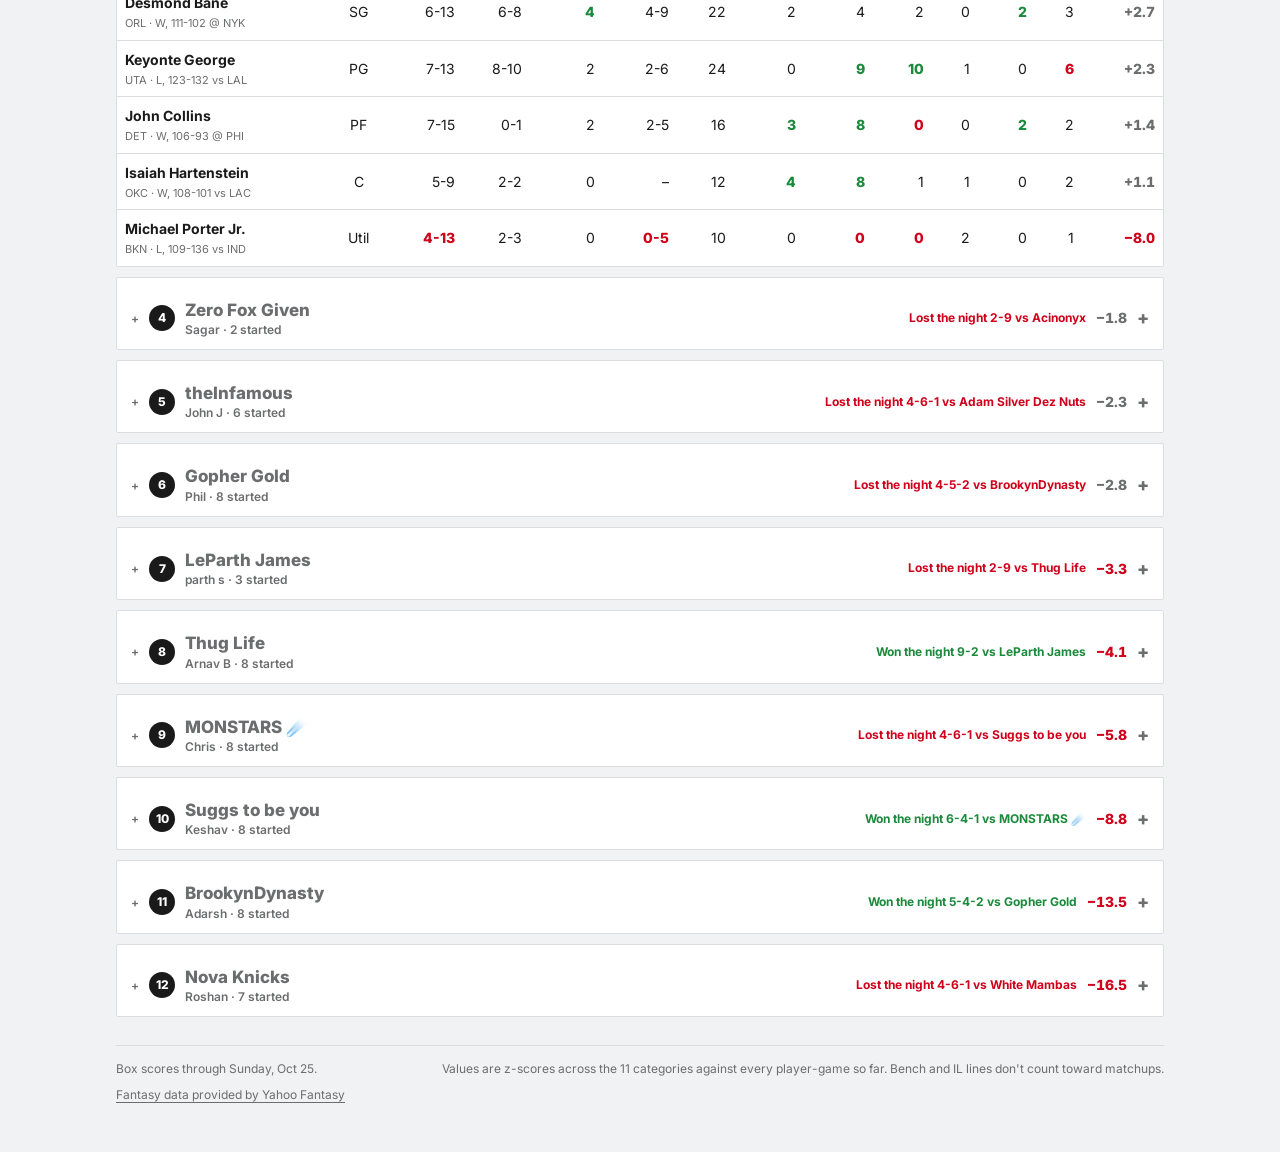
==== commit 2d310daa: "Metric notes, rounded early odds, and shareable PNG cards - A one-line How it works under the power " ====
--- a/docs/index.html
+++ b/docs/index.html
@@ -11,7 +11,7 @@
 <link rel="preconnect" href="https://fonts.googleapis.com">
 <link rel="stylesheet" href="https://fonts.googleapis.com/css2?family=Inter:wght@400;500;600;700;800&display=swap">
 <link rel="stylesheet" href="assets/gazette.css?v=ea175ef3">
-<link rel="stylesheet" href="themes/fight.css?v=269e9803">
+<link rel="stylesheet" href="themes/fight.css?v=1fbdaf1e">
 
 <div class="wrap">
   <header class="mast">
@@ -40,8 +40,8 @@
     <div class="sec-head"><h2 id="cw-title">The Fights</h2><p>Closest fights first. Red categories are clutch: close enough to flip tonight.</p></div>
     <div class="grid2" id="mu"></div>
     <div class="cols2 standouts">
-      <div class="list-card"><h3>Managers Who Earned Their Keep</h3><p class="note">Pickups doing the job the draft picks were supposed to do.</p><div id="cw-plays"></div></div>
-      <div class="list-card"><h3>Players Carrying Lazy Rosters</h3><p class="note">Top 10 this week by category value.</p><div id="cw-players"></div></div>
+      <div class="list-card"><h3>Managers Who Earned Their Keep</h3><p class="note">Pickups doing the job the draft picks were supposed to do: this week's score with the pickup's stats and without them.</p><div id="cw-plays"></div></div>
+      <div class="list-card"><h3>Players Carrying Lazy Rosters</h3><p class="note">Top 10 this week by category value: z-scores across all 11 categories vs every rostered player, summed. +10 is a monster week, 0 is average.</p><div id="cw-players"></div></div>
     </div>
   </section>
 
@@ -50,6 +50,7 @@
     <div class="gt-bar"><div class="chips gt-weeks" id="gt-weeks"></div></div>
     <div class="gt-pick"><span class="label">Pick a team</span><div class="chips" id="gt-teams"></div></div>
     <div class="gt-hero" id="gt-hero"></div>
+    <p class="how"><b>How it works:</b> your week's category totals played against every other team's, same rules as a real matchup. <b>Legit</b> = winning and beating half the league or more. <b>Gift</b> = winning but beating fewer than half. <b>Robbed</b> = losing but beating more than half. <b>Exposed</b> = losing and beating half or fewer.</p>
     <div class="list-card gt-card"><h3 id="gt-board-h">Vs everyone</h3><p class="note">Every opponent, every category. Tap a row for the full head to head.</p><div class="gt-scroll"><table class="gt-tbl" id="gt-board"></table></div></div>
     <div class="gt-two">
       <div class="list-card gt-card gt-h2h" id="gt-h2h-card"><h3>Head to head <b class="dot">&bull;</b> Any two teams</h3>
@@ -63,18 +64,20 @@
     <div class="sec-head"><h2 id="race-title">Victory Road</h2><p id="race-sub">Who is in, who is praying, who is already planning next year.</p></div>
     <div class="race-strip" id="race-strip"></div>
     <div class="table-wrap"><table class="pr race"><thead><tr><th>#</th><th>Team</th><th class="r">Cat record</th><th class="r">Back</th><th class="r">Vs line</th><th>Playoff odds</th><th class="r">No. 1 seed</th><th class="r">Proj. wins</th></tr></thead><tbody id="rc"></tbody></table></div>
+    <p class="how" id="race-how"></p>
   </section>
 
   <section id="waivers" class="panel" hidden>
     <div class="sec-head"><h2 id="ww-title">Waiver Wire Review</h2><p>Every add and drop from last week, graded on what the pickup actually did. The grades are not kind.</p></div>
     <div class="awards" id="ww-awards"></div>
+    <p class="how"><b>How grades work:</b> the pickup's per-game value across all 11 categories since he was added, measured against every rostered player this week. A+ is +4 or better a game, B is break-even, F is below -3. Games played shown beside each add.</p>
     <div class="table-wrap" style="margin-top:14px"><table class="pr"><thead><tr><th>Date</th><th>Team</th><th>Added</th><th class="c">Grade</th><th>Dropped</th></tr></thead><tbody id="ww-moves"></tbody></table></div>
   </section>
 
   <footer><span id="gen"></span><span>Morning edition 4am ET. Lineup Card 7:15pm ET, after lineups lock.</span><a class="yattr" href="https://basketball.fantasysports.yahoo.com/" target="_blank" rel="noopener">Fantasy data provided by Yahoo Fantasy</a></footer>
 </div>
 
-<script src="assets/common.js?v=a5ac5c77"></script>
+<script src="assets/common.js?v=1d02a538"></script>
 <script>
 siteNav("today");
 
@@ -93,12 +96,17 @@
 window.addEventListener("hashchange", () => showTab(location.hash.slice(1), false));
 showTab(location.hash.slice(1), false);
 
+let CARDS = null;  // docs/cards/index.json: which share PNGs exist
+const tid = tk => String(tk).split(".t.").pop();
+const thruDate = a => a.date ? new Date(a.date + "T12:00:00").toLocaleDateString("en-US", {weekday: "short", month: "short", day: "numeric"}) : "today";
 function render(a){
   const T = a.teams, nm = tk => esc(T[tk]?.name || tk), mg = tk => esc(T[tk]?.manager || "");
   const cat = {}; a.cats.forEach(c => cat[c.id] = c);
   const fmt = (id, v) => fmtStat(v, cat[id]?.pct);
   const half = v => (Math.round(v * 2) / 2).toString().replace(/\.0$/, "");
   const pct = v => v >= .995 && v < 1 ? ">99%" : v > 0 && v < .005 ? "<1%" : Math.round(v * 100) + "%";
+  // early in the season the sims can't tell 63% from 67%: round to the nearest 5 until week 8 (race.coarse)
+  const pct5 = v => v >= .975 ? ">95%" : v > 0 && v < .025 ? "<5%" : "~" + Math.round(v * 20) * 5 + "%";
 
   $("lg").textContent = `The daily paper of ${a.league?.name || "the league"}, ${a.cats.length}-category head-to-head`;
   const d = a.date ? new Date(a.date + "T12:00:00") : new Date();
@@ -126,7 +134,8 @@
         const s = standBy[p.team] || {};
         const mv = p.move == null || p.move === 0 ? `<td class="d eq">&#8594;</td>` : `<td class="d ${p.move > 0 ? "up" : "dn"}">${p.move > 0 ? "&#8593;" : "&#8595;"}${Math.abs(p.move)}</td>`;
         return `<tr><td class="p num">${p.rank}</td><td class="n">${nm(p.team)}<small>${s.w ?? "–"}-${s.l ?? "–"}${s.t ? "-" + s.t : ""}</small></td><td class="y num">${s.rank ?? "–"}</td>${mv}</tr>`;
-      }).join("") + `</tbody></table>`;
+      }).join("") + `</tbody></table>
+      <p class="how"><b>How it works:</b> power rank is 70% season category totals and 30% last week's, scored across all ${a.cats.length} categories. Yahoo is the real standings. Move is since the last paper. Games through ${thruDate(a)}.</p>`;
   }
 
   // 1. race to the championship
@@ -134,7 +143,9 @@
   if (R && R.rows.length){
     const n = R.playoff_teams;
     $("race-title").innerHTML = `Victory Road <b class="dot">&bull;</b> ${R.weeks_left} week${R.weeks_left === 1 ? "" : "s"} left <b class="dot">&bull;</b> ${n} playoff spots`;
-    $("race-sub").textContent = `Top ${n} make the playoffs. Odds come from ${R.sims.toLocaleString()} simulations of the remaining schedule, using each team's category strength.`;
+    const op = R.coarse ? pct5 : pct;
+    $("race-sub").textContent = `Top ${n} make the playoffs. Games through ${thruDate(a)}.`;
+    $("race-how").innerHTML = `<b>How it works:</b> ${R.sims.toLocaleString()} simulated seasons of the remaining schedule, each category decided by the two teams' all-play strength so far. Odds move is since the last paper.${R.coarse ? ` Rounded to the nearest 5 until week 8: ${R.week ? R.week - 1 : "a few"} week${R.week === 2 ? "" : "s"} of games can't tell 63% from 67%.` : ""}`;
     const bubble = R.rows.filter(x => x.playoff_odds >= .2 && x.playoff_odds <= .8).length;
     const locks = R.rows.filter(x => x.playoff_odds >= .99).length;
     $("race-strip").innerHTML = [["Weeks left", R.weeks_left], ["Playoff spots", n], ["Near locks", locks], ["On the bubble", bubble]]
@@ -146,8 +157,8 @@
       return `${sep}<tr class="${i < n ? "in" : "out"}"><td class="rk">${x.rank}</td>
         <td class="tm"><b>${nm(x.team)}</b><small>${mg(x.team)}</small></td>
         <td class="num r">${x.w}-${x.l}-${x.t}</td><td class="num r">${x.back ? half(x.back) : "–"}</td><td class="num r">${line}</td>
-        <td><div class="odds"><div class="bar"><i style="width:${Math.max(2, x.playoff_odds * 100)}%"></i></div><span class="num">${pct(x.playoff_odds)}</span>${mv}</div></td>
-        <td class="num r">${pct(x.top_seed_odds)}</td><td class="num r">${x.proj_w}</td></tr>`;
+        <td><div class="odds"><div class="bar"><i style="width:${Math.max(2, x.playoff_odds * 100)}%"></i></div><span class="num">${op(x.playoff_odds)}</span>${mv}</div></td>
+        <td class="num r">${op(x.top_seed_odds)}</td><td class="num r">${x.proj_w}</td></tr>`;
     }).join("");
   } else {
     $("rc").innerHTML = `<tr><td colspan="8" class="empty">The race starts after week 1.</td></tr>`;
@@ -184,7 +195,7 @@
     const row = c => `<tr class="${c.swing?"sw":""}"><td class="v va ${c.lead==="a"?"lead":""}">${fmt(c.cat,c.a)}</td><td class="c">${esc(cat[c.cat]?.name)}</td><td class="v vb ${c.lead==="b"?"lead":""}">${fmt(c.cat,c.b)}</td></tr>`;
     const sw = m.cats.filter(c => c.swing), rest = m.cats.filter(c => !c.swing);
     return `<article class="mu${mine ? " mine" : ""}" id="mu-${i}">
-      <span class="tier t${tl}">${mine ? `Your fight <b class="dot">&bull;</b> ${tt}` : tt}</span>
+      <div class="mu-tier"><span class="tier t${tl}">${mine ? `Your fight <b class="dot">&bull;</b> ${tt}` : tt}</span>${shareBtn(CARDS?.matchups?.[`${tid(m.a)}-${tid(m.b)}`], "matchup", `${T[m.a]?.name} ${m.score[0]}-${m.score[1]} ${T[m.b]?.name}, week ${a.league?.current_week}. goongazette.com`)}</div>
       <div class="mu-top"><div class="mu-team">${nm(m.a)}<small>${mg(m.a)}</small></div>
       <div class="mu-score">${m.score[0]}–${m.score[1]}${m.score[2]?`<span class="t">–${m.score[2]}</span>`:""}</div>
       <div class="mu-team b">${nm(m.b)}<small>${mg(m.b)}</small></div></div>
@@ -374,7 +385,7 @@
       Even: `Beats ${w} of ${n}, loses to ${l}. Perfectly mediocre.`
     }[v[0]];
     $("gt-hero").innerHTML = `<div class="award hot gt-v">
-      <div class="gt-vtop"><span class="label">${nm(me)} <small>${mg(me)}</small></span>${v ? `<span class="badge ${v[1]}">${v[0]}</span>` : ""}</div>
+      <div class="gt-vtop"><span class="label">${nm(me)} <small>${mg(me)}</small></span>${v ? `<span class="badge ${v[1]}">${v[0]}</span>` : ""}${shareBtn(CARDS?.gauntlet_week === W.week ? CARDS?.gauntlet?.[tid(me)] : null, "gauntlet", `${T[me]?.name} beats ${w} of ${n} in The Gauntlet, week ${W.week}. goongazette.com/index.html#gauntlet`)}</div>
       <h3>Beats ${w} of ${n}${my.rec[2] ? `, ties ${my.rec[2]}` : ""}</h3>
       <p>${realTxt}${realTxt ? ". " : ""}${esc(roast)}</p>
       <div class="gt-facts"><span><i>All-play rank</i><b>${ordinal(rank)} of ${n + 1}</b></span><span><i>Category record</i><b>${sc(my.cat)}</b></span>
@@ -422,8 +433,10 @@
   // preview tabs read the real-league preview (built from Yahoo's pages) when there is one
   (PREVIEW ? fetch("data/preview/league.json", {cache:"no-store"}).then(r => r.ok ? r.json() : Promise.reject()).catch(() => null) : Promise.resolve(null))
     .then(p => p || fetch("data/league.json", {cache:"no-store"}).then(r => { if (!r.ok) throw new Error(r.status); return r.json(); })),
-  fetch("data/tonight.json", {cache:"no-store"}).then(r => r.ok ? r.json() : null).catch(() => null)
+  fetch("data/tonight.json", {cache:"no-store"}).then(r => r.ok ? r.json() : null).catch(() => null),
+  shareCards().then(c => { if (c && !c.sample) CARDS = c; })
 ]).then(([, a, t]) => {
+    if (CARDS && CARDS.date !== a.date) CARDS = null;  // cards from another paper: don't offer them
     // the evening edition wins while it is newer than the morning paper
     if (t && t.generated_at && a.generated_at && t.generated_at >= a.generated_at && !t.sample === !a.sample){
       a.matchups = t.matchups || a.matchups;
--- a/docs/themes/fight.css
+++ b/docs/themes/fight.css
@@ -1026,3 +1026,24 @@
 .tp-tbl td.muted{color:var(--muted)}
 .tp-foot{margin-top:10px;font-size:13px;color:var(--muted)}
 @media (max-width:560px){.tp-tbl{min-width:640px}.tp-tbl th.tp-vh{min-width:150px}}
+
+/* how it works: one-line method note under a board, plus the as-of line (outside review, Oct 27) */
+.how{margin:8px 0 0;font-size:12px;line-height:1.4;color:var(--muted)}
+.how b{color:var(--ink);font-weight:600}
+.board .how{padding:8px 14px 10px;margin:0;border-top:1px solid var(--rule)}
+.table-wrap .how{padding:8px 10px 10px}
+.list-card .how{margin-top:10px}
+.how.asof{font-weight:600;color:var(--ink)}
+.how.asof i{font-style:normal;color:var(--accent)}
+
+/* share buttons (PNG cards from pipeline/cards.py) */
+.share-btn{display:inline-flex;align-items:center;gap:5px;font:700 11px/1 var(--body);letter-spacing:.04em;text-transform:uppercase;color:var(--ink);background:var(--card);border:1px solid var(--ink);border-radius:2px;padding:6px 9px;cursor:pointer;margin-left:auto;flex:0 0 auto}
+.share-btn svg{width:13px;height:13px;fill:currentColor}
+.share-btn:hover,.share-btn:focus-visible{background:var(--ink);color:var(--card)}
+.share-btn.busy{opacity:.5;pointer-events:none}
+.mu .mu-tier{display:flex;align-items:center;gap:8px}
+.mu .mu-tier .tier{margin-bottom:0}
+.mu .mu-tier{margin-bottom:10px}
+.award.gt-v .share-btn{color:#fff;background:transparent;border-color:#fff}
+.award.gt-v .share-btn:hover{background:#fff;color:var(--ink)}
+.nt-st-top .share-btn{margin-left:6px}
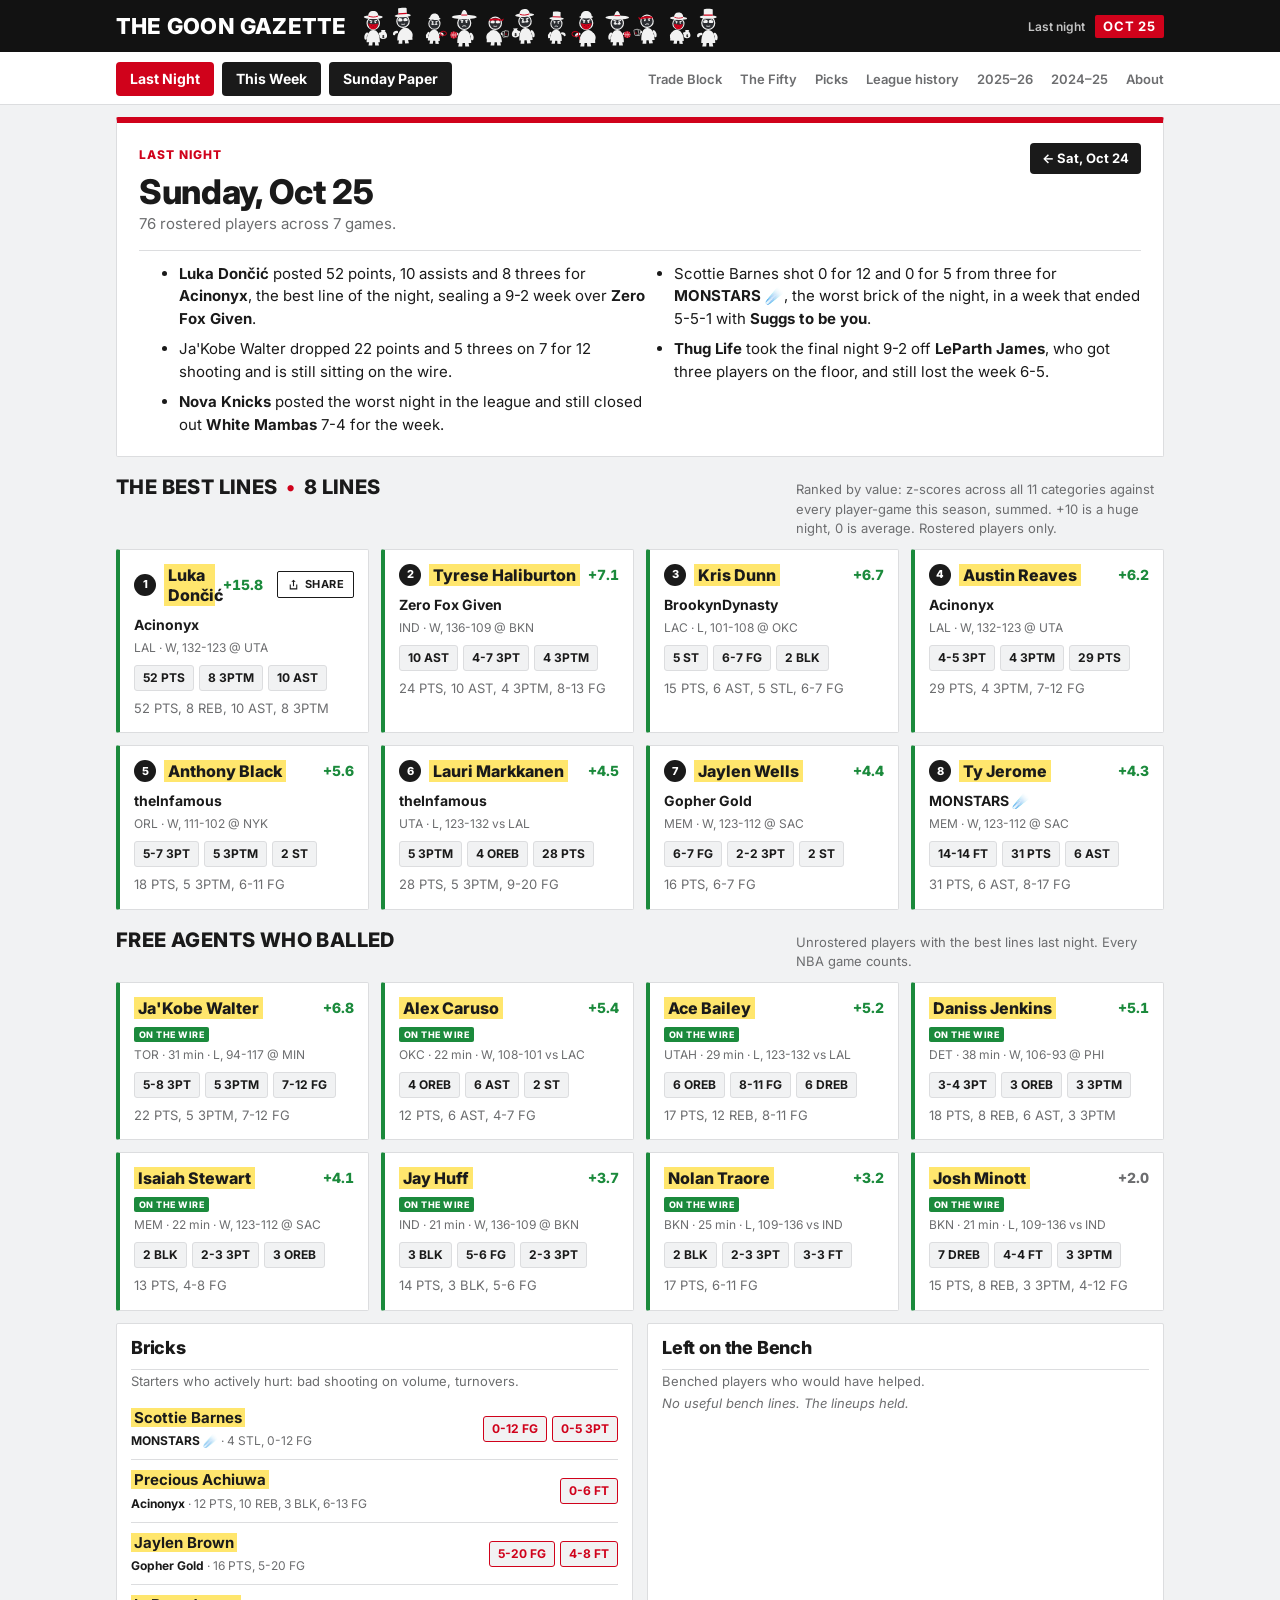
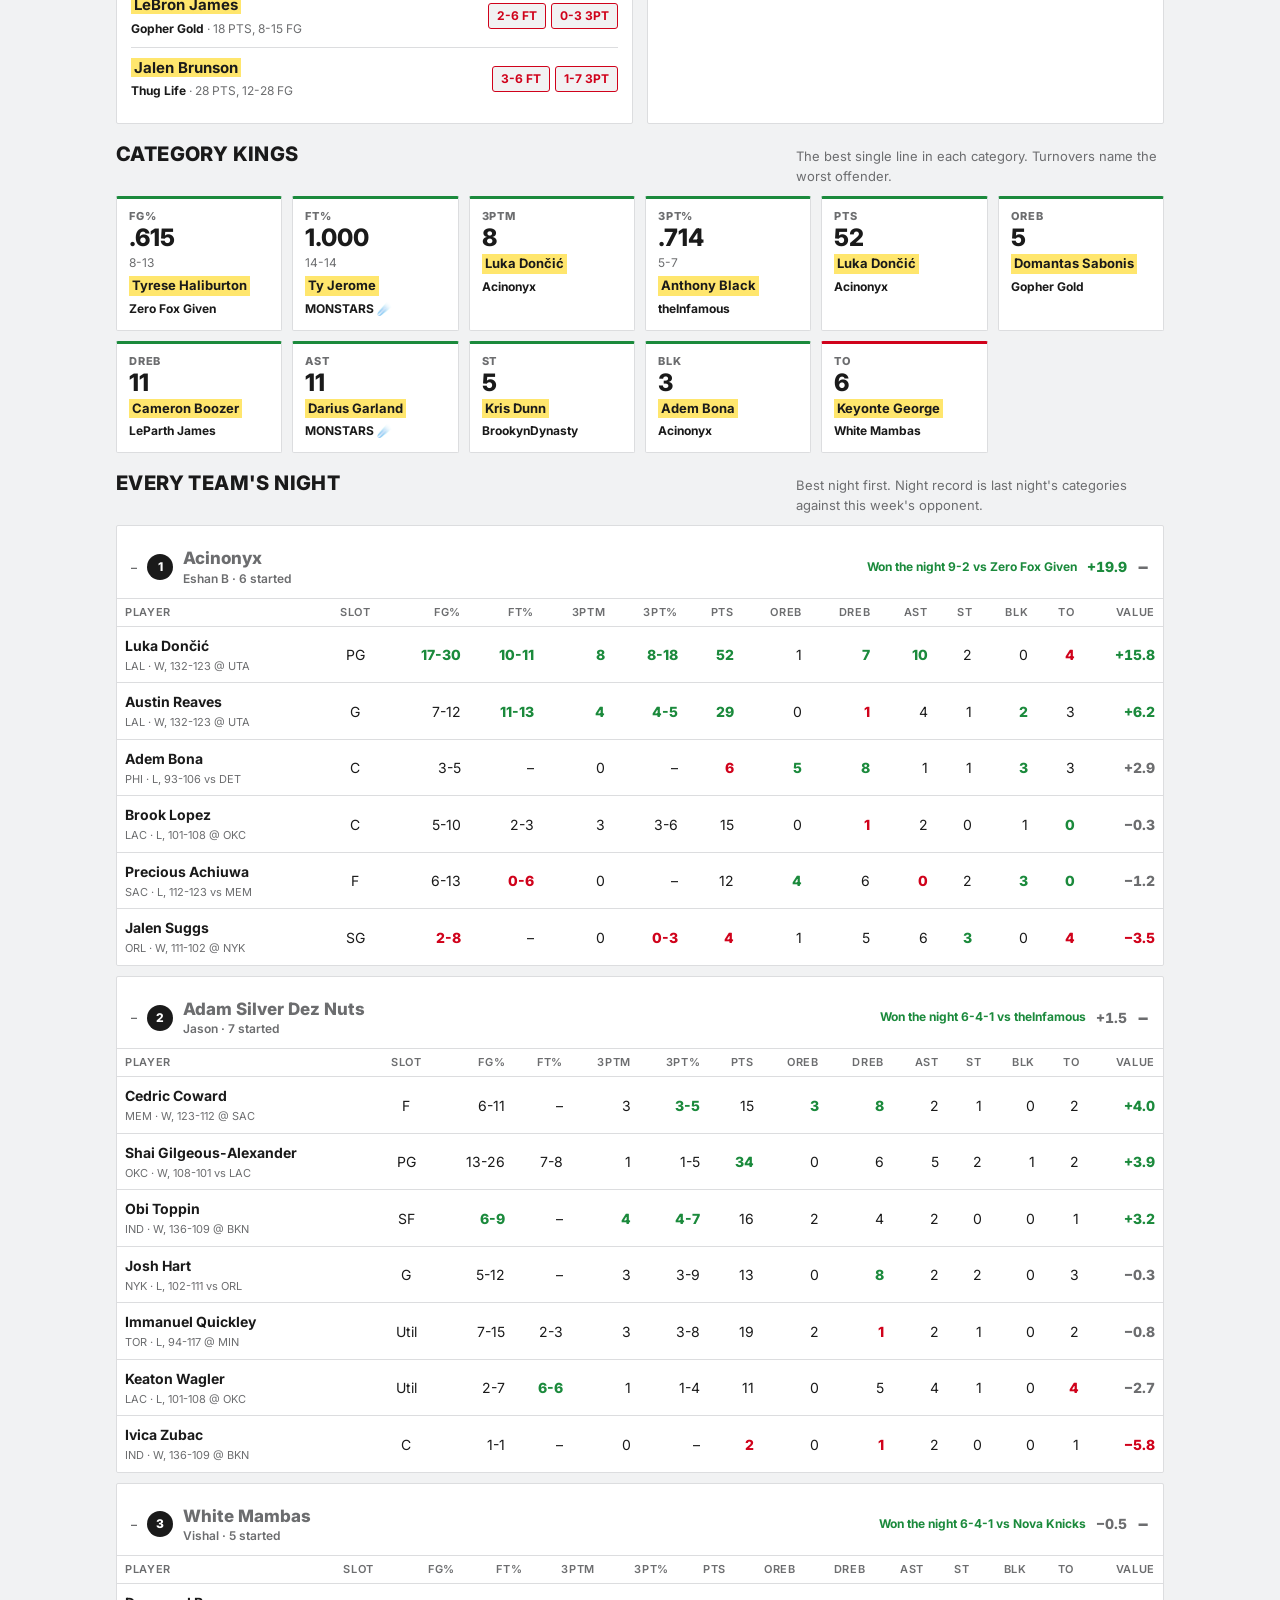
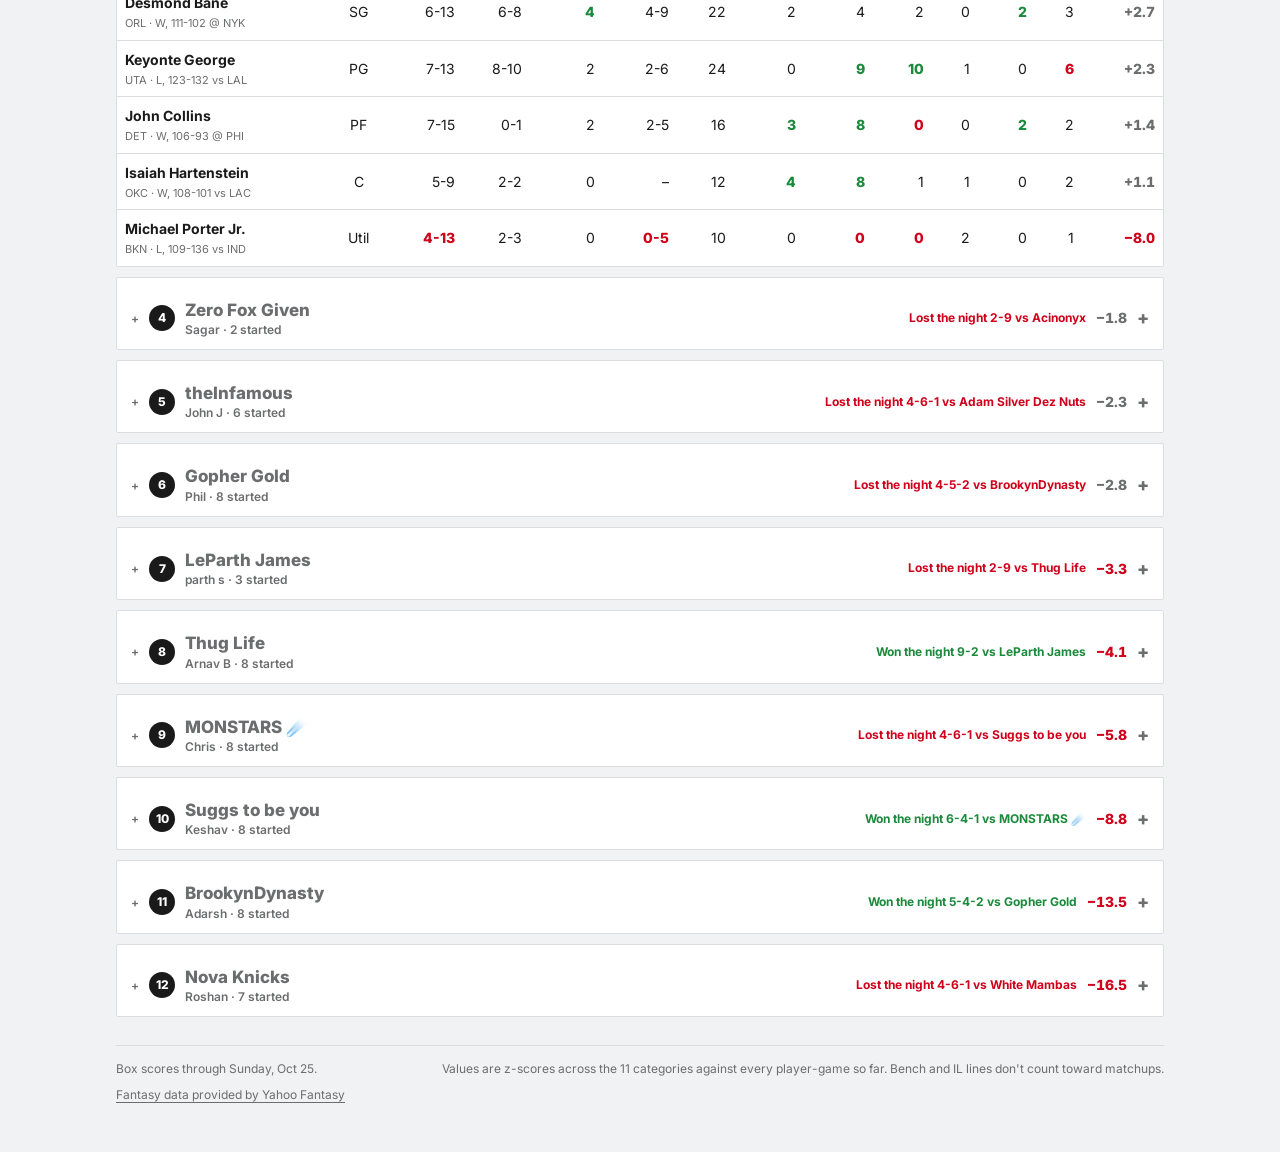
==== commit 0575faf2: "Rename the Weekly Wrap to The Sunday Paper (nav, page, GroupMe block, About) Co-Authored-By: Claude " ====
--- a/docs/index.html
+++ b/docs/index.html
@@ -77,7 +77,7 @@
   <footer><span id="gen"></span><span>Morning edition 4am ET. Lineup Card 7:15pm ET, after lineups lock.</span><a class="yattr" href="https://basketball.fantasysports.yahoo.com/" target="_blank" rel="noopener">Fantasy data provided by Yahoo Fantasy</a></footer>
 </div>
 
-<script src="assets/common.js?v=1d02a538"></script>
+<script src="assets/common.js?v=f76291ad"></script>
 <script>
 siteNav("today");
 
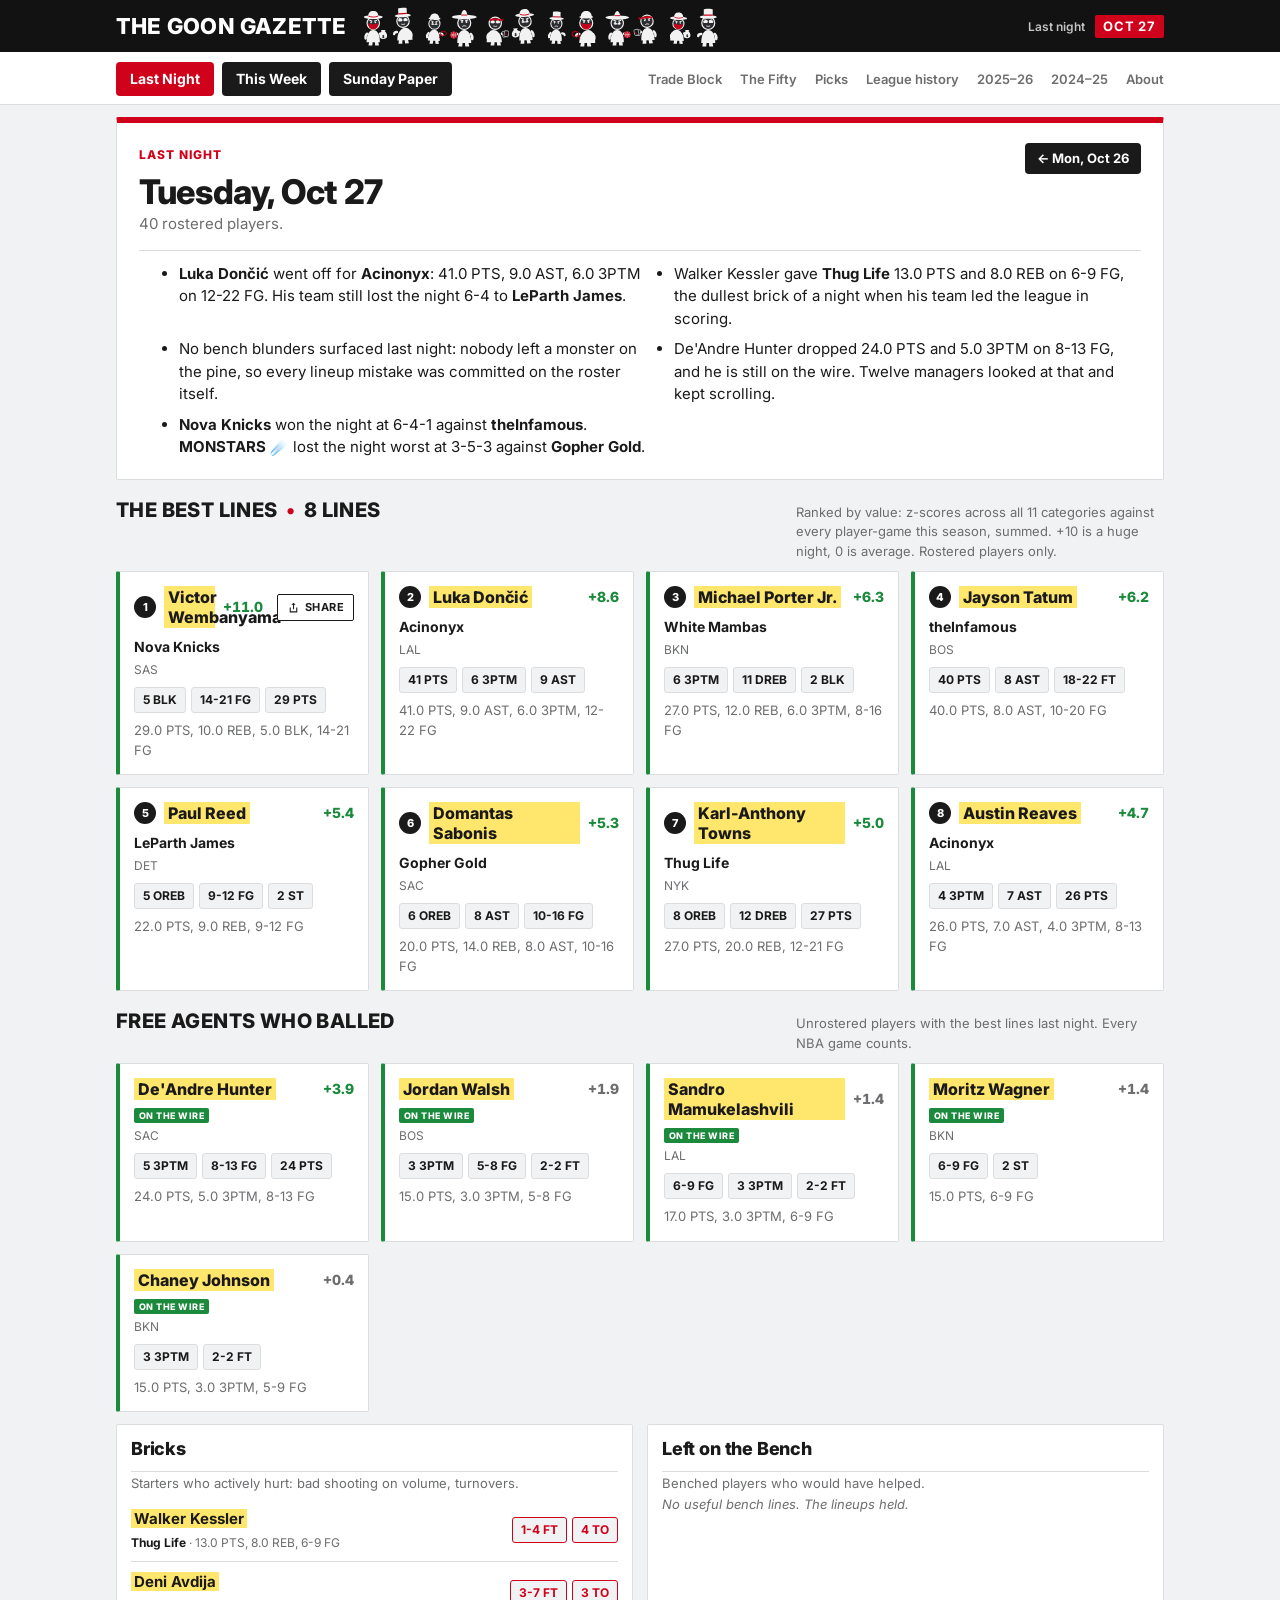
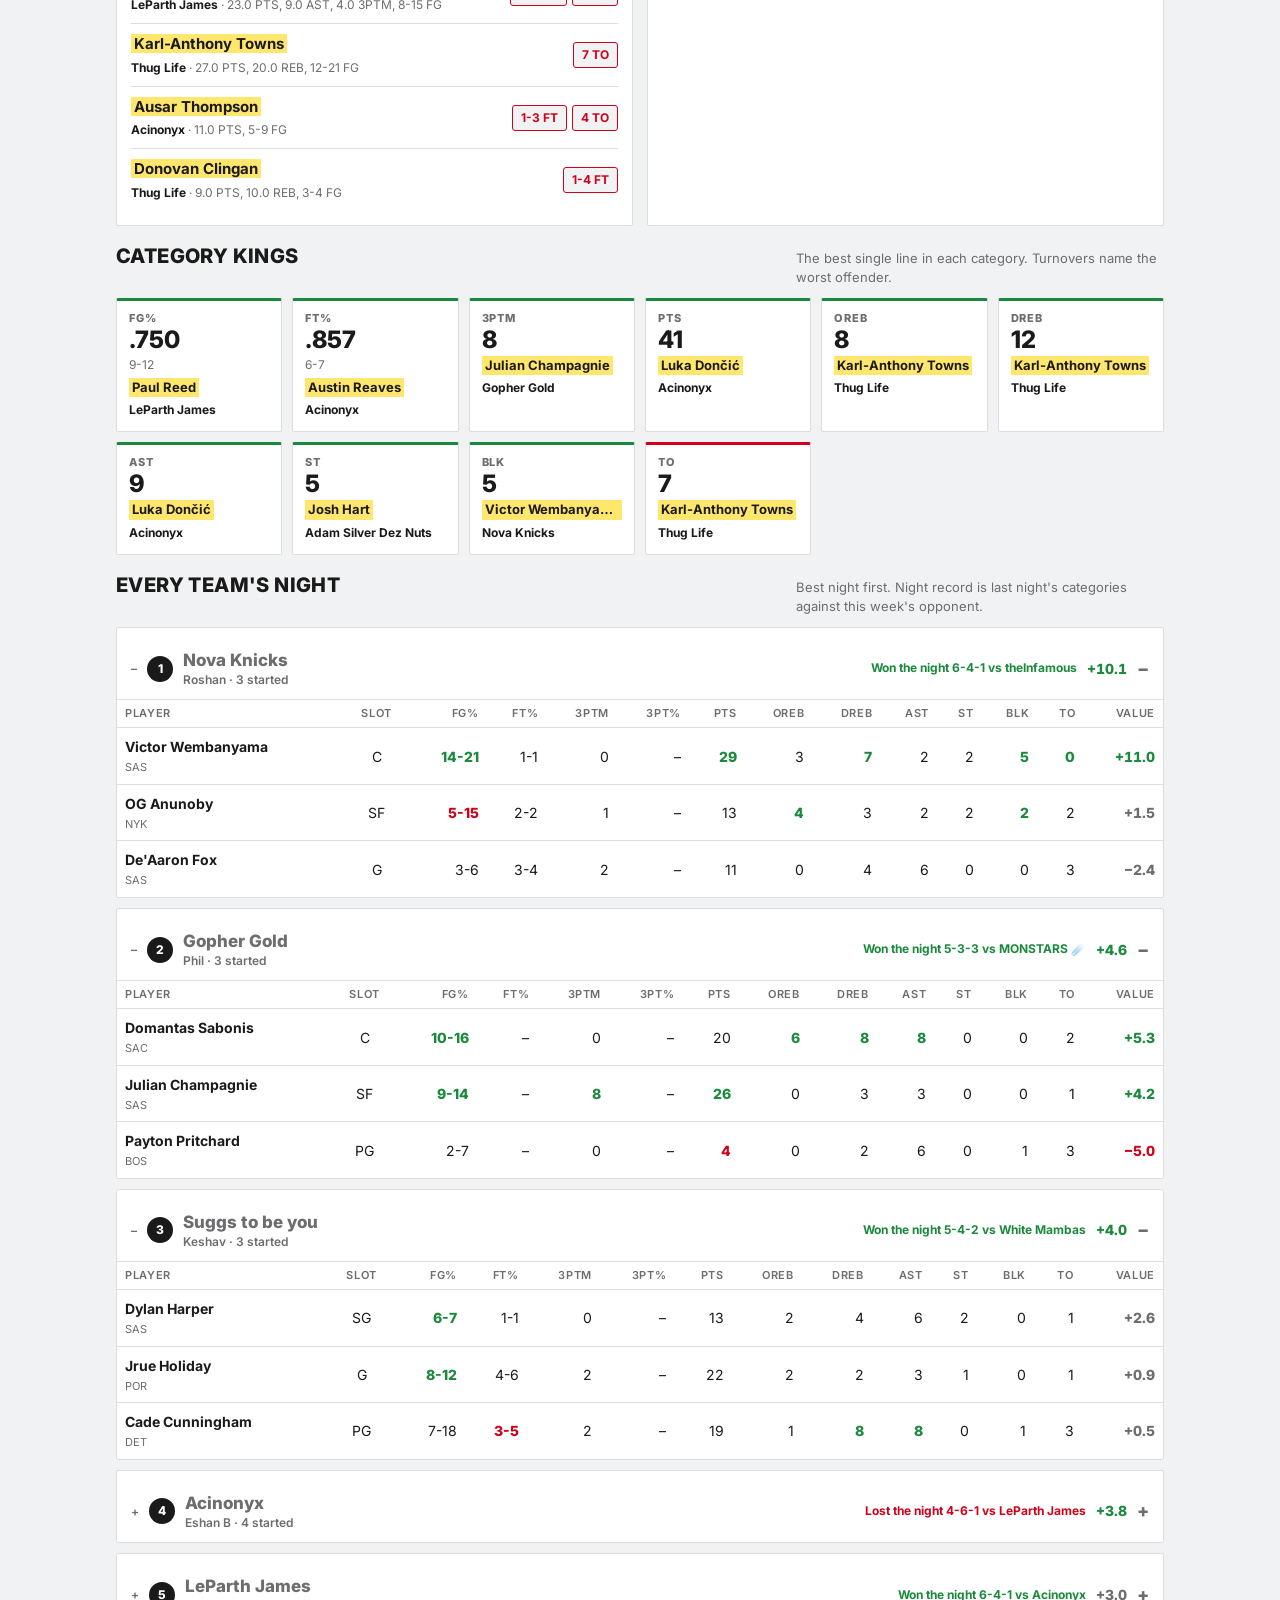
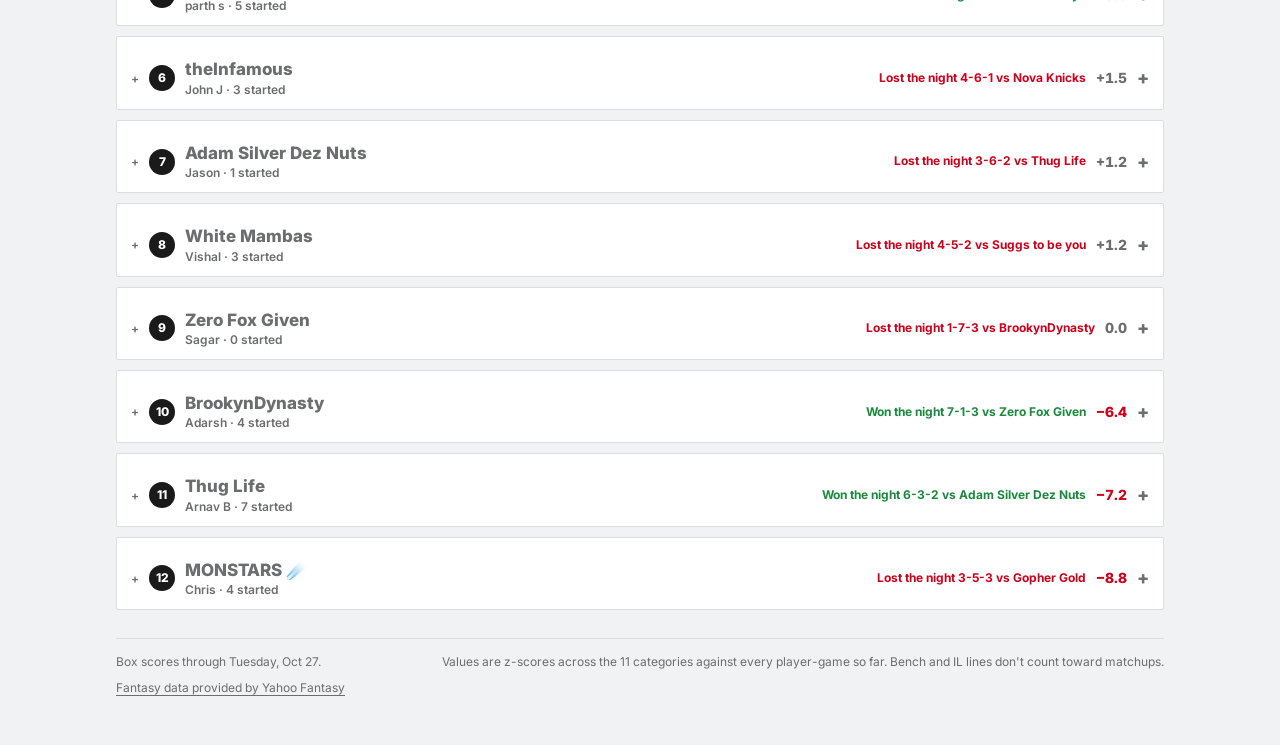
==== commit 2313d71a: "Squawk Box: show the day's headline and subhead above the zingers Co-Authored-By: Claude Fable 5.1 <" ====
--- a/docs/index.html
+++ b/docs/index.html
@@ -11,7 +11,7 @@
 <link rel="preconnect" href="https://fonts.googleapis.com">
 <link rel="stylesheet" href="https://fonts.googleapis.com/css2?family=Inter:wght@400;500;600;700;800&display=swap">
 <link rel="stylesheet" href="assets/gazette.css?v=ea175ef3">
-<link rel="stylesheet" href="themes/fight.css?v=1fbdaf1e">
+<link rel="stylesheet" href="themes/fight.css?v=d30a6f47">
 
 <div class="wrap">
   <header class="mast">
@@ -29,6 +29,7 @@
     <div class="front">
       <div class="lead-card">
         <h3 class="card-h">Squawk Box</h3>
+        <div class="sq-lead" id="sq-lead" hidden><h2 id="sq-head"></h2><p id="sq-sub"></p></div>
         <div class="zingers" id="zings"></div>
       </div>
       <aside class="board" id="board" aria-label="Power rank and standings"></aside>
@@ -122,6 +123,12 @@
   }
 
   const r = a.recap || {};
+  if (r.headline && !/ Runs the Town$/.test(r.headline)) {  // the template fallback has no real headline
+    $("sq-head").textContent = r.headline;
+    $("sq-sub").textContent = r.subhead || "";
+    $("sq-sub").hidden = !r.subhead;
+    $("sq-lead").hidden = false;
+  }
   $("zings").innerHTML = (r.zingers || []).slice(0, 8).map(z => `<div class="zing"><b>${esc(z.team)}</b><span>${esc(z.line)}</span></div>`).join("");
 
   // rank board: the Gazette's power rank 1-12, with the Yahoo standing beside it
--- a/docs/themes/fight.css
+++ b/docs/themes/fight.css
@@ -62,6 +62,10 @@
 .lead-card{background:var(--card);border:1px solid var(--rule);border-radius:2px;padding:18px 20px 16px}
 .headline{font:800 clamp(24px,3.4vw,34px)/1.12 var(--display);text-transform:none;letter-spacing:-.02em;text-shadow:none;color:var(--ink)}
 .sub{font:400 16px/1.45 var(--body);color:var(--muted);margin-top:8px;max-width:64ch}
+.sq-lead{margin-top:10px}
+.sq-lead h2{font:800 22px/1.15 var(--body);letter-spacing:-.01em;color:var(--ink);margin:0}
+.sq-lead p{font-size:14px;line-height:1.4;color:var(--muted);margin:6px 0 0}
+@media(max-width:560px){.sq-lead h2{font-size:20px}}
 .zingers{margin-top:14px;display:grid;gap:0;border-top:1px solid var(--rule)}
 .zing{padding:12px 0;border-bottom:1px solid var(--rule);display:grid;grid-template-columns:4px 1fr;gap:12px}
 .zing::before{content:"";background:var(--accent);border-radius:1px}
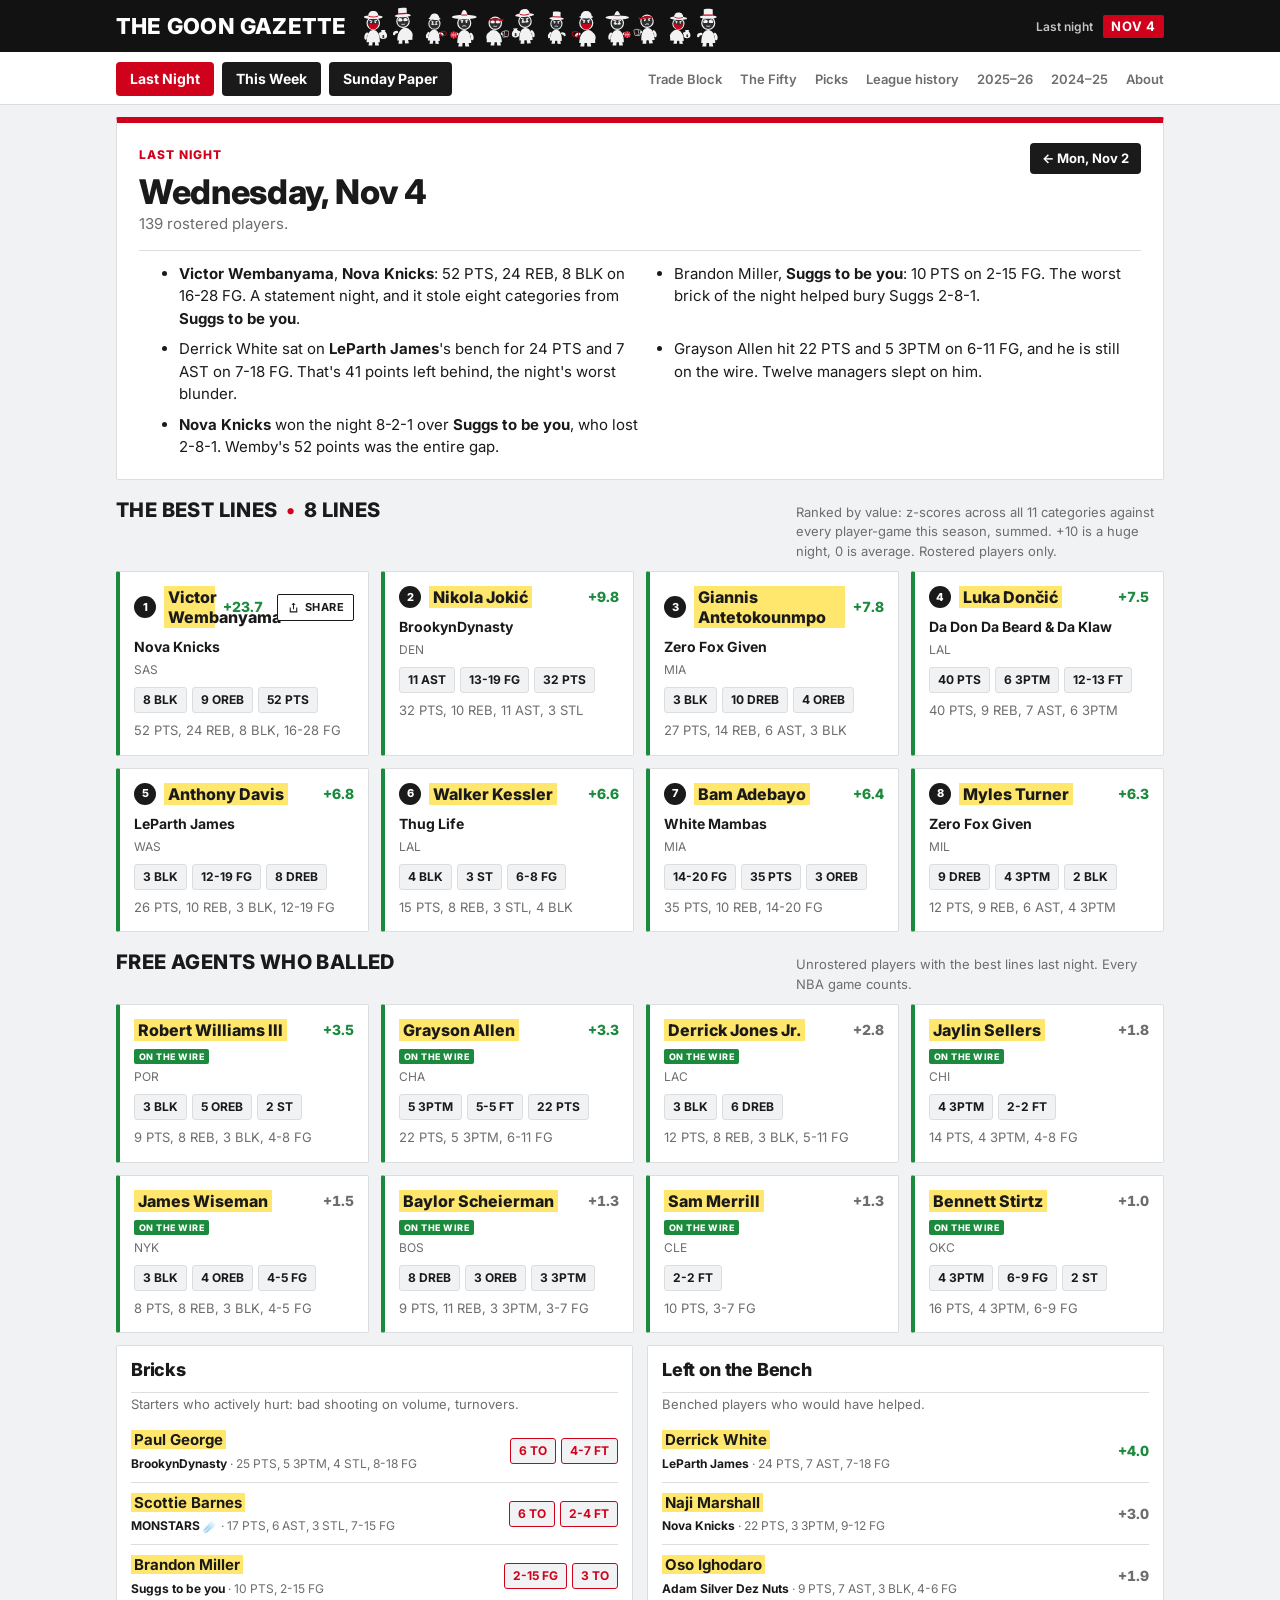
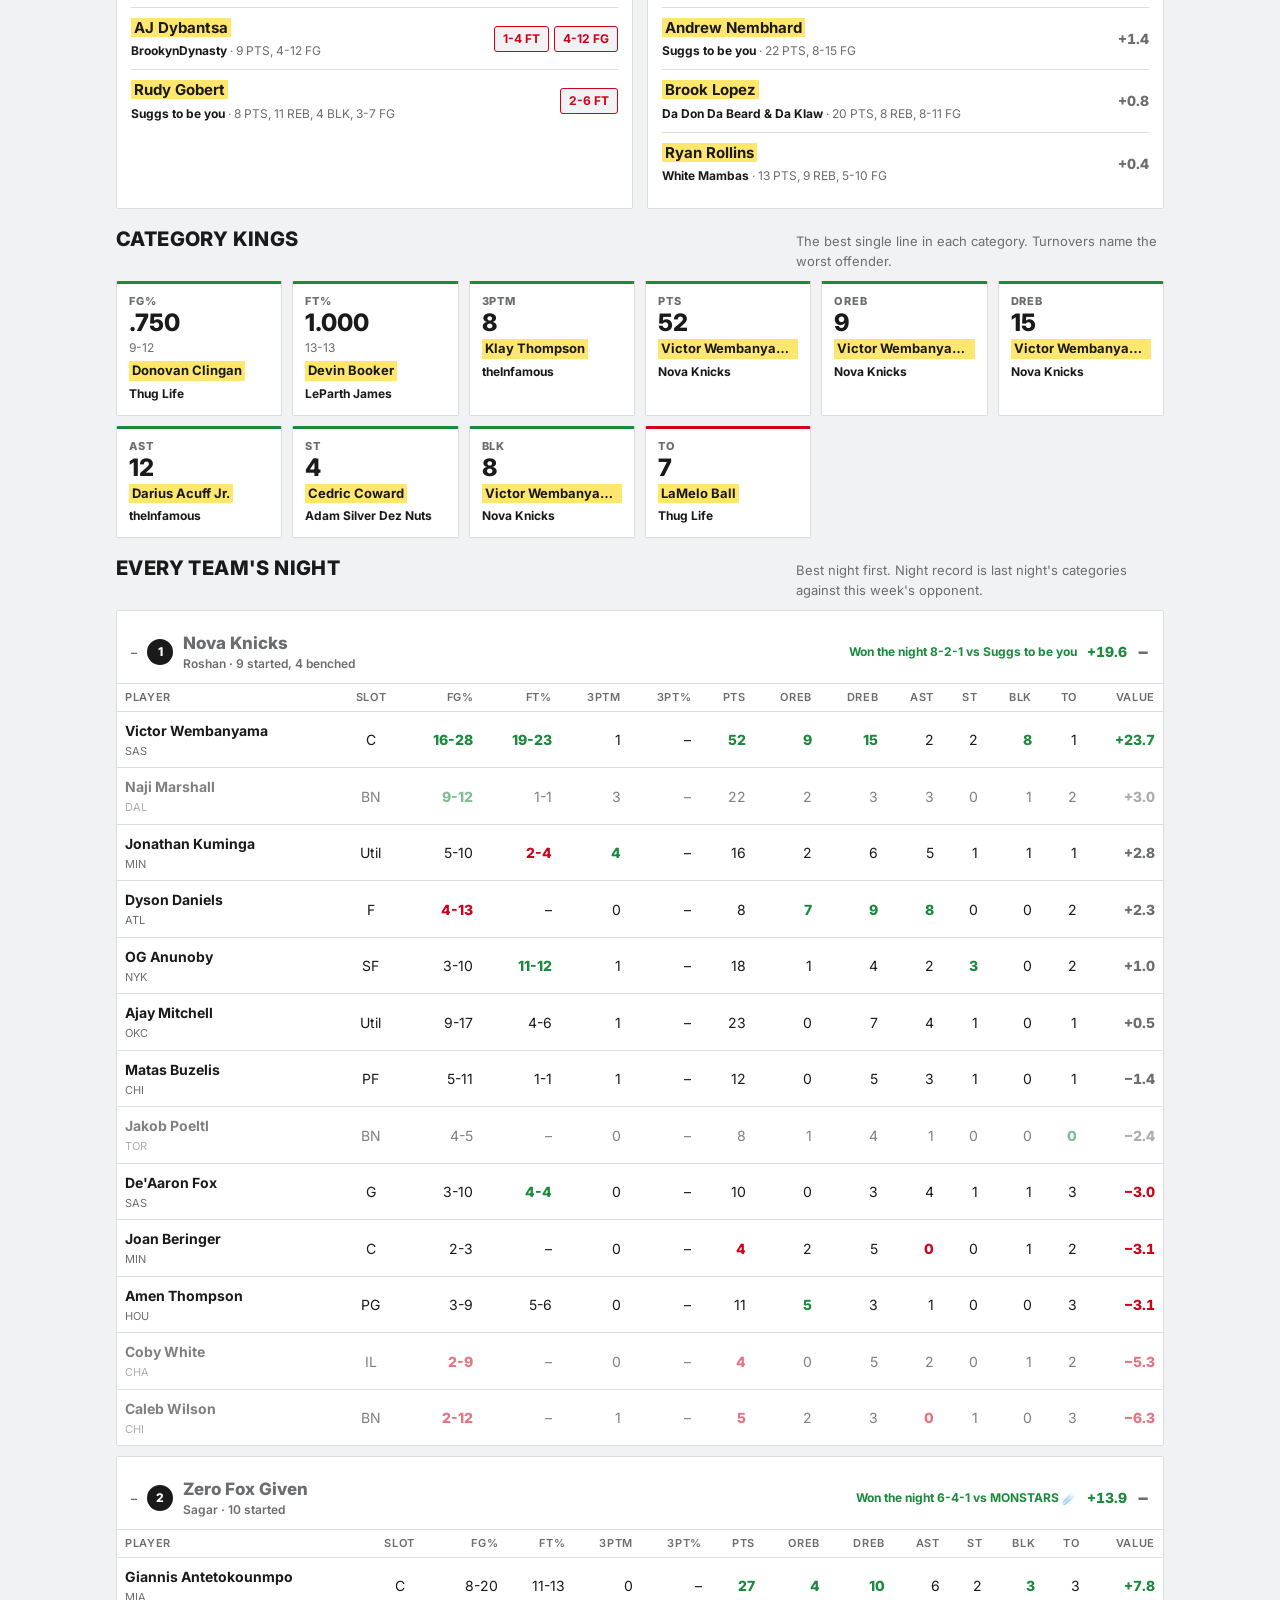
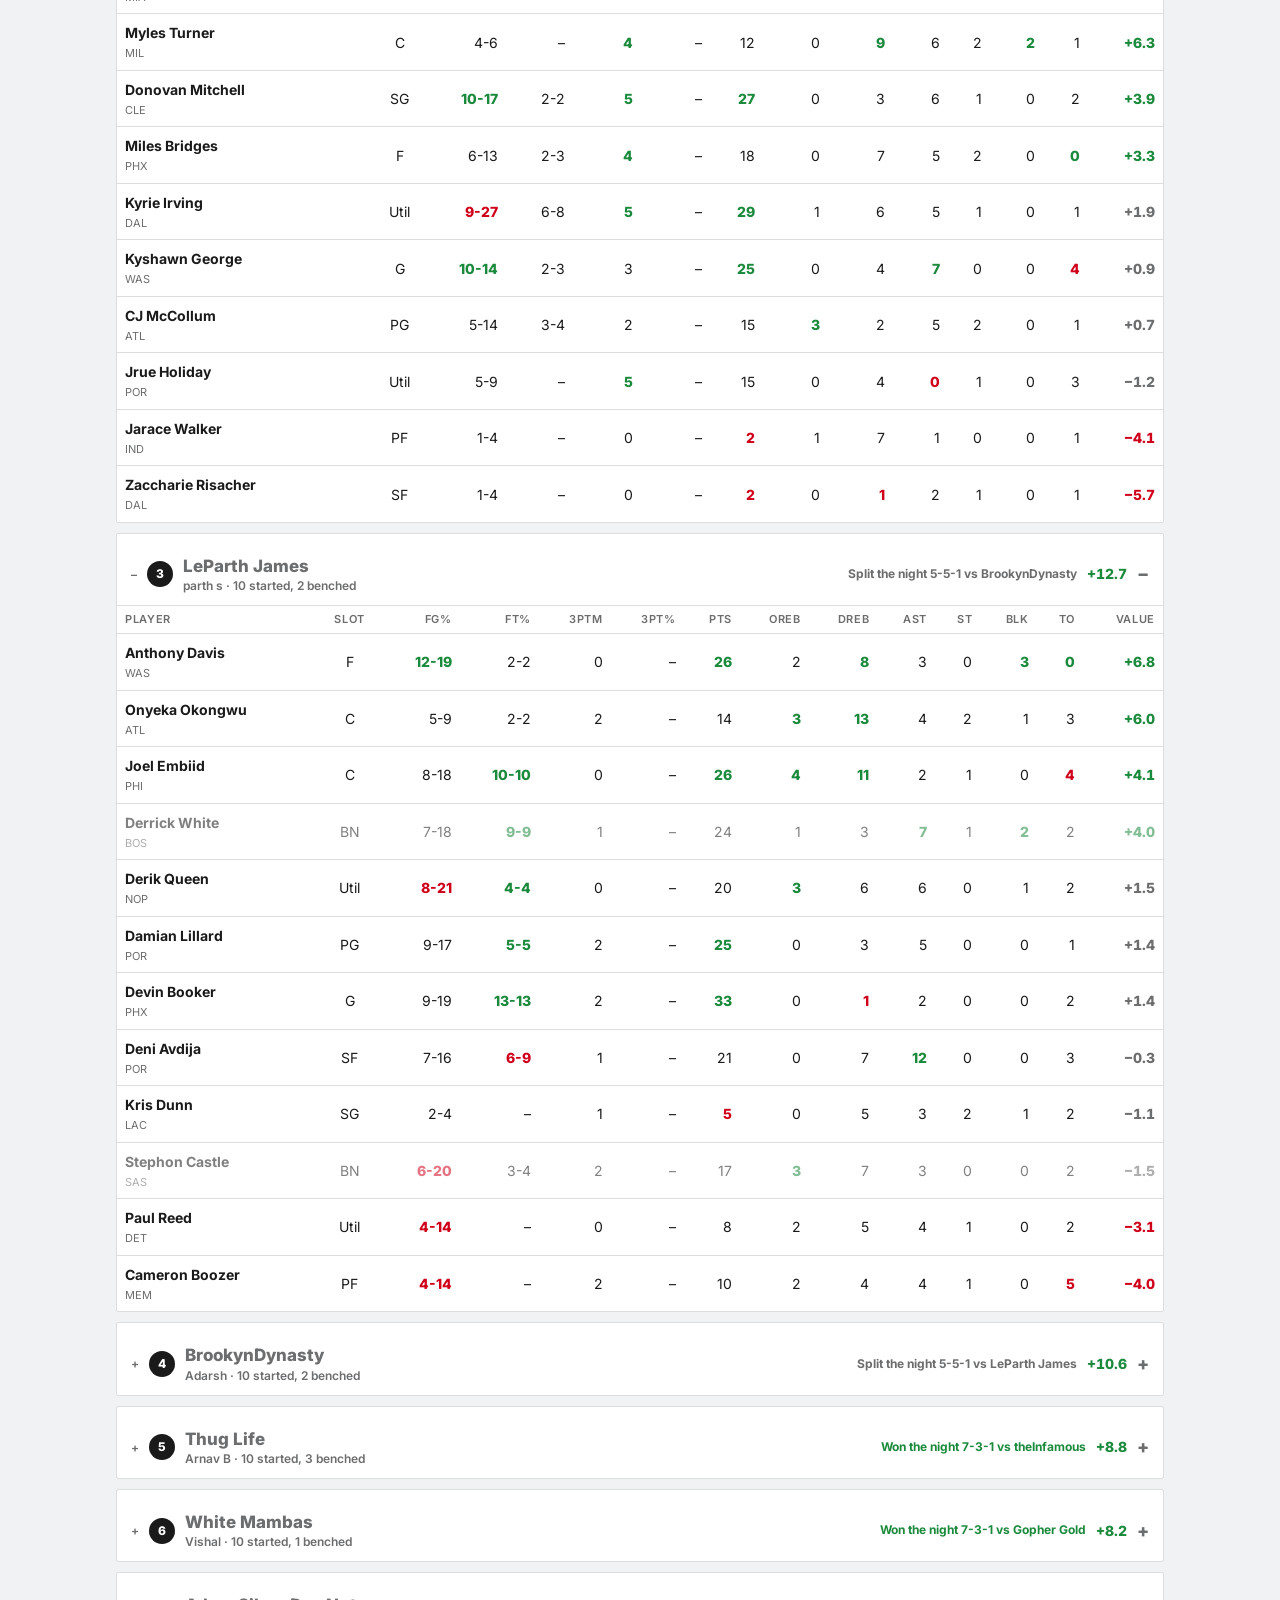
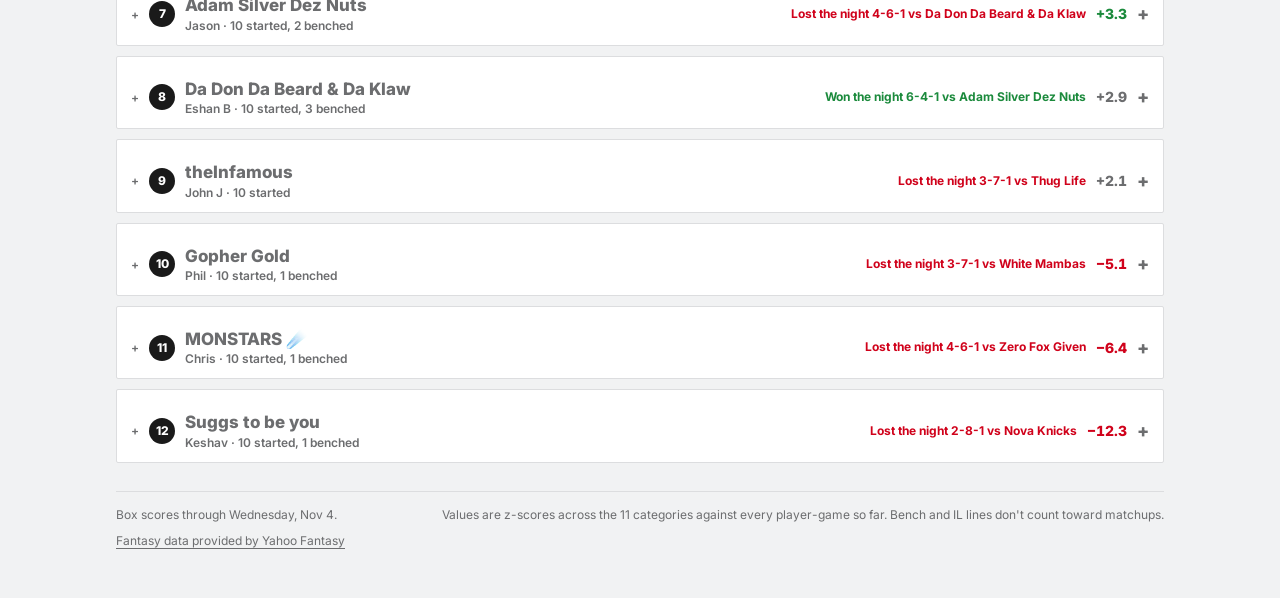
==== commit 2f8f83ed: "Sunday Paper karts look (Mahesh's Car): checkered skin, race-track hero, podium poster art, helmeted" ====
--- a/docs/index.html
+++ b/docs/index.html
@@ -75,7 +75,7 @@
     <div class="table-wrap" style="margin-top:14px"><table class="pr"><thead><tr><th>Date</th><th>Team</th><th>Added</th><th class="c">Grade</th><th>Dropped</th></tr></thead><tbody id="ww-moves"></tbody></table></div>
   </section>
 
-  <footer><span id="gen"></span><span>Morning edition 4am ET. Lineup Card 7:15pm ET, after lineups lock.</span><a class="yattr" href="https://basketball.fantasysports.yahoo.com/" target="_blank" rel="noopener">Fantasy data provided by Yahoo Fantasy</a></footer>
+  <footer><span id="gen"></span><span>Morning edition by 6am ET. Lineup Card 6:55pm ET. Tonight updates every 30 minutes, 7pm to 1:30am ET.</span><a class="yattr" href="https://basketball.fantasysports.yahoo.com/" target="_blank" rel="noopener">Fantasy data provided by Yahoo Fantasy</a></footer>
 </div>
 
 <script src="assets/common.js?v=f76291ad"></script>
@@ -312,11 +312,6 @@
   gauntlet(a);
 
   $("gen").textContent = a.generated_at ? `Updated ${new Date(a.generated_at).toLocaleString("en-US",{month:"short",day:"numeric",hour:"numeric",minute:"2-digit"})}` : "";
-  if (a.source === "yahoo-web") {
-    const thru = new Date(a.date + "T12:00:00").toLocaleDateString("en-US", {weekday: "short", month: "short", day: "numeric"});
-    $("gen").textContent += `. Early edition: games through ${thru}, rebuilt each morning from Yahoo's league pages until the official feed opens`;
-    document.querySelector("footer span:nth-of-type(2)").textContent = "Morning edition by 6am ET. The Lineup Card returns when the official feed opens.";
-  }
 }
 
 // The Gauntlet: every team against every team, every category (data: a.gauntlet, from stats.gauntlet)
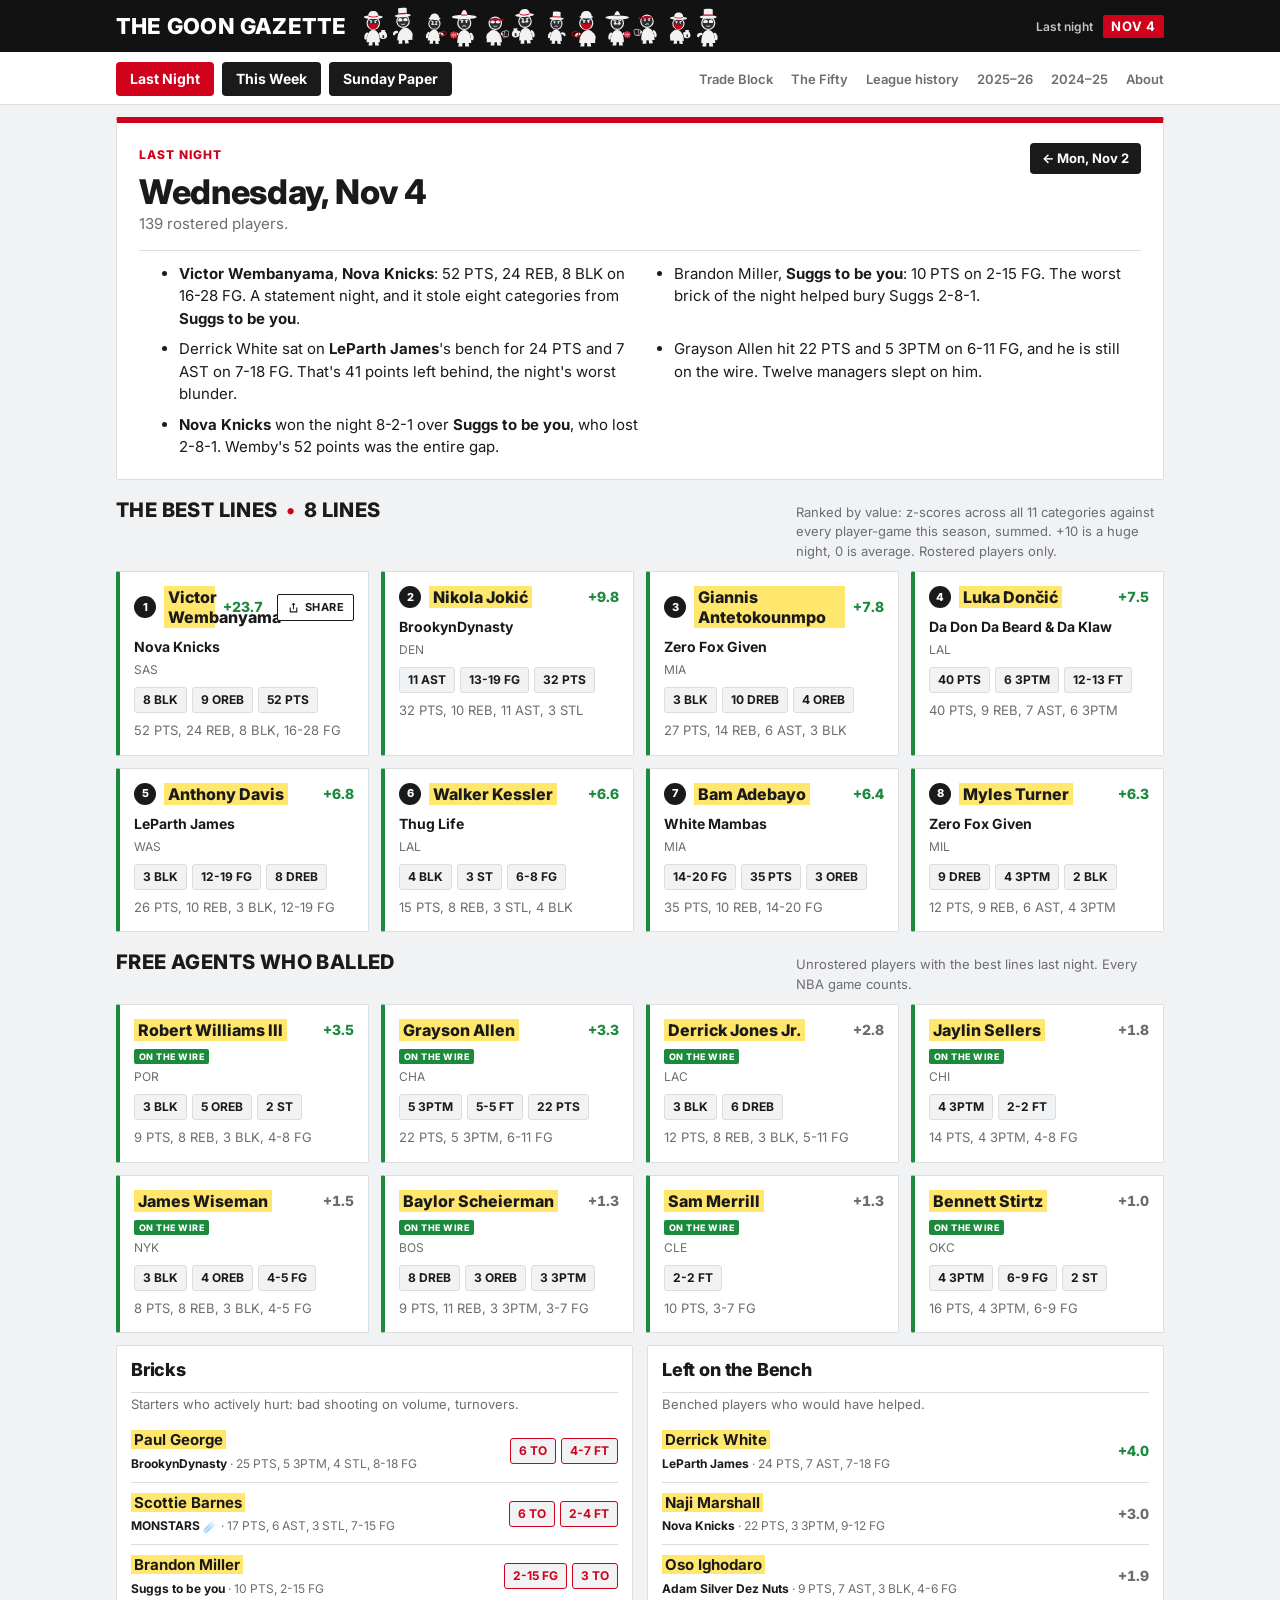
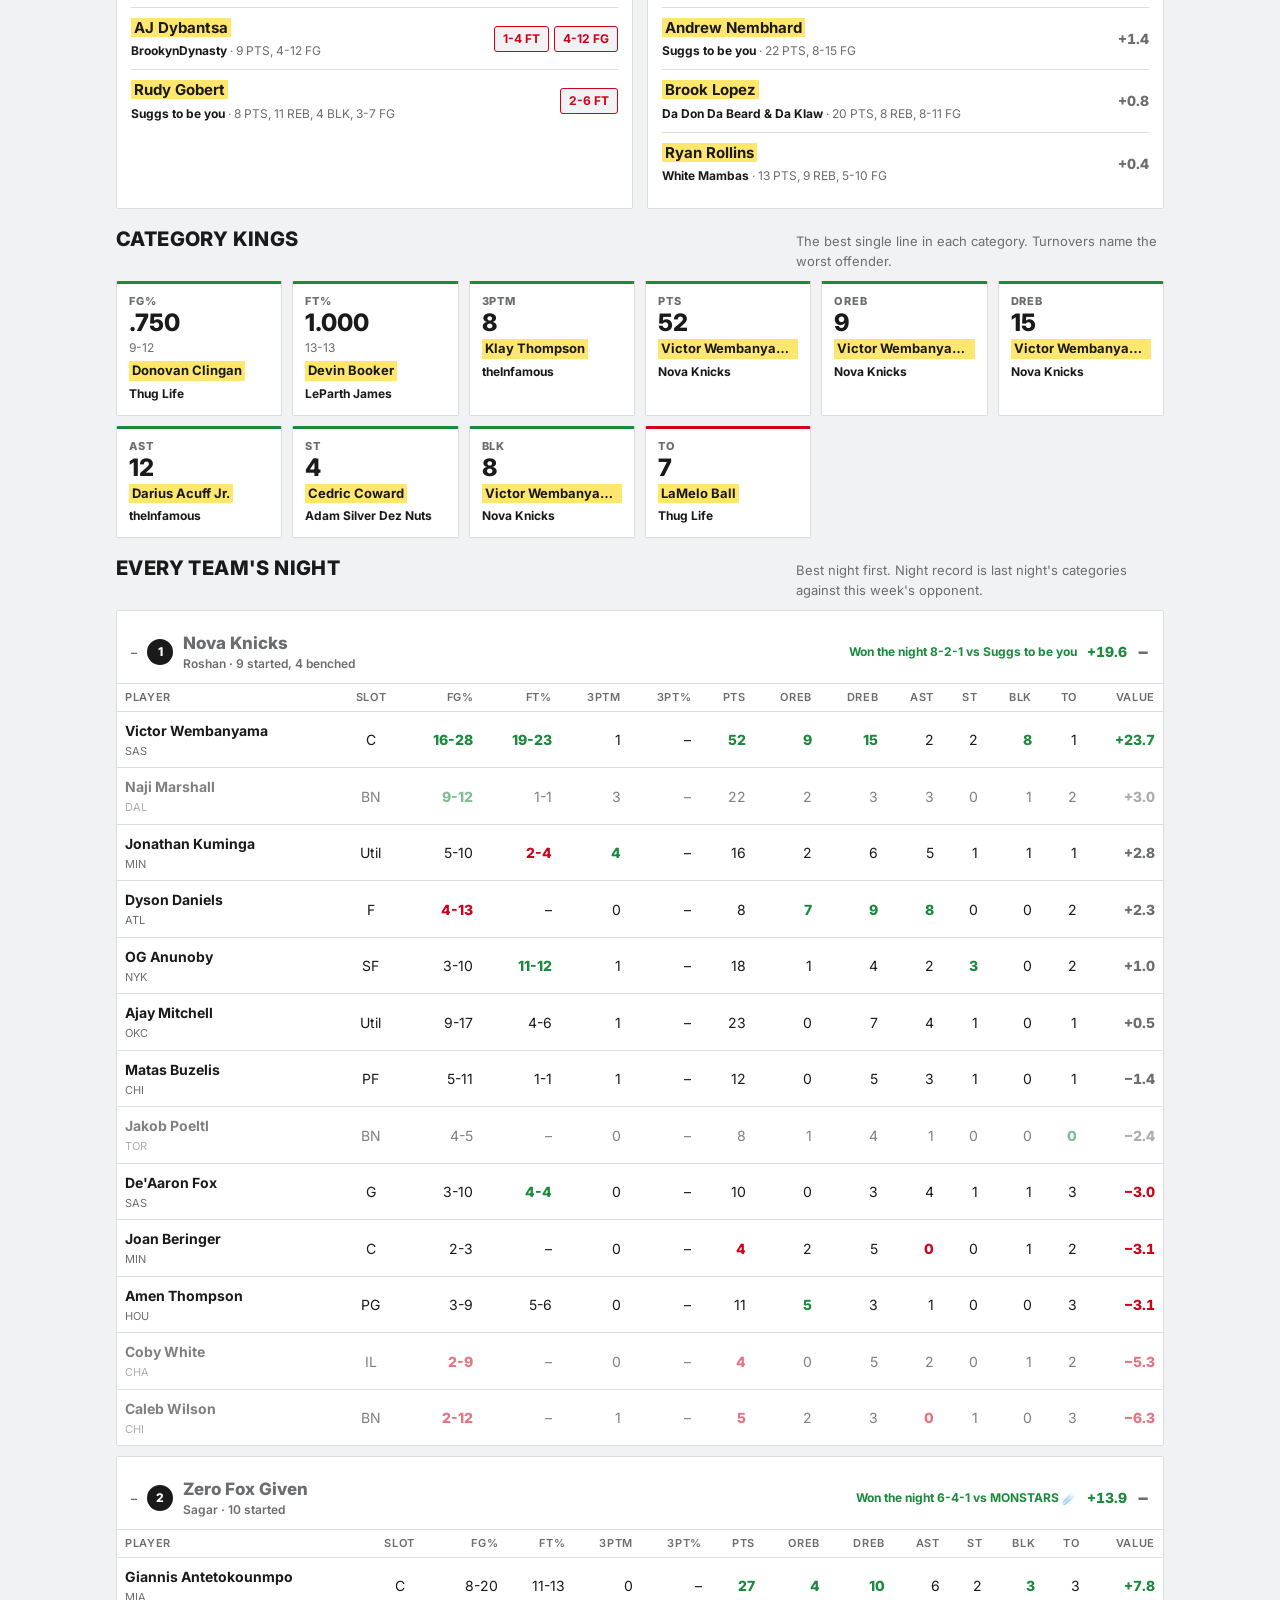
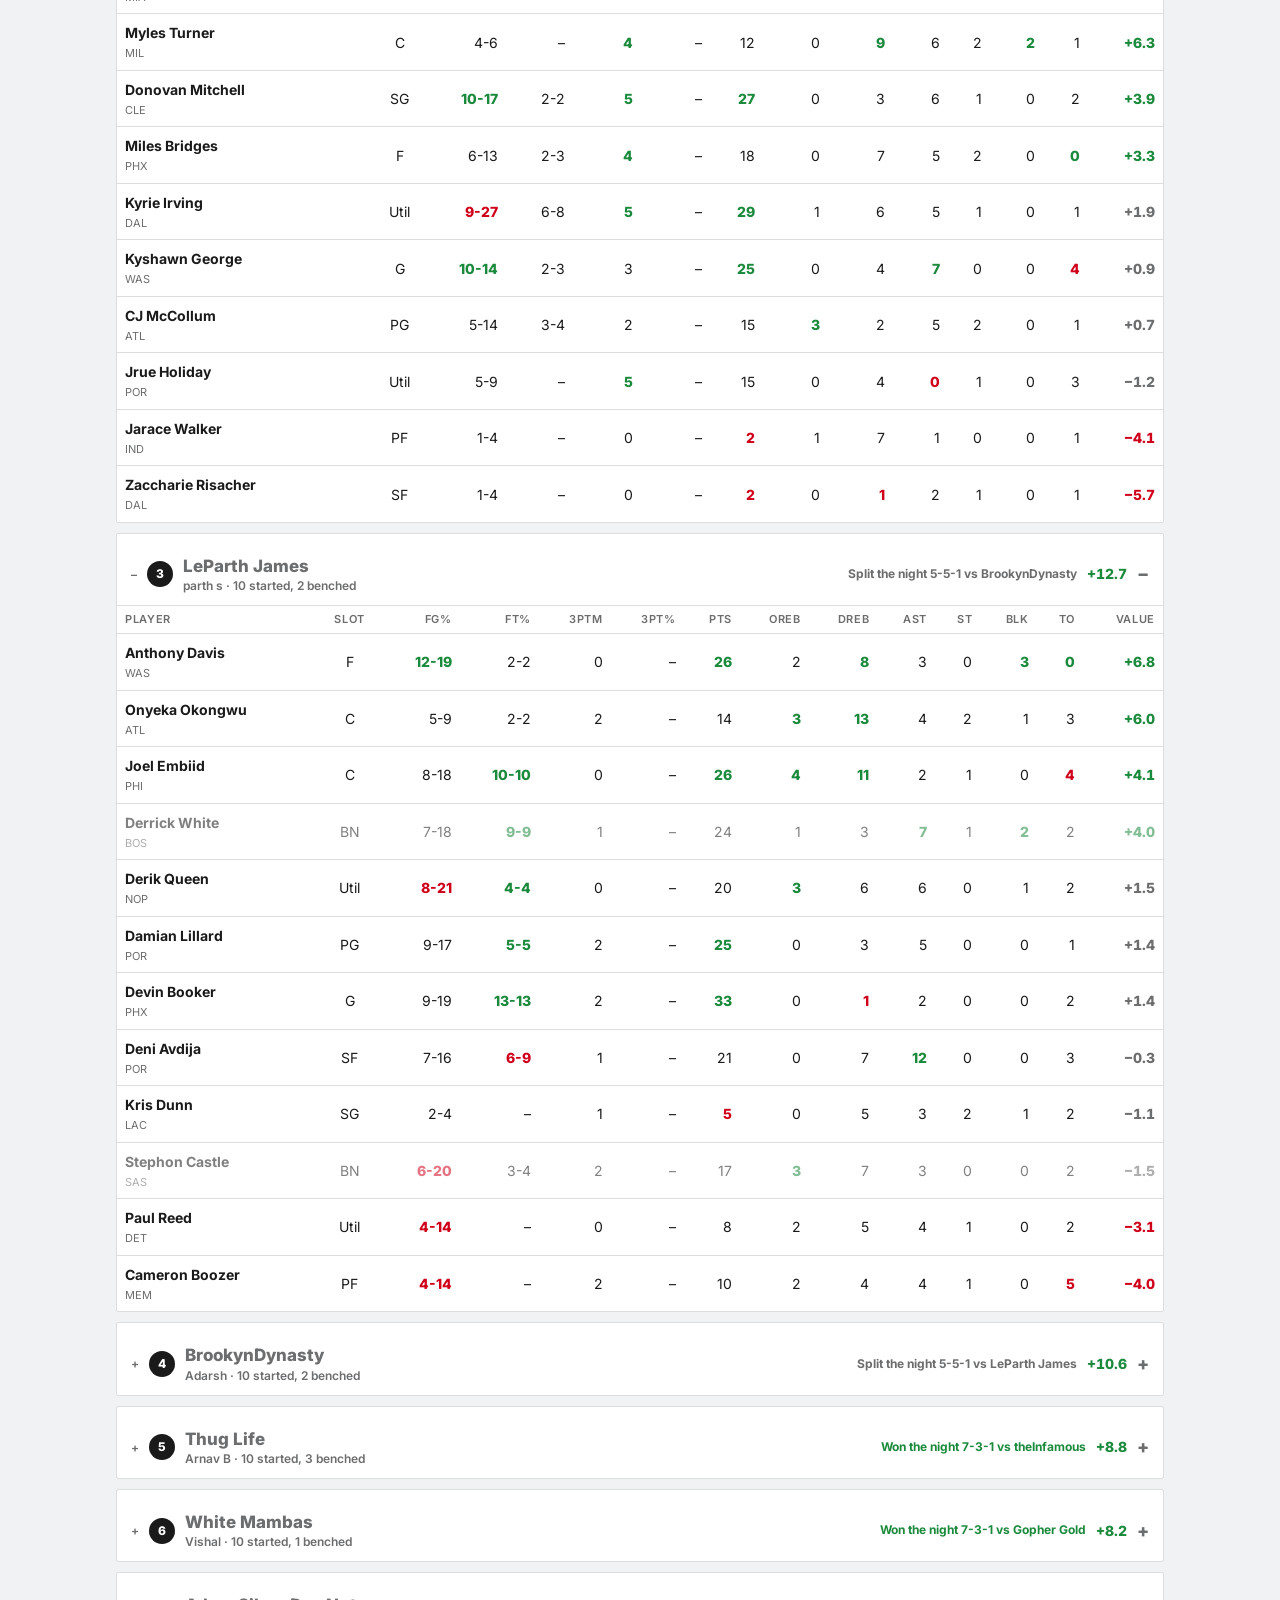
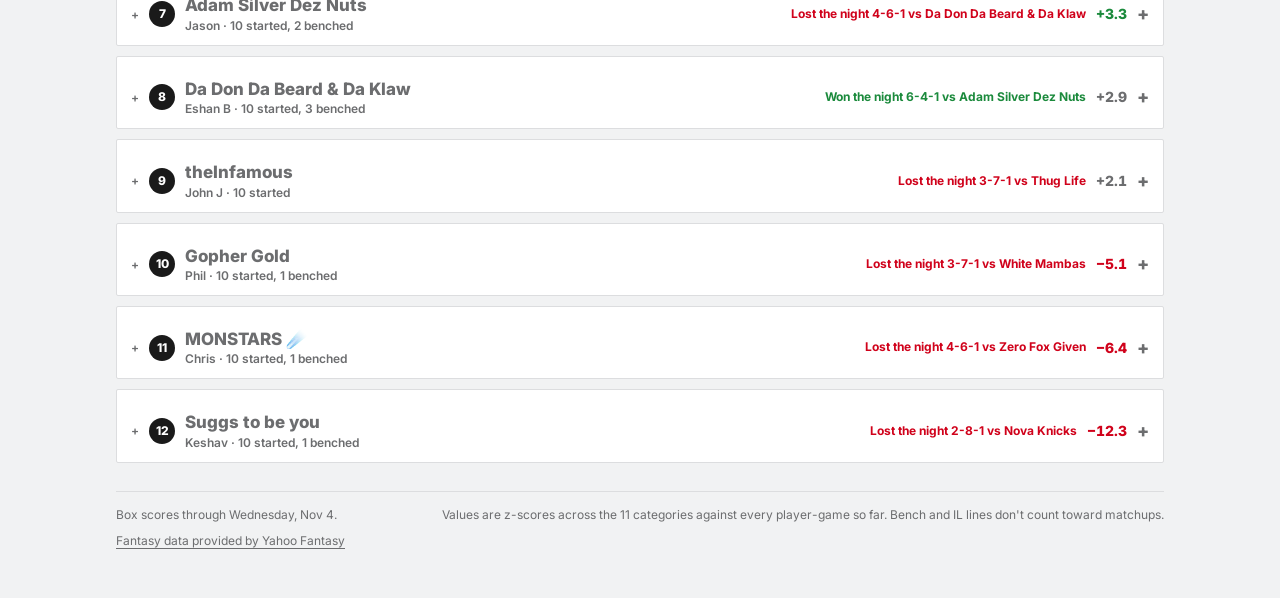
==== commit 5b44089e: "Live Squawk Box and standouts every Tonight run; starts-left and bench-cost insights; Picks offline;" ====
--- a/docs/index.html
+++ b/docs/index.html
@@ -11,7 +11,7 @@
 <link rel="preconnect" href="https://fonts.googleapis.com">
 <link rel="stylesheet" href="https://fonts.googleapis.com/css2?family=Inter:wght@400;500;600;700;800&display=swap">
 <link rel="stylesheet" href="assets/gazette.css?v=ea175ef3">
-<link rel="stylesheet" href="themes/fight.css?v=d30a6f47">
+<link rel="stylesheet" href="themes/fight.css?v=ecaa68de">
 
 <div class="wrap">
   <header class="mast">
@@ -28,7 +28,7 @@
   <section id="current" class="panel">
     <div class="front">
       <div class="lead-card">
-        <h3 class="card-h">Squawk Box</h3>
+        <h3 class="card-h" id="sq-h">Squawk Box</h3>
         <div class="sq-lead" id="sq-lead" hidden><h2 id="sq-head"></h2><p id="sq-sub"></p></div>
         <div class="zingers" id="zings"></div>
       </div>
@@ -78,9 +78,9 @@
   <footer><span id="gen"></span><span>Morning edition by 6am ET. Lineup Card 6:55pm ET. Tonight updates every 30 minutes, 7pm to 1:30am ET.</span><a class="yattr" href="https://basketball.fantasysports.yahoo.com/" target="_blank" rel="noopener">Fantasy data provided by Yahoo Fantasy</a></footer>
 </div>
 
-<script src="assets/common.js?v=f76291ad"></script>
+<script src="assets/common.js?v=0d4a5522"></script>
 <script>
-siteNav("today");
+siteNav("paper");
 
 // section tabs: one panel at a time; the hash remembers which
 const TABS = ["current","gauntlet","race","waivers"];
@@ -129,6 +129,7 @@
     $("sq-sub").hidden = !r.subhead;
     $("sq-lead").hidden = false;
   }
+  if (a.live?.copy) $("sq-h").innerHTML = `Squawk Box <b class="dot">&bull;</b> <span class="live-tag">${a.live.final ? "Tonight final" : "Live " + esc(a.live.as_of)}</span>`;
   $("zings").innerHTML = (r.zingers || []).slice(0, 8).map(z => `<div class="zing"><b>${esc(z.team)}</b><span>${esc(z.line)}</span></div>`).join("");
 
   // rank board: the Gazette's power rank 1-12, with the Yahoo standing beside it
@@ -151,8 +152,8 @@
     const n = R.playoff_teams;
     $("race-title").innerHTML = `Victory Road <b class="dot">&bull;</b> ${R.weeks_left} week${R.weeks_left === 1 ? "" : "s"} left <b class="dot">&bull;</b> ${n} playoff spots`;
     const op = R.coarse ? pct5 : pct;
-    $("race-sub").textContent = `Top ${n} make the playoffs. Games through ${thruDate(a)}.`;
-    $("race-how").innerHTML = `<b>How it works:</b> ${R.sims.toLocaleString()} simulated seasons of the remaining schedule, each category decided by the two teams' all-play strength so far. Odds move is since the last paper.${R.coarse ? ` Rounded to the nearest 5 until week 8: ${R.week ? R.week - 1 : "a few"} week${R.week === 2 ? "" : "s"} of games can't tell 63% from 67%.` : ""}`;
+    $("race-sub").textContent = `Top ${n} make the playoffs. Games through ${R.through ? thruDate({date: R.through}) : thruDate(a)}${R.through ? `, re-run after ${R.after === "final" ? "the last game" : "the late games"}` : ""}.`;
+    $("race-how").innerHTML = `<b>How it works:</b> ${R.sims.toLocaleString()} simulated seasons of the remaining schedule, each category decided by the two teams' all-play strength so far. Odds move is since the ${R.through ? "morning " : "last "}paper.${R.coarse ? ` Rounded to the nearest 5 until week 8: ${R.week ? R.week - 1 : "a few"} week${R.week === 2 ? "" : "s"} of games can't tell 63% from 67%.` : ""}`;
     const bubble = R.rows.filter(x => x.playoff_odds >= .2 && x.playoff_odds <= .8).length;
     const locks = R.rows.filter(x => x.playoff_odds >= .99).length;
     $("race-strip").innerHTML = [["Weeks left", R.weeks_left], ["Playoff spots", n], ["Near locks", locks], ["On the bubble", bubble]]
@@ -202,7 +203,7 @@
     const row = c => `<tr class="${c.swing?"sw":""}"><td class="v va ${c.lead==="a"?"lead":""}">${fmt(c.cat,c.a)}</td><td class="c">${esc(cat[c.cat]?.name)}</td><td class="v vb ${c.lead==="b"?"lead":""}">${fmt(c.cat,c.b)}</td></tr>`;
     const sw = m.cats.filter(c => c.swing), rest = m.cats.filter(c => !c.swing);
     return `<article class="mu${mine ? " mine" : ""}" id="mu-${i}">
-      <div class="mu-tier"><span class="tier t${tl}">${mine ? `Your fight <b class="dot">&bull;</b> ${tt}` : tt}</span>${shareBtn(CARDS?.matchups?.[`${tid(m.a)}-${tid(m.b)}`], "matchup", `${T[m.a]?.name} ${m.score[0]}-${m.score[1]} ${T[m.b]?.name}, week ${a.league?.current_week}. goongazette.com`)}</div>
+      <div class="mu-tier"><span class="tier t${tl}">${mine ? `Your fight <b class="dot">&bull;</b> ${tt}` : tt}</span>${shareBtn(a.live?.matchups ? null : CARDS?.matchups?.[`${tid(m.a)}-${tid(m.b)}`], "matchup", `${T[m.a]?.name} ${m.score[0]}-${m.score[1]} ${T[m.b]?.name}, week ${a.league?.current_week}. goongazette.com`)}</div>
       <div class="mu-top"><div class="mu-team">${nm(m.a)}<small>${mg(m.a)}</small></div>
       <div class="mu-score">${m.score[0]}–${m.score[1]}${m.score[2]?`<span class="t">–${m.score[2]}</span>`:""}</div>
       <div class="mu-team b">${nm(m.b)}<small>${mg(m.b)}</small></div></div>
@@ -307,7 +308,7 @@
     $("ww-awards").innerHTML = `<p class="empty">Waiver review starts after week 1.</p>`;
   }
 
-  $("cw-title").innerHTML = `The Fights <b class="dot">&bull;</b> Week ${a.league?.current_week ?? ""}`;
+  $("cw-title").innerHTML = `The Fights <b class="dot">&bull;</b> Week ${a.league?.current_week ?? ""}${a.live?.matchups ? ` <b class="dot">&bull;</b> <span class="live-tag">${a.live.final ? "Tonight final" : "Live " + esc(a.live.as_of)}</span>` : ""}`;
 
   gauntlet(a);
 
@@ -369,7 +370,7 @@
     const thru = W.through ? new Date(W.through + "T12:00:00").toLocaleDateString("en-US", {weekday: "short", month: "short", day: "numeric"}) : "";
 
     $("gt-title").innerHTML = `The Gauntlet <b class="dot">&bull;</b> Week ${W.week}${W.live ? ` <b class="dot">&bull;</b> Live` : ""}`;
-    $("gt-sub").textContent = W.live ? `Your schedule is luck. This is every team against every team, category by category, with games through ${thru}. Updates every morning.`
+    $("gt-sub").textContent = W.live ? `Your schedule is luck. This is every team against every team, category by category, with games through ${thru}${W.tonight ? " (live)" : ""}. Updates every 30 minutes on game nights.`
       : `Week ${W.week} is final. Every team against every team, category by category.`;
     $("gt-weeks").innerHTML = G.weeks.length > 1 ? G.weeks.map((w, i) => `<button class="chip${i === S.w ? " on" : ""}" data-w="${i}">Week ${w.week}${w.live ? " (live)" : ""}</button>`).reverse().join("") : "";
     $("gt-teams").innerHTML = order.map(t => `<button class="chip${t === me ? " on" : ""}" data-t="${t}">${mg(t) || nm(t)}</button>`).join("");
@@ -387,7 +388,7 @@
       Even: `Beats ${w} of ${n}, loses to ${l}. Perfectly mediocre.`
     }[v[0]];
     $("gt-hero").innerHTML = `<div class="award hot gt-v">
-      <div class="gt-vtop"><span class="label">${nm(me)} <small>${mg(me)}</small></span>${v ? `<span class="badge ${v[1]}">${v[0]}</span>` : ""}${shareBtn(CARDS?.gauntlet_week === W.week ? CARDS?.gauntlet?.[tid(me)] : null, "gauntlet", `${T[me]?.name} beats ${w} of ${n} in The Gauntlet, week ${W.week}. goongazette.com/index.html#gauntlet`)}</div>
+      <div class="gt-vtop"><span class="label">${nm(me)} <small>${mg(me)}</small></span>${v ? `<span class="badge ${v[1]}">${v[0]}</span>` : ""}${shareBtn(!W.tonight && CARDS?.gauntlet_week === W.week ? CARDS?.gauntlet?.[tid(me)] : null, "gauntlet", `${T[me]?.name} beats ${w} of ${n} in The Gauntlet, week ${W.week}. goongazette.com/index.html#gauntlet`)}</div>
       <h3>Beats ${w} of ${n}${my.rec[2] ? `, ties ${my.rec[2]}` : ""}</h3>
       <p>${realTxt}${realTxt ? ". " : ""}${esc(roast)}</p>
       <div class="gt-facts"><span><i>All-play rank</i><b>${ordinal(rank)} of ${n + 1}</b></span><span><i>Category record</i><b>${sc(my.cat)}</b></span>
@@ -436,17 +437,37 @@
   (PREVIEW ? fetch("data/preview/league.json", {cache:"no-store"}).then(r => r.ok ? r.json() : Promise.reject()).catch(() => null) : Promise.resolve(null))
     .then(p => p || fetch("data/league.json", {cache:"no-store"}).then(r => { if (!r.ok) throw new Error(r.status); return r.json(); })),
   fetch("data/tonight.json", {cache:"no-store"}).then(r => r.ok ? r.json() : null).catch(() => null),
+  fetch("data/today.json", {cache:"no-store"}).then(r => r.ok ? r.json() : null).catch(() => null),
   shareCards().then(c => { if (c && !c.sample) CARDS = c; })
-]).then(([, a, t]) => {
+]).then(([, a, t, td]) => {
     if (CARDS && CARDS.date !== a.date) CARDS = null;  // cards from another paper: don't offer them
     // the evening edition wins while it is newer than the morning paper
     if (t && t.generated_at && a.generated_at && t.generated_at >= a.generated_at && !t.sample === !a.sample){
       a.matchups = t.matchups || a.matchups;
       a.tonight = t;
     }
+    liveOverlay(a, td);
     render(a);
   })
   .catch(e => { $("zings").innerHTML = `<div class="zing"><b>Presses jammed</b><span>Couldn't load today's data. The morning build may have failed; check the GitHub Actions log.</span></div>`; console.error(e); });
+
+// Tonight's runs (every 30 minutes on game nights) carry the live scoreboard, the Gauntlet's live week and,
+// once every game is final, re-run playoff odds. Until the 5am paper lands they replace the morning numbers.
+function liveOverlay(a, td){
+  if (!td || td.sample || a.sample || !td.date || !a.date || td.date <= a.date) return;
+  if (td.week !== a.league?.current_week || !(td.generated_at >= (a.generated_at || ""))) return;
+  a.live = {as_of: td.as_of, final: !!td.final, date: td.date};
+  if (td.matchups?.length) { a.matchups = td.matchups; a.live.matchups = true; }
+  const W = td.gauntlet;
+  if (W && a.gauntlet?.weeks) {
+    W.tonight = true;
+    const i = a.gauntlet.weeks.findIndex(w => w.week === W.week);
+    if (i >= 0) a.gauntlet.weeks[i] = W; else a.gauntlet.weeks.push(W);
+  } else if (W) a.gauntlet = {weeks: [W]};
+  if (td.race?.rows?.length) { a.race = td.race; a.live.race = true; }
+  if (td.players_current && a.players) { a.players.current = td.players_current; a.live.players = true; }
+  if (td.week_copy?.zingers?.length) { a.recap = {...(a.recap || {}), ...td.week_copy}; a.live.copy = true; }
+}
 
 // Season in chains: blur the sample paper behind a lock card until real data lands.
 function lockdown() {
--- a/docs/themes/fight.css
+++ b/docs/themes/fight.css
@@ -898,8 +898,6 @@
 nav.site .nav2 a.sub{padding-left:32px;font-weight:500;color:var(--muted)}
 nav.site .nav2 a.sub::before{content:"";display:inline-block;width:8px;height:8px;border-left:1.5px solid var(--rule);border-bottom:1.5px solid var(--rule);margin:0 8px 2px -14px}
 nav.site .nav2 a[aria-current="page"],nav.site .nav2 a:hover,nav.site .nav2 a:focus-visible{background:var(--paper);color:var(--accent)}
-nav.site .who{display:inline-flex;align-items:center;gap:6px;font:600 13px/1 var(--body);color:var(--ink);padding:8px 10px;border:1px solid var(--rule);border-radius:4px;background:var(--paper);min-width:0;overflow:hidden;text-overflow:ellipsis;white-space:nowrap}
-nav.site .who i{font:700 9px/1 var(--body);font-style:normal;letter-spacing:.06em;text-transform:uppercase;color:var(--muted)}
 nav.site a.picks.open{display:inline-flex;align-items:center;gap:6px;background:#ffd65c;color:#1a1a1a;font-weight:800}
 nav.site a.picks.open em{font:800 9px/1 var(--body);font-style:normal;text-transform:uppercase;letter-spacing:.06em;background:#1a1a1a;color:#ffd65c;padding:3px 5px;border-radius:2px}
 nav.site a.picks.open[aria-current="page"]{box-shadow:inset 0 0 0 2px #1a1a1a}
@@ -914,11 +912,9 @@
   nav.site .nav2 a.sub{padding-left:0;font-weight:600}
   nav.site .nav2 a.sub::before{display:none}
   nav.site .nav2 a[aria-current="page"],nav.site .nav2 a:hover,nav.site .nav2 a:focus-visible{background:transparent;color:var(--accent)}
-  nav.site .who{margin-left:4px}
 }
 @media (max-width:759px){
   nav.site .nav1 a{padding:10px 11px;font-size:13px}
-  nav.site .who{display:none}
   nav.site a.picks.open em{display:none}
   nav.site a.locked em{display:none}
 }
@@ -1051,3 +1047,15 @@
 .award.gt-v .share-btn{color:#fff;background:transparent;border-color:#fff}
 .award.gt-v .share-btn:hover{background:#fff;color:var(--ink)}
 .nt-st-top .share-btn{margin-left:6px}
+
+/* Tonight: flips strip (only when a lead changed hands) and the one-line team nights (Nov 6) */
+.td-flips{margin:12px 0 0;padding:10px 12px;background:var(--card);border:1px solid var(--rule);border-left:3px solid var(--accent);display:flex;flex-wrap:wrap;align-items:center;gap:6px 10px}
+.td-flips .label{color:var(--accent);margin-right:2px}
+.td-fl{display:flex;flex-wrap:wrap;gap:6px}
+.td-fchip{font-size:12.5px;line-height:1.3;padding:4px 8px;background:var(--paper);border:1px solid var(--rule);border-radius:3px;color:var(--muted)}
+.td-fchip b{color:var(--ink)}
+.td-tn{margin-top:12px}
+.td-tn .nt-row>div{min-width:0;flex:1}
+.td-tn small.td-one{white-space:nowrap;overflow:hidden;text-overflow:ellipsis}
+@media (min-width:760px){.td-tn #tn{display:grid;grid-template-columns:1fr 1fr;column-gap:28px}.td-tn #tn .nt-row:nth-last-child(2){border-bottom:0}}
+.live-tag{color:var(--accent);font-size:.8em;font-weight:800;text-transform:uppercase;letter-spacing:.03em}
